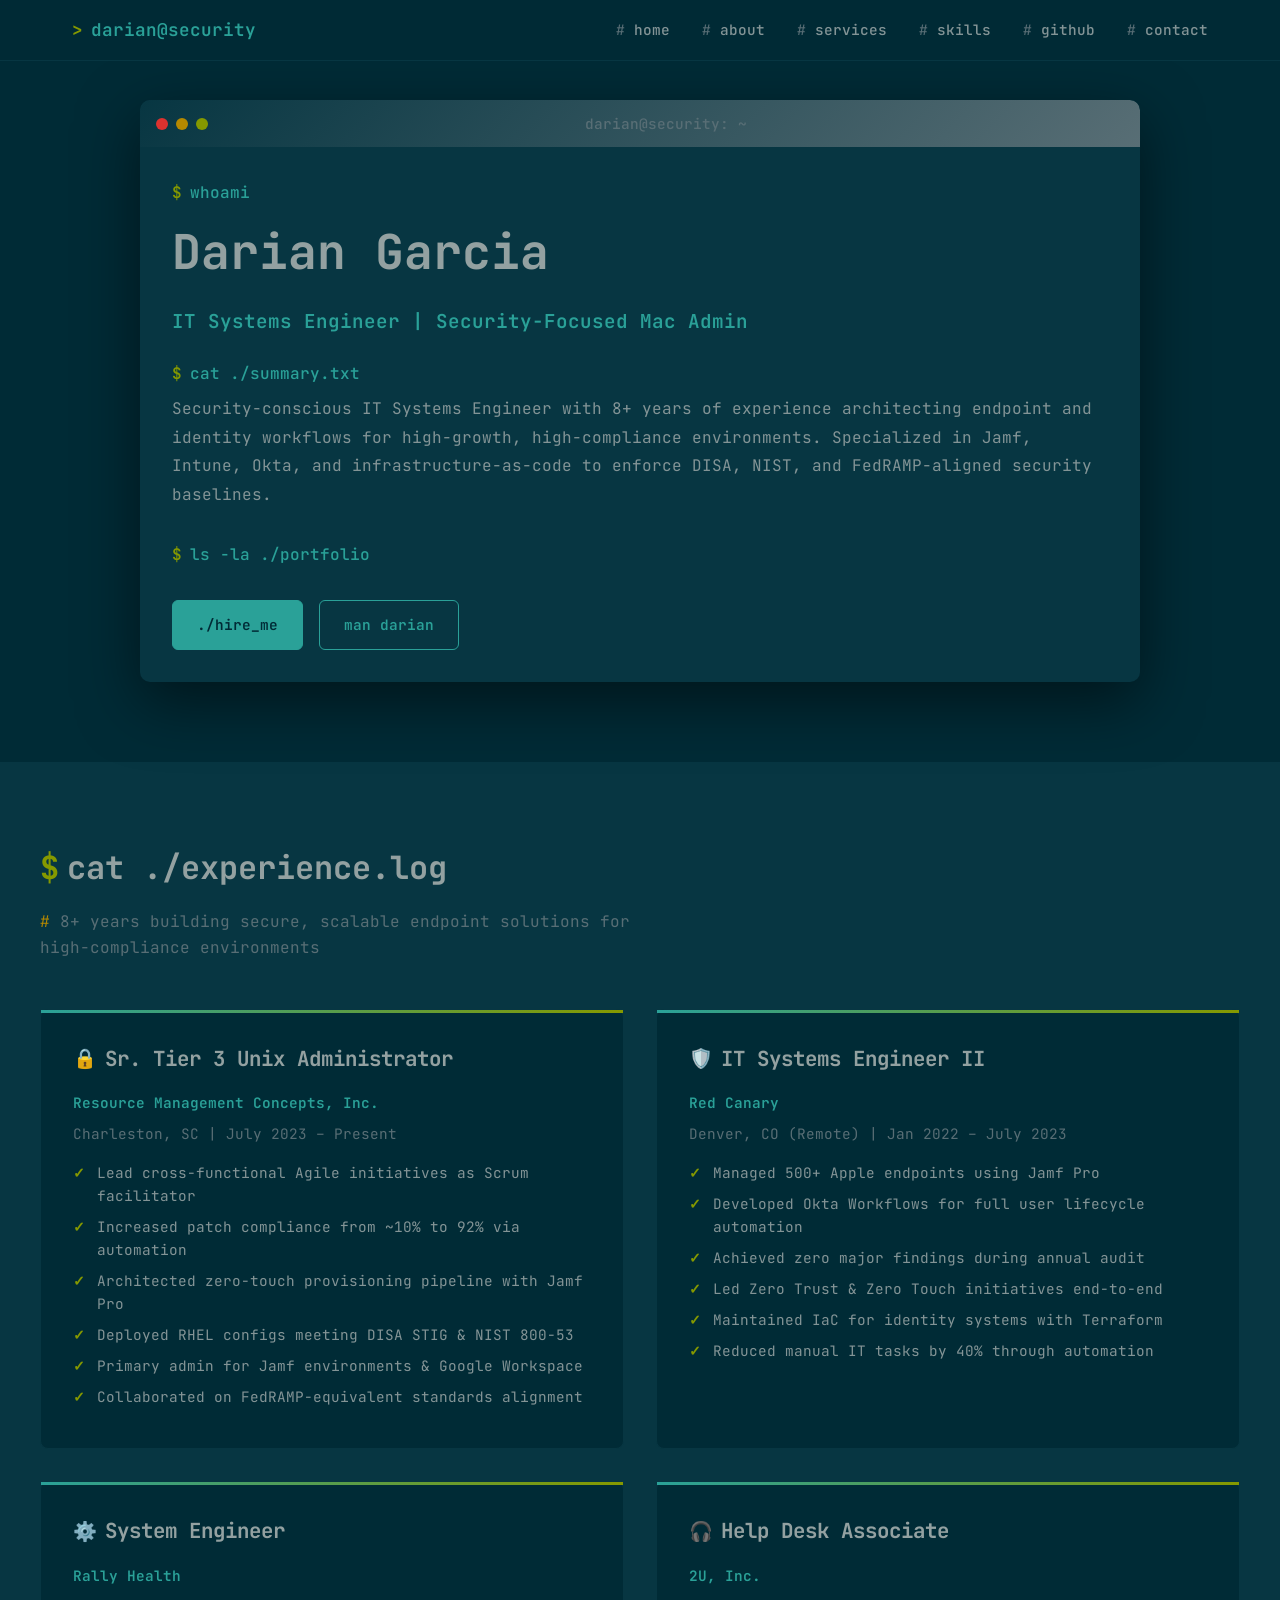
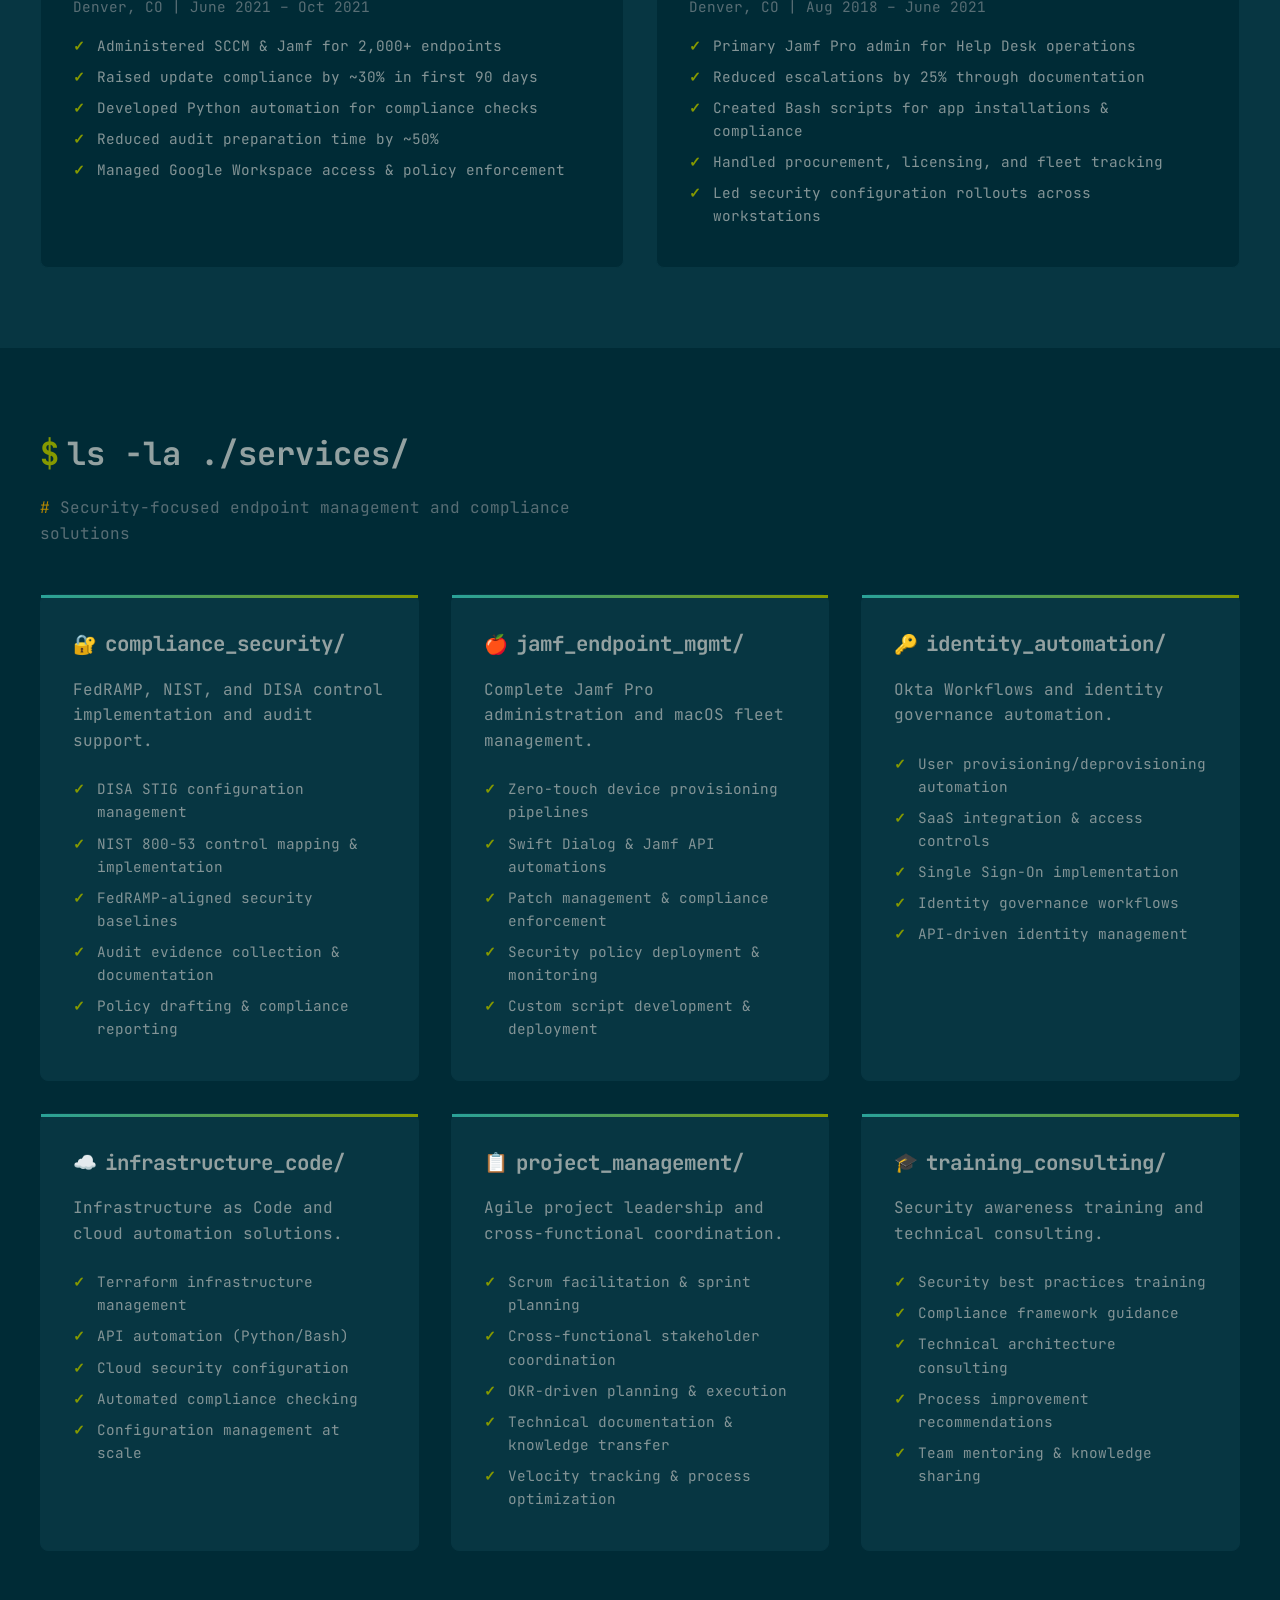
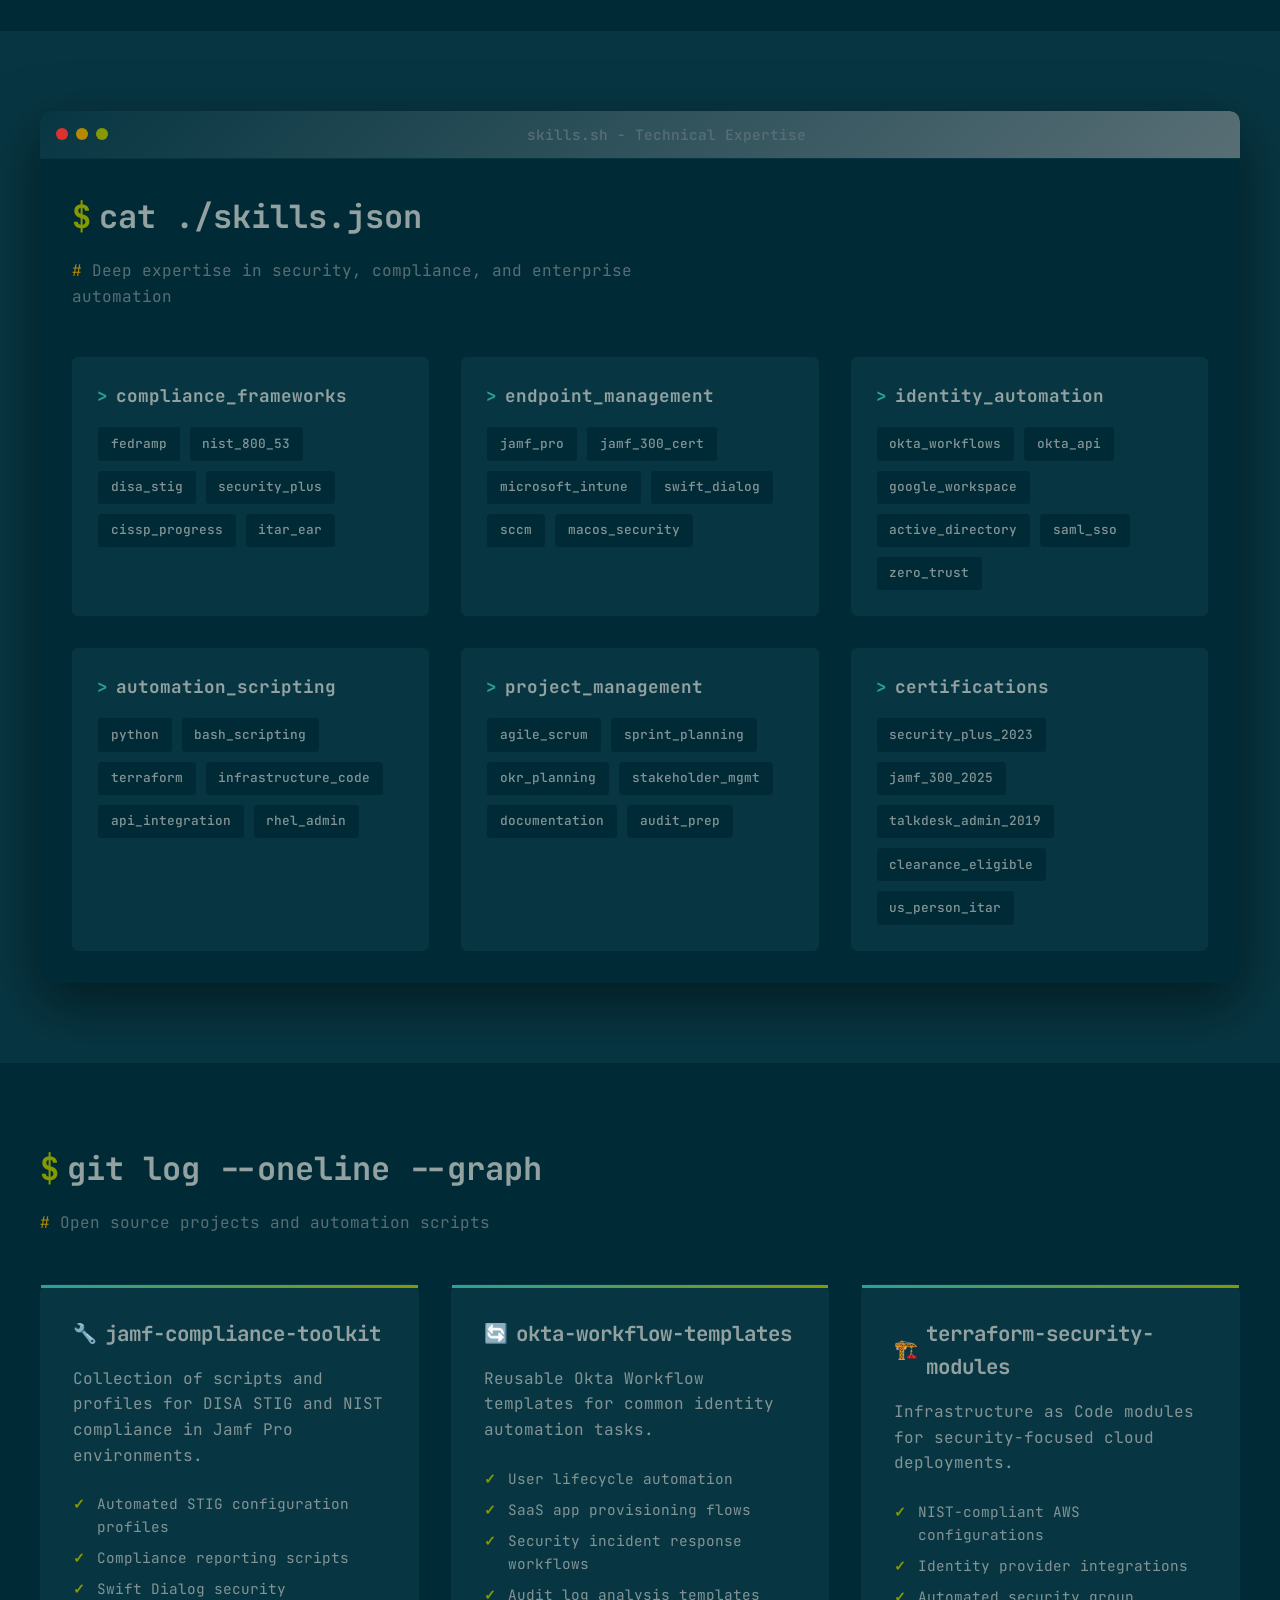
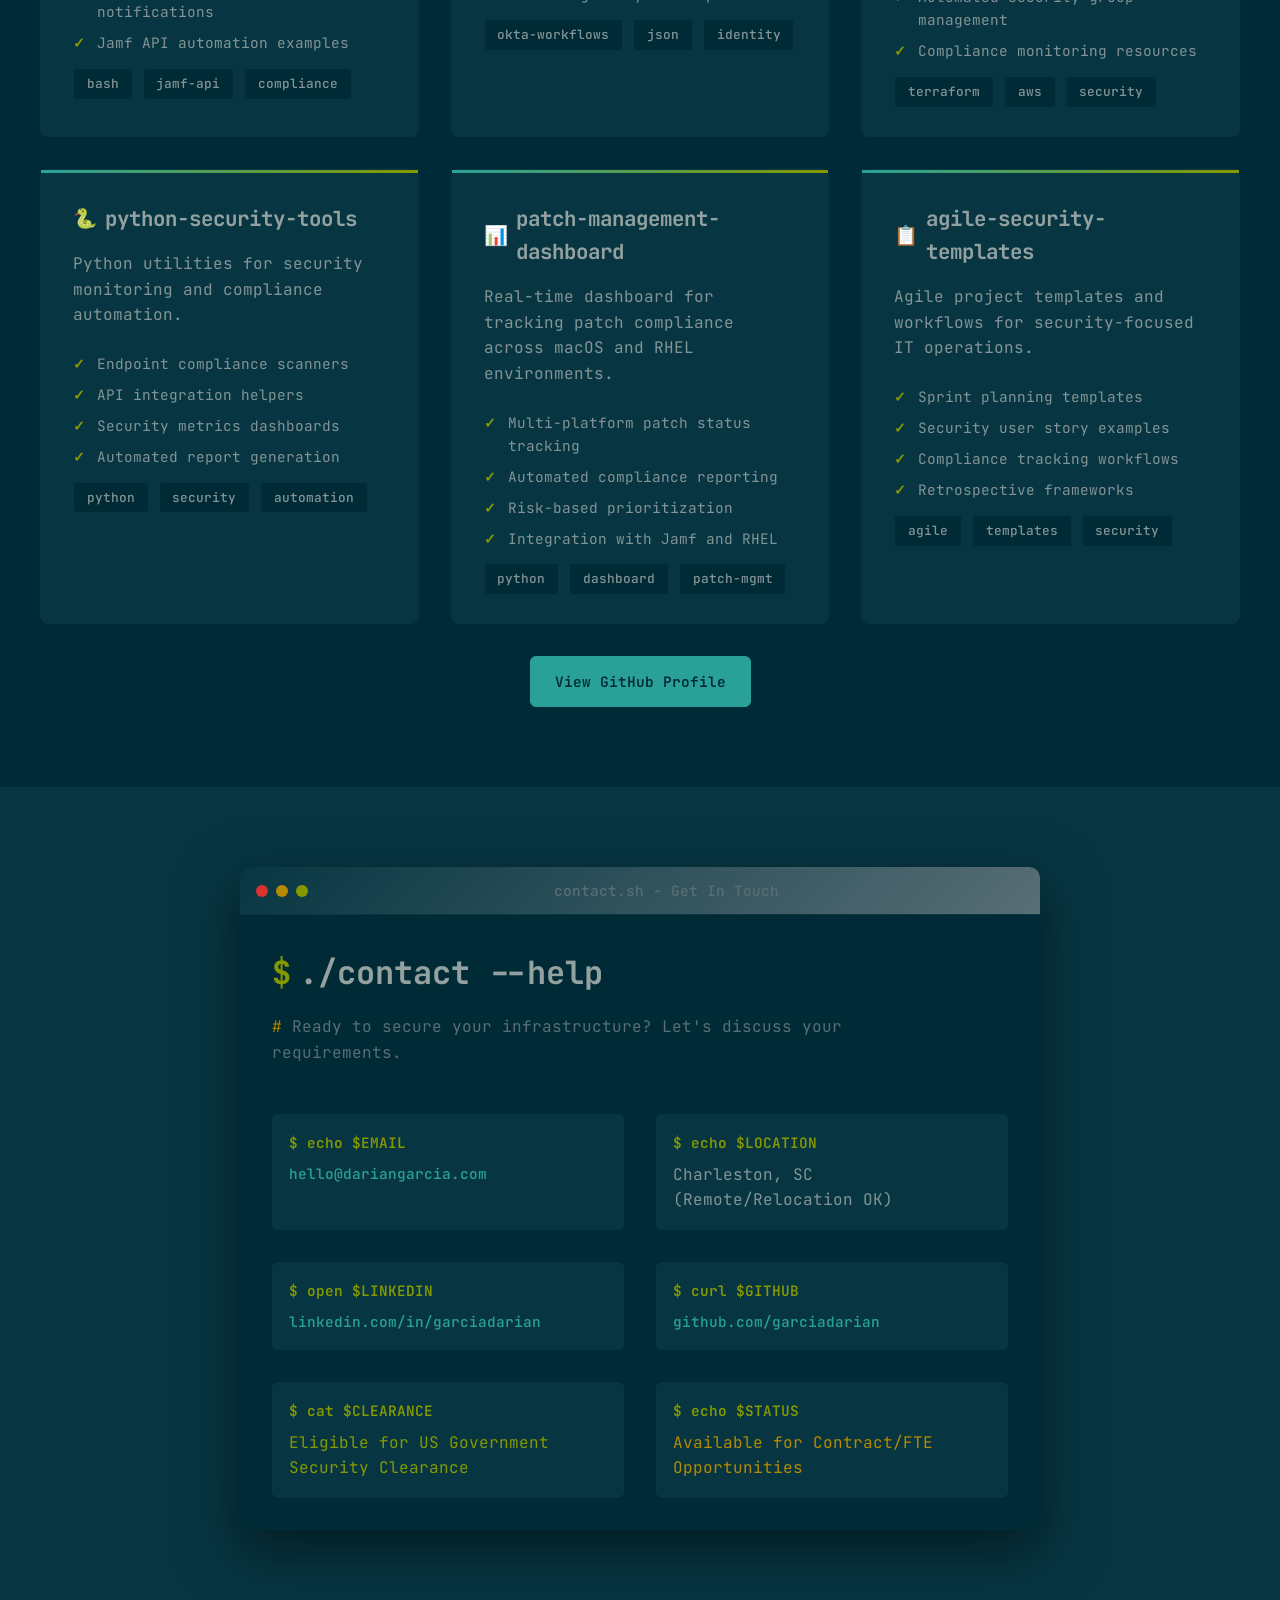
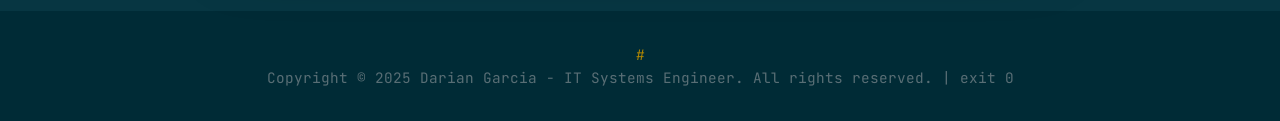
==== index.html @ f6fa69ea "Rename html.index to index.html" ====
<!DOCTYPE html>
<html lang="en">
<head>
    <meta charset="UTF-8">
    <meta name="viewport" content="width=device-width, initial-scale=1.0">
    <title>darian@security ~ % portfolio</title>
    <style>
        @import url('https://fonts.googleapis.com/css2?family=JetBrains+Mono:wght@300;400;500;600;700&display=swap');

        :root {
            /* Solarized Dark Terminal Theme */
            --base03: #002b36;    /* background */
            --base02: #073642;    /* background highlights */
            --base01: #586e75;    /* comments / secondary content */
            --base00: #657b83;    /* body text / default code / primary content */
            --base0: #839496;     /* primary content */
            --base1: #93a1a1;     /* emphasized content */
            --base2: #eee8d5;     /* background */
            --base3: #fdf6e3;     /* background highlights */
            --yellow: #b58900;
            --orange: #cb4b16;
            --red: #dc322f;
            --magenta: #d33682;
            --violet: #6c71c4;
            --blue: #268bd2;
            --cyan: #2aa198;
            --green: #859900;

            /* Terminal specific colors */
            --terminal-bg: var(--base03);
            --terminal-fg: var(--base0);
            --terminal-bright: var(--base1);
            --terminal-dim: var(--base01);
            --terminal-accent: var(--cyan);
            --terminal-success: var(--green);
            --terminal-warning: var(--yellow);
            --terminal-error: var(--red);
            --terminal-border: var(--base02);
            --terminal-shadow: rgba(0, 0, 0, 0.5);
        }

        * {
            margin: 0;
            padding: 0;
            box-sizing: border-box;
        }

        body {
            font-family: 'JetBrains Mono', 'Monaco', 'Menlo', 'Ubuntu Mono', monospace;
            line-height: 1.6;
            color: var(--terminal-fg);
            background: var(--terminal-bg);
            overflow-x: hidden;
        }

        /* Terminal Window Chrome */
        .terminal-window {
            background: var(--base02);
            border-radius: 10px 10px 0 0;
            margin-bottom: 0;
            box-shadow: 0 8px 40px var(--terminal-shadow);
        }

        .terminal-header {
            display: flex;
            align-items: center;
            padding: 12px 16px;
            background: linear-gradient(135deg, var(--base02) 0%, var(--base01) 100%);
            border-radius: 10px 10px 0 0;
            border-bottom: 1px solid var(--terminal-border);
        }

        .terminal-controls {
            display: flex;
            gap: 8px;
        }

        .terminal-button {
            width: 12px;
            height: 12px;
            border-radius: 50%;
        }

        .terminal-button.close { background: var(--red); }
        .terminal-button.minimize { background: var(--yellow); }
        .terminal-button.maximize { background: var(--green); }

        .terminal-title {
            flex: 1;
            text-align: center;
            font-size: 0.9rem;
            color: var(--terminal-dim);
            font-weight: 500;
        }

        /* Header Navigation */
        .header {
            position: fixed;
            top: 0;
            width: 100%;
            background: rgba(0, 43, 54, 0.95);
            backdrop-filter: blur(20px);
            border-bottom: 1px solid var(--terminal-border);
            z-index: 1000;
            font-family: 'JetBrains Mono', monospace;
        }

        .nav {
            max-width: 1200px;
            margin: 0 auto;
            padding: 0 2rem;
            display: flex;
            justify-content: space-between;
            align-items: center;
            height: 60px;
        }

        .logo {
            font-size: 1.1rem;
            font-weight: 600;
            color: var(--terminal-accent);
            text-decoration: none;
            display: flex;
            align-items: center;
            gap: 0.5rem;
        }

        .logo::before {
            content: '>';
            color: var(--terminal-success);
            font-weight: 700;
        }

        .nav-links {
            display: flex;
            list-style: none;
            gap: 2rem;
        }

        .nav-links a {
            text-decoration: none;
            color: var(--terminal-fg);
            font-weight: 500;
            transition: color 0.3s ease;
            position: relative;
            font-size: 0.9rem;
        }

        .nav-links a:hover {
            color: var(--terminal-accent);
        }

        .nav-links a::before {
            content: '# ';
            color: var(--terminal-dim);
        }

        .nav-links a:hover::before {
            color: var(--terminal-accent);
        }

        /* Hero Section */
        .hero {
            padding: 100px 2rem 80px;
            background: var(--terminal-bg);
            position: relative;
        }

        .hero-terminal {
            max-width: 1000px;
            margin: 0 auto;
            background: var(--base02);
            border-radius: 10px;
            box-shadow: 0 20px 60px var(--terminal-shadow);
            overflow: hidden;
        }

        .hero-content {
            padding: 2rem;
            position: relative;
        }

        .terminal-prompt {
            color: var(--terminal-success);
            font-weight: 600;
            margin-bottom: 0.5rem;
        }

        .terminal-output {
            margin-bottom: 1.5rem;
        }

        .hero h1 {
            font-size: clamp(1.8rem, 4vw, 3rem);
            font-weight: 700;
            margin-bottom: 1rem;
            color: var(--terminal-bright);
        }

        .hero .subtitle {
            font-size: 1.2rem;
            color: var(--terminal-accent);
            margin-bottom: 1rem;
            font-weight: 600;
        }

        .hero .description {
            font-size: 1rem;
            color: var(--terminal-fg);
            margin-bottom: 2rem;
            line-height: 1.8;
        }

        .command-line {
            display: flex;
            align-items: center;
            margin-bottom: 0.5rem;
            font-family: 'JetBrains Mono', monospace;
        }

        .prompt {
            color: var(--terminal-success);
            margin-right: 0.5rem;
            font-weight: 600;
        }

        .command {
            color: var(--terminal-accent);
            font-weight: 500;
        }

        .cursor {
            background: var(--terminal-accent);
            color: var(--terminal-bg);
            padding: 0 2px;
            animation: blink 1s infinite;
        }

        @keyframes blink {
            0%, 50% { opacity: 1; }
            51%, 100% { opacity: 0; }
        }

        .cta-buttons {
            display: flex;
            gap: 1rem;
            flex-wrap: wrap;
            margin-top: 2rem;
        }

        .btn {
            display: inline-flex;
            align-items: center;
            gap: 0.5rem;
            padding: 0.8rem 1.5rem;
            border-radius: 6px;
            text-decoration: none;
            font-weight: 600;
            transition: all 0.3s ease;
            border: 1px solid;
            cursor: pointer;
            font-size: 0.9rem;
            font-family: 'JetBrains Mono', monospace;
            position: relative;
        }

        .btn-primary {
            background: var(--terminal-accent);
            color: var(--terminal-bg);
            border-color: var(--terminal-accent);
        }

        .btn-primary:hover {
            background: var(--cyan);
            border-color: var(--cyan);
            transform: translateY(-2px);
            box-shadow: 0 4px 20px rgba(42, 161, 152, 0.3);
        }

        .btn-secondary {
            background: transparent;
            color: var(--terminal-accent);
            border-color: var(--terminal-accent);
        }

        .btn-secondary:hover {
            background: var(--terminal-accent);
            color: var(--terminal-bg);
            transform: translateY(-2px);
        }

        /* About/Experience Section */
        .about {
            padding: 80px 2rem;
            background: var(--base02);
        }

        .container {
            max-width: 1200px;
            margin: 0 auto;
        }

        .section-title {
            font-size: 2rem;
            font-weight: 700;
            margin-bottom: 1rem;
            color: var(--terminal-bright);
            display: flex;
            align-items: center;
            gap: 0.5rem;
        }

        .section-title::before {
            content: '$ ';
            color: var(--terminal-success);
        }

        .section-subtitle {
            font-size: 1rem;
            color: var(--terminal-dim);
            margin-bottom: 3rem;
            max-width: 600px;
        }

        .section-subtitle::before {
            content: '# ';
            color: var(--terminal-warning);
        }

        .experience-grid {
            display: grid;
            grid-template-columns: repeat(auto-fit, minmax(400px, 1fr));
            gap: 2rem;
        }

        .experience-card {
            background: var(--terminal-bg);
            padding: 2rem;
            border-radius: 8px;
            border: 1px solid var(--terminal-border);
            transition: all 0.3s ease;
            position: relative;
        }

        .experience-card::before {
            content: '';
            position: absolute;
            top: 0;
            left: 0;
            right: 0;
            height: 3px;
            background: linear-gradient(90deg, var(--terminal-accent), var(--green));
        }

        .experience-card:hover {
            transform: translateY(-3px);
            border-color: var(--terminal-accent);
            box-shadow: 0 10px 30px rgba(42, 161, 152, 0.2);
        }

        .experience-header {
            display: flex;
            align-items: center;
            gap: 0.5rem;
            margin-bottom: 1rem;
        }

        .experience-icon {
            color: var(--terminal-success);
            font-size: 1.2rem;
            font-weight: 700;
        }

        .experience-card h3 {
            font-size: 1.3rem;
            font-weight: 700;
            color: var(--terminal-bright);
        }

        .experience-meta {
            color: var(--terminal-accent);
            font-weight: 600;
            margin-bottom: 0.5rem;
            font-size: 0.9rem;
        }

        .experience-period {
            color: var(--terminal-dim);
            font-size: 0.9rem;
            margin-bottom: 1rem;
        }

        .experience-card p {
            color: var(--terminal-fg);
            margin-bottom: 1.5rem;
            line-height: 1.6;
        }

        .experience-features {
            list-style: none;
        }

        .experience-features li {
            color: var(--terminal-fg);
            margin-bottom: 0.5rem;
            padding-left: 1.5rem;
            position: relative;
            font-size: 0.9rem;
        }

        .experience-features li::before {
            content: '✓';
            position: absolute;
            left: 0;
            color: var(--terminal-success);
            font-weight: bold;
        }

        /* Services Section */
        .services {
            padding: 80px 2rem;
            background: var(--terminal-bg);
        }

        .services-grid {
            display: grid;
            grid-template-columns: repeat(auto-fit, minmax(350px, 1fr));
            gap: 2rem;
        }

        .service-card {
            background: var(--base02);
            padding: 2rem;
            border-radius: 8px;
            border: 1px solid var(--terminal-border);
            transition: all 0.3s ease;
            position: relative;
        }

        .service-card::before {
            content: '';
            position: absolute;
            top: 0;
            left: 0;
            right: 0;
            height: 3px;
            background: linear-gradient(90deg, var(--terminal-accent), var(--green));
        }

        .service-card:hover {
            transform: translateY(-3px);
            border-color: var(--terminal-accent);
            box-shadow: 0 10px 30px rgba(42, 161, 152, 0.2);
        }

        .service-header {
            display: flex;
            align-items: center;
            gap: 0.5rem;
            margin-bottom: 1rem;
        }

        .service-icon {
            color: var(--terminal-success);
            font-size: 1.2rem;
            font-weight: 700;
        }

        .service-card h3 {
            font-size: 1.3rem;
            font-weight: 700;
            color: var(--terminal-bright);
        }

        .service-card p {
            color: var(--terminal-fg);
            margin-bottom: 1.5rem;
            line-height: 1.6;
        }

        .service-features {
            list-style: none;
        }

        .service-features li {
            color: var(--terminal-fg);
            margin-bottom: 0.5rem;
            padding-left: 1.5rem;
            position: relative;
            font-size: 0.9rem;
        }

        .service-features li::before {
            content: '✓';
            position: absolute;
            left: 0;
            color: var(--terminal-success);
            font-weight: bold;
        }

        /* Skills Section */
        .skills {
            padding: 80px 2rem;
            background: var(--base02);
        }

        .skills-terminal {
            max-width: 1200px;
            margin: 0 auto;
            background: var(--terminal-bg);
            border-radius: 10px;
            overflow: hidden;
            box-shadow: 0 20px 60px var(--terminal-shadow);
        }

        .skills-content {
            padding: 2rem;
        }

        .skills-grid {
            display: grid;
            grid-template-columns: repeat(auto-fit, minmax(280px, 1fr));
            gap: 2rem;
            margin-top: 2rem;
        }

        .skill-category {
            background: var(--base02);
            padding: 1.5rem;
            border-radius: 6px;
            border: 1px solid var(--terminal-border);
            transition: all 0.3s ease;
        }

        .skill-category:hover {
            border-color: var(--terminal-accent);
            transform: translateY(-2px);
        }

        .skill-category h4 {
            font-size: 1.1rem;
            font-weight: 700;
            margin-bottom: 1rem;
            color: var(--terminal-bright);
            display: flex;
            align-items: center;
            gap: 0.5rem;
        }

        .skill-category h4::before {
            content: '>';
            color: var(--terminal-accent);
            font-weight: 700;
        }

        .skill-tags {
            display: flex;
            flex-wrap: wrap;
            gap: 0.5rem;
        }

        .skill-tag {
            background: var(--terminal-bg);
            color: var(--terminal-fg);
            padding: 0.4rem 0.8rem;
            border-radius: 4px;
            font-size: 0.8rem;
            font-weight: 500;
            border: 1px solid var(--terminal-border);
            transition: all 0.3s ease;
        }

        .skill-tag:hover {
            background: var(--terminal-accent);
            color: var(--terminal-bg);
            border-color: var(--terminal-accent);
        }

        /* GitHub Section */
        .github {
            padding: 80px 2rem;
            background: var(--terminal-bg);
        }

        /* Contact Section */
        .contact {
            padding: 80px 2rem;
            background: var(--base02);
        }

        .contact-terminal {
            max-width: 800px;
            margin: 0 auto;
            background: var(--terminal-bg);
            border-radius: 10px;
            overflow: hidden;
            box-shadow: 0 20px 60px var(--terminal-shadow);
        }

        .contact-content {
            padding: 2rem;
        }

        .contact-info {
            display: grid;
            grid-template-columns: repeat(auto-fit, minmax(250px, 1fr));
            gap: 2rem;
            margin-top: 2rem;
        }

        .contact-item {
            display: flex;
            flex-direction: column;
            gap: 0.5rem;
            padding: 1rem;
            background: var(--base02);
            border-radius: 6px;
            border: 1px solid var(--terminal-border);
            transition: all 0.3s ease;
        }

        .contact-item:hover {
            border-color: var(--terminal-accent);
            transform: translateY(-2px);
        }

        .contact-item .command-prompt {
            color: var(--terminal-success);
            font-weight: 600;
            font-size: 0.9rem;
        }

        .contact-item a {
            color: var(--terminal-accent);
            text-decoration: none;
            font-weight: 500;
            transition: color 0.3s ease;
            font-size: 0.9rem;
        }

        .contact-item a:hover {
            color: var(--cyan);
        }

        /* Footer */
        .footer {
            background: var(--terminal-bg);
            color: var(--terminal-dim);
            text-align: center;
            padding: 2rem;
            border-top: 1px solid var(--terminal-border);
            font-size: 0.9rem;
        }

        .footer::before {
            content: '# ';
            color: var(--terminal-warning);
        }

        /* Mobile Menu */
        .mobile-menu-toggle {
            display: none;
            background: none;
            border: 1px solid var(--terminal-border);
            font-size: 1.2rem;
            cursor: pointer;
            color: var(--terminal-fg);
            padding: 0.5rem;
            border-radius: 4px;
            transition: all 0.3s ease;
        }

        .mobile-menu-toggle:hover {
            border-color: var(--terminal-accent);
            color: var(--terminal-accent);
        }

        @media (max-width: 768px) {
            .mobile-menu-toggle {
                display: block;
            }

            .nav-links {
                display: none;
                position: absolute;
                top: 100%;
                left: 0;
                right: 0;
                background: var(--base02);
                flex-direction: column;
                padding: 2rem;
                border-bottom: 1px solid var(--terminal-border);
                border-top: 1px solid var(--terminal-border);
            }

            .nav-links.active {
                display: flex;
            }

            .hero {
                padding: 80px 1rem 60px;
            }

            .about,
            .services,
            .skills,
            .github,
            .contact {
                padding: 60px 1rem;
            }

            .experience-grid,
            .services-grid {
                grid-template-columns: 1fr;
            }

            .skills-grid {
                grid-template-columns: 1fr;
            }

            .contact-info {
                grid-template-columns: 1fr;
            }
        }

        /* Animations */
        @keyframes fadeInUp {
            from {
                opacity: 0;
                transform: translateY(20px);
            }
            to {
                opacity: 1;
                transform: translateY(0);
            }
        }

        .animate-on-scroll {
            opacity: 0;
            animation: fadeInUp 0.6s ease forwards;
        }

        .animate-on-scroll.visible {
            opacity: 1;
        }

        /* Terminal-specific animations */
        @keyframes typewriter {
            from { width: 0; }
            to { width: 100%; }
        }

        .typewriter {
            overflow: hidden;
            white-space: nowrap;
            animation: typewriter 2s steps(40) 1s both;
        }

        /* Scrollbar styling */
        ::-webkit-scrollbar {
            width: 8px;
        }

        ::-webkit-scrollbar-track {
            background: var(--terminal-bg);
        }

        ::-webkit-scrollbar-thumb {
            background: var(--terminal-border);
            border-radius: 4px;
        }

        ::-webkit-scrollbar-thumb:hover {
            background: var(--terminal-dim);
        }
    </style>
</head>
<body>
    <!-- Header -->
    <header class="header">
        <nav class="nav">
            <a href="#" class="logo">darian@security</a>
            <button class="mobile-menu-toggle" onclick="toggleMobileMenu()">☰</button>
            <ul class="nav-links">
                <li><a href="#home">home</a></li>
                <li><a href="#about">about</a></li>
                <li><a href="#services">services</a></li>
                <li><a href="#skills">skills</a></li>
                <li><a href="#github">github</a></li>
                <li><a href="#contact">contact</a></li>
            </ul>
        </nav>
    </header>

    <!-- Hero Section -->
    <section id="home" class="hero">
        <div class="hero-terminal terminal-window animate-on-scroll">
            <div class="terminal-header">
                <div class="terminal-controls">
                    <div class="terminal-button close"></div>
                    <div class="terminal-button minimize"></div>
                    <div class="terminal-button maximize"></div>
                </div>
                <div class="terminal-title">darian@security: ~</div>
            </div>
            <div class="hero-content">
                <div class="command-line">
                    <span class="prompt">$</span>
                    <span class="command">whoami</span>
                </div>
                <div class="terminal-output">
                    <h1 class="typewriter">Darian Garcia</h1>
                    <p class="subtitle">IT Systems Engineer | Security-Focused Mac Admin</p>
                </div>
                
                <div class="command-line">
                    <span class="prompt">$</span>
                    <span class="command">cat ./summary.txt</span>
                </div>
                <div class="terminal-output">
                    <p class="description">
                        Security-conscious IT Systems Engineer with 8+ years of experience architecting endpoint and identity workflows 
                        for high-growth, high-compliance environments. Specialized in Jamf, Intune, Okta, and infrastructure-as-code 
                        to enforce DISA, NIST, and FedRAMP-aligned security baselines.
                    </p>
                </div>

                <div class="command-line">
                    <span class="prompt">$</span>
                    <span class="command">ls -la ./portfolio</span>
                    <span class="cursor">█</span>
                </div>
                
                <div class="cta-buttons">
                    <a href="#contact" class="btn btn-primary">./hire_me</a>
                    <a href="#about" class="btn btn-secondary">man darian</a>
                </div>
            </div>
        </div>
    </section>

    <!-- About/Experience Section -->
    <section id="about" class="about">
        <div class="container">
            <h2 class="section-title animate-on-scroll">cat ./experience.log</h2>
            <p class="section-subtitle animate-on-scroll">
                8+ years building secure, scalable endpoint solutions for high-compliance environments
            </p>
            
            <div class="experience-grid">
                <div class="experience-card animate-on-scroll">
                    <div class="experience-header">
                        <span class="experience-icon">🔒</span>
                        <h3>Sr. Tier 3 Unix Administrator</h3>
                    </div>
                    <div class="experience-meta">Resource Management Concepts, Inc.</div>
                    <div class="experience-period">Charleston, SC | July 2023 – Present</div>
                    <ul class="experience-features">
                        <li>Lead cross-functional Agile initiatives as Scrum facilitator</li>
                        <li>Increased patch compliance from ~10% to 92% via automation</li>
                        <li>Architected zero-touch provisioning pipeline with Jamf Pro</li>
                        <li>Deployed RHEL configs meeting DISA STIG & NIST 800-53</li>
                        <li>Primary admin for Jamf environments & Google Workspace</li>
                        <li>Collaborated on FedRAMP-equivalent standards alignment</li>
                    </ul>
                </div>

                <div class="experience-card animate-on-scroll">
                    <div class="experience-header">
                        <span class="experience-icon">🛡️</span>
                        <h3>IT Systems Engineer II</h3>
                    </div>
                    <div class="experience-meta">Red Canary</div>
                    <div class="experience-period">Denver, CO (Remote) | Jan 2022 – July 2023</div>
                    <ul class="experience-features">
                        <li>Managed 500+ Apple endpoints using Jamf Pro</li>
                        <li>Developed Okta Workflows for full user lifecycle automation</li>
                        <li>Achieved zero major findings during annual audit</li>
                        <li>Led Zero Trust & Zero Touch initiatives end-to-end</li>
                        <li>Maintained IaC for identity systems with Terraform</li>
                        <li>Reduced manual IT tasks by 40% through automation</li>
                    </ul>
                </div>

                <div class="experience-card animate-on-scroll">
                    <div class="experience-header">
                        <span class="experience-icon">⚙️</span>
                        <h3>System Engineer</h3>
                    </div>
                    <div class="experience-meta">Rally Health</div>
                    <div class="experience-period">Denver, CO | June 2021 – Oct 2021</div>
                    <ul class="experience-features">
                        <li>Administered SCCM & Jamf for 2,000+ endpoints</li>
                        <li>Raised update compliance by ~30% in first 90 days</li>
                        <li>Developed Python automation for compliance checks</li>
                        <li>Reduced audit preparation time by ~50%</li>
                        <li>Managed Google Workspace access & policy enforcement</li>
                    </ul>
                </div>

                <div class="experience-card animate-on-scroll">
                    <div class="experience-header">
                        <span class="experience-icon">🎧</span>
                        <h3>Help Desk Associate</h3>
                    </div>
                    <div class="experience-meta">2U, Inc.</div>
                    <div class="experience-period">Denver, CO | Aug 2018 – June 2021</div>
                    <ul class="experience-features">
                        <li>Primary Jamf Pro admin for Help Desk operations</li>
                        <li>Reduced escalations by 25% through documentation</li>
                        <li>Created Bash scripts for app installations & compliance</li>
                        <li>Handled procurement, licensing, and fleet tracking</li>
                        <li>Led security configuration rollouts across workstations</li>
                    </ul>
                </div>
            </div>
        </div>
    </section>

    <!-- Services Section -->
    <section id="services" class="services">
        <div class="container">
            <h2 class="section-title animate-on-scroll">ls -la ./services/</h2>
            <p class="section-subtitle animate-on-scroll">
                Security-focused endpoint management and compliance solutions
            </p>
            
            <div class="services-grid">
                <div class="service-card animate-on-scroll">
                    <div class="service-header">
                        <span class="service-icon">🔐</span>
                        <h3>compliance_security/</h3>
                    </div>
                    <p>FedRAMP, NIST, and DISA control implementation and audit support.</p>
                    <ul class="service-features">
                        <li>DISA STIG configuration management</li>
                        <li>NIST 800-53 control mapping & implementation</li>
                        <li>FedRAMP-aligned security baselines</li>
                        <li>Audit evidence collection & documentation</li>
                        <li>Policy drafting & compliance reporting</li>
                    </ul>
                </div>

                <div class="service-card animate-on-scroll">
                    <div class="service-header">
                        <span class="service-icon">🍎</span>
                        <h3>jamf_endpoint_mgmt/</h3>
                    </div>
                    <p>Complete Jamf Pro administration and macOS fleet management.</p>
                    <ul class="service-features">
                        <li>Zero-touch device provisioning pipelines</li>
                        <li>Swift Dialog & Jamf API automations</li>
                        <li>Patch management & compliance enforcement</li>
                        <li>Security policy deployment & monitoring</li>
                        <li>Custom script development & deployment</li>
                    </ul>
                </div>

                <div class="service-card animate-on-scroll">
                    <div class="service-header">
                        <span class="service-icon">🔑</span>
                        <h3>identity_automation/</h3>
                    </div>
                    <p>Okta Workflows and identity governance automation.</p>
                    <ul class="service-features">
                        <li>User provisioning/deprovisioning automation</li>
                        <li>SaaS integration & access controls</li>
                        <li>Single Sign-On implementation</li>
                        <li>Identity governance workflows</li>
                        <li>API-driven identity management</li>
                    </ul>
                </div>

                <div class="service-card animate-on-scroll">
                    <div class="service-header">
                        <span class="service-icon">☁️</span>
                        <h3>infrastructure_code/</h3>
                    </div>
                    <p>Infrastructure as Code and cloud automation solutions.</p>
                    <ul class="service-features">
                        <li>Terraform infrastructure management</li>
                        <li>API automation (Python/Bash)</li>
                        <li>Cloud security configuration</li>
                        <li>Automated compliance checking</li>
                        <li>Configuration management at scale</li>
                    </ul>
                </div>

                <div class="service-card animate-on-scroll">
                    <div class="service-header">
                        <span class="service-icon">📋</span>
                        <h3>project_management/</h3>
                    </div>
                    <p>Agile project leadership and cross-functional coordination.</p>
                    <ul class="service-features">
                        <li>Scrum facilitation & sprint planning</li>
                        <li>Cross-functional stakeholder coordination</li>
                        <li>OKR-driven planning & execution</li>
                        <li>Technical documentation & knowledge transfer</li>
                        <li>Velocity tracking & process optimization</li>
                    </ul>
                </div>

                <div class="service-card animate-on-scroll">
                    <div class="service-header">
                        <span class="service-icon">🎓</span>
                        <h3>training_consulting/</h3>
                    </div>
                    <p>Security awareness training and technical consulting.</p>
                    <ul class="service-features">
                        <li>Security best practices training</li>
                        <li>Compliance framework guidance</li>
                        <li>Technical architecture consulting</li>
                        <li>Process improvement recommendations</li>
                        <li>Team mentoring & knowledge sharing</li>
                    </ul>
                </div>
            </div>
        </div>
    </section>

    <!-- Skills Section -->
    <section id="skills" class="skills">
        <div class="container">
            <div class="skills-terminal terminal-window animate-on-scroll">
                <div class="terminal-header">
                    <div class="terminal-controls">
                        <div class="terminal-button close"></div>
                        <div class="terminal-button minimize"></div>
                        <div class="terminal-button maximize"></div>
                    </div>
                    <div class="terminal-title">skills.sh - Technical Expertise</div>
                </div>
                <div class="skills-content">
                    <h2 class="section-title">cat ./skills.json</h2>
                    <p class="section-subtitle">Deep expertise in security, compliance, and enterprise automation</p>
                    
                    <div class="skills-grid">
                        <div class="skill-category animate-on-scroll">
                            <h4>compliance_frameworks</h4>
                            <div class="skill-tags">
                                <span class="skill-tag">fedramp</span>
                                <span class="skill-tag">nist_800_53</span>
                                <span class="skill-tag">disa_stig</span>
                                <span class="skill-tag">security_plus</span>
                                <span class="skill-tag">cissp_progress</span>
                                <span class="skill-tag">itar_ear</span>
                            </div>
                        </div>

                        <div class="skill-category animate-on-scroll">
                            <h4>endpoint_management</h4>
                            <div class="skill-tags">
                                <span class="skill-tag">jamf_pro</span>
                                <span class="skill-tag">jamf_300_cert</span>
                                <span class="skill-tag">microsoft_intune</span>
                                <span class="skill-tag">swift_dialog</span>
                                <span class="skill-tag">sccm</span>
                                <span class="skill-tag">macos_security</span>
                            </div>
                        </div>

                        <div class="skill-category animate-on-scroll">
                            <h4>identity_automation</h4>
                            <div class="skill-tags">
                                <span class="skill-tag">okta_workflows</span>
                                <span class="skill-tag">okta_api</span>
                                <span class="skill-tag">google_workspace</span>
                                <span class="skill-tag">active_directory</span>
                                <span class="skill-tag">saml_sso</span>
                                <span class="skill-tag">zero_trust</span>
                            </div>
                        </div>

                        <div class="skill-category animate-on-scroll">
                            <h4>automation_scripting</h4>
                            <div class="skill-tags">
                                <span class="skill-tag">python</span>
                                <span class="skill-tag">bash_scripting</span>
                                <span class="skill-tag">terraform</span>
                                <span class="skill-tag">infrastructure_code</span>
                                <span class="skill-tag">api_integration</span>
                                <span class="skill-tag">rhel_admin</span>
                            </div>
                        </div>

                        <div class="skill-category animate-on-scroll">
                            <h4>project_management</h4>
                            <div class="skill-tags">
                                <span class="skill-tag">agile_scrum</span>
                                <span class="skill-tag">sprint_planning</span>
                                <span class="skill-tag">okr_planning</span>
                                <span class="skill-tag">stakeholder_mgmt</span>
                                <span class="skill-tag">documentation</span>
                                <span class="skill-tag">audit_prep</span>
                            </div>
                        </div>

                        <div class="skill-category animate-on-scroll">
                            <h4>certifications</h4>
                            <div class="skill-tags">
                                <span class="skill-tag">security_plus_2023</span>
                                <span class="skill-tag">jamf_300_2025</span>
                                <span class="skill-tag">talkdesk_admin_2019</span>
                                <span class="skill-tag">clearance_eligible</span>
                                <span class="skill-tag">us_person_itar</span>
                            </div>
                        </div>
                    </div>
                </div>
            </div>
        </div>
    </section>

    <!-- GitHub Section -->
    <section id="github" class="github">
        <div class="container">
            <h2 class="section-title animate-on-scroll">git log --oneline --graph</h2>
            <p class="section-subtitle animate-on-scroll">
                Open source projects and automation scripts
            </p>
            
            <div class="services-grid">
                <div class="service-card animate-on-scroll">
                    <div class="service-header">
                        <span class="service-icon">🔧</span>
                        <h3>jamf-compliance-toolkit</h3>
                    </div>
                    <p>Collection of scripts and profiles for DISA STIG and NIST compliance in Jamf Pro environments.</p>
                    <ul class="service-features">
                        <li>Automated STIG configuration profiles</li>
                        <li>Compliance reporting scripts</li>
                        <li>Swift Dialog security notifications</li>
                        <li>Jamf API automation examples</li>
                    </ul>
                    <div style="margin-top: 1rem;">
                        <span class="skill-tag">bash</span>
                        <span class="skill-tag">jamf-api</span>
                        <span class="skill-tag">compliance</span>
                    </div>
                </div>

                <div class="service-card animate-on-scroll">
                    <div class="service-header">
                        <span class="service-icon">🔄</span>
                        <h3>okta-workflow-templates</h3>
                    </div>
                    <p>Reusable Okta Workflow templates for common identity automation tasks.</p>
                    <ul class="service-features">
                        <li>User lifecycle automation</li>
                        <li>SaaS app provisioning flows</li>
                        <li>Security incident response workflows</li>
                        <li>Audit log analysis templates</li>
                    </ul>
                    <div style="margin-top: 1rem;">
                        <span class="skill-tag">okta-workflows</span>
                        <span class="skill-tag">json</span>
                        <span class="skill-tag">identity</span>
                    </div>
                </div>

                <div class="service-card animate-on-scroll">
                    <div class="service-header">
                        <span class="service-icon">🏗️</span>
                        <h3>terraform-security-modules</h3>
                    </div>
                    <p>Infrastructure as Code modules for security-focused cloud deployments.</p>
                    <ul class="service-features">
                        <li>NIST-compliant AWS configurations</li>
                        <li>Identity provider integrations</li>
                        <li>Automated security group management</li>
                        <li>Compliance monitoring resources</li>
                    </ul>
                    <div style="margin-top: 1rem;">
                        <span class="skill-tag">terraform</span>
                        <span class="skill-tag">aws</span>
                        <span class="skill-tag">security</span>
                    </div>
                </div>

                <div class="service-card animate-on-scroll">
                    <div class="service-header">
                        <span class="service-icon">🐍</span>
                        <h3>python-security-tools</h3>
                    </div>
                    <p>Python utilities for security monitoring and compliance automation.</p>
                    <ul class="service-features">
                        <li>Endpoint compliance scanners</li>
                        <li>API integration helpers</li>
                        <li>Security metrics dashboards</li>
                        <li>Automated report generation</li>
                    </ul>
                    <div style="margin-top: 1rem;">
                        <span class="skill-tag">python</span>
                        <span class="skill-tag">security</span>
                        <span class="skill-tag">automation</span>
                    </div>
                </div>

                <div class="service-card animate-on-scroll">
                    <div class="service-header">
                        <span class="service-icon">📊</span>
                        <h3>patch-management-dashboard</h3>
                    </div>
                    <p>Real-time dashboard for tracking patch compliance across macOS and RHEL environments.</p>
                    <ul class="service-features">
                        <li>Multi-platform patch status tracking</li>
                        <li>Automated compliance reporting</li>
                        <li>Risk-based prioritization</li>
                        <li>Integration with Jamf and RHEL</li>
                    </ul>
                    <div style="margin-top: 1rem;">
                        <span class="skill-tag">python</span>
                        <span class="skill-tag">dashboard</span>
                        <span class="skill-tag">patch-mgmt</span>
                    </div>
                </div>

                <div class="service-card animate-on-scroll">
                    <div class="service-header">
                        <span class="service-icon">📋</span>
                        <h3>agile-security-templates</h3>
                    </div>
                    <p>Agile project templates and workflows for security-focused IT operations.</p>
                    <ul class="service-features">
                        <li>Sprint planning templates</li>
                        <li>Security user story examples</li>
                        <li>Compliance tracking workflows</li>
                        <li>Retrospective frameworks</li>
                    </ul>
                    <div style="margin-top: 1rem;">
                        <span class="skill-tag">agile</span>
                        <span class="skill-tag">templates</span>
                        <span class="skill-tag">security</span>
                    </div>
                </div>
            </div>

            <div style="text-align: center; margin-top: 2rem;">
                <a href="https://github.com/darixn" class="btn btn-primary" target="_blank">View GitHub Profile</a>
            </div>
        </div>
    </section>

    <!-- Contact Section -->
    <section id="contact" class="contact">
        <div class="container">
            <div class="contact-terminal terminal-window animate-on-scroll">
                <div class="terminal-header">
                    <div class="terminal-controls">
                        <div class="terminal-button close"></div>
                        <div class="terminal-button minimize"></div>
                        <div class="terminal-button maximize"></div>
                    </div>
                    <div class="terminal-title">contact.sh - Get In Touch</div>
                </div>
                <div class="contact-content">
                    <h2 class="section-title">./contact --help</h2>
                    <p class="section-subtitle">Ready to secure your infrastructure? Let's discuss your requirements.</p>
                    
                    <div class="contact-info">
                        <div class="contact-item animate-on-scroll">
                            <div class="command-prompt">$ echo $EMAIL</div>
                            <a href="mailto:hello@dariangarcia.com">hello@dariangarcia.com</a>
                        </div>
                        
                        <div class="contact-item animate-on-scroll">
                            <div class="command-prompt">$ echo $LOCATION</div>
                            <span style="color: var(--terminal-fg);">Charleston, SC (Remote/Relocation OK)</span>
                        </div>
                        
                        <div class="contact-item animate-on-scroll">
                            <div class="command-prompt">$ open $LINKEDIN</div>
                            <a href="https://www.linkedin.com/in/garciadarian/" target="_blank">linkedin.com/in/garciadarian</a>
                        </div>
                        
                        <div class="contact-item animate-on-scroll">
                            <div class="command-prompt">$ curl $GITHUB</div>
                            <a href="https://github.com/darixn" target="_blank">github.com/garciadarian</a>
                        </div>

                        <div class="contact-item animate-on-scroll">
                            <div class="command-prompt">$ cat $CLEARANCE</div>
                            <span style="color: var(--terminal-success);">Eligible for US Government Security Clearance</span>
                        </div>
                        
                        <div class="contact-item animate-on-scroll">
                            <div class="command-prompt">$ echo $STATUS</div>
                            <span style="color: var(--terminal-warning);">Available for Contract/FTE Opportunities</span>
                        </div>
                    </div>
                </div>
            </div>
        </div>
    </section>

    <!-- Footer -->
    <footer class="footer">
        <div class="container">
            <p>Copyright © 2025 Darian Garcia - IT Systems Engineer. All rights reserved. | exit 0</p>
        </div>
    </footer>

    <script>
        // Mobile menu toggle
        function toggleMobileMenu() {
            const navLinks = document.querySelector('.nav-links');
            navLinks.classList.toggle('active');
        }

        // Smooth scrolling for navigation links
        document.querySelectorAll('a[href^="#"]').forEach(anchor => {
            anchor.addEventListener('click', function (e) {
                e.preventDefault();
                const target = document.querySelector(this.getAttribute('href'));
                if (target) {
                    target.scrollIntoView({
                        behavior: 'smooth',
                        block: 'start'
                    });
                }
                // Close mobile menu if open
                document.querySelector('.nav-links').classList.remove('active');
            });
        });

        // Scroll animations
        const observerOptions = {
            threshold: 0.1,
            rootMargin: '0px 0px -50px 0px'
        };

        const observer = new IntersectionObserver((entries) => {
            entries.forEach(entry => {
                if (entry.isIntersecting) {
                    entry.target.classList.add('visible');
                }
            });
        }, observerOptions);

        // Observe all elements with animate-on-scroll class
        document.querySelectorAll('.animate-on-scroll').forEach(el => {
            observer.observe(el);
        });

        // Header background on scroll
        window.addEventListener('scroll', () => {
            const header = document.querySelector('.header');
            if (window.scrollY > 50) {
                header.style.background = 'rgba(0, 43, 54, 0.98)';
            } else {
                header.style.background = 'rgba(0, 43, 54, 0.95)';
            }
        });

        // Add staggered animation delays
        document.querySelectorAll('.experience-card').forEach((card, index) => {
            card.style.animationDelay = `${index * 0.1}s`;
        });

        document.querySelectorAll('.service-card').forEach((card, index) => {
            card.style.animationDelay = `${index * 0.1}s`;
        });

        document.querySelectorAll('.skill-category').forEach((category, index) => {
            category.style.animationDelay = `${index * 0.1}s`;
        });

        document.querySelectorAll('.contact-item').forEach((item, index) => {
            item.style.animationDelay = `${index * 0.1}s`;
        });

        // Terminal typing effect for hero section
        function typeWriter(element, text, speed = 50) {
            let i = 0;
            element.innerHTML = '';
            function type() {
                if (i < text.length) {
                    element.innerHTML += text.charAt(i);
                    i++;
                    setTimeout(type, speed);
                }
            }
            type();
        }

        // Initialize typing effect when page loads
        window.addEventListener('load', () => {
            setTimeout(() => {
                const heroTitle = document.querySelector('.hero h1');
                if (heroTitle) {
                    typeWriter(heroTitle, 'Darian Garcia', 100);
                }
            }, 1000);
        });

        // Add random terminal-like effects
        function addTerminalGlitch() {
            const elements = document.querySelectorAll('.command, .terminal-bright');
            elements.forEach(el => {
                if (Math.random() < 0.01) { // 1% chance
                    el.style.textShadow = '2px 0 #ff00ff, -2px 0 #00ffff';
                    setTimeout(() => {
                        el.style.textShadow = 'none';
                    }, 100);
                }
            });
        }

        // Run glitch effect occasionally
        setInterval(addTerminalGlitch, 5000);

        // Terminal cursor blink control
        document.addEventListener('DOMContentLoaded', function() {
            const cursor = document.querySelector('.cursor');
            if (cursor) {
                setInterval(() => {
                    cursor.style.opacity = cursor.style.opacity === '0' ? '1' : '0';
                }, 500);
            }
        });
    </script>
</body>
</html>
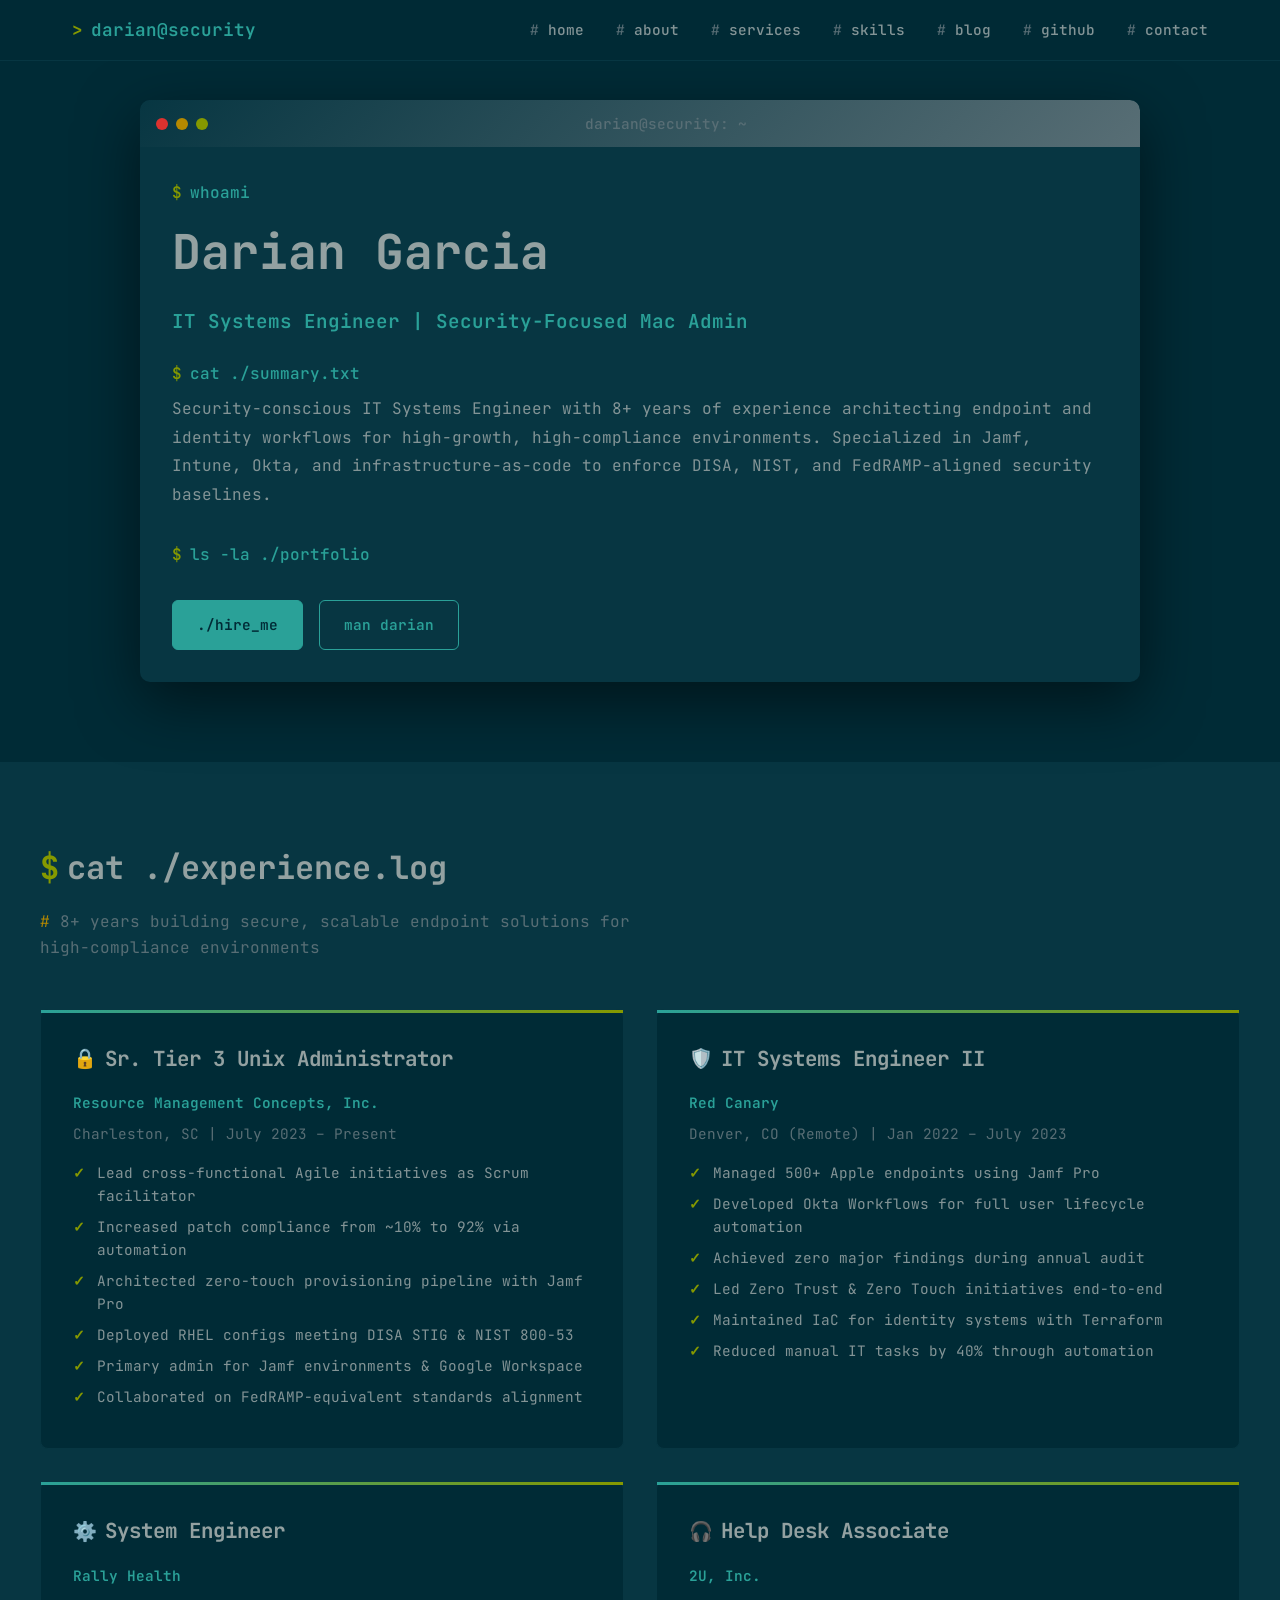
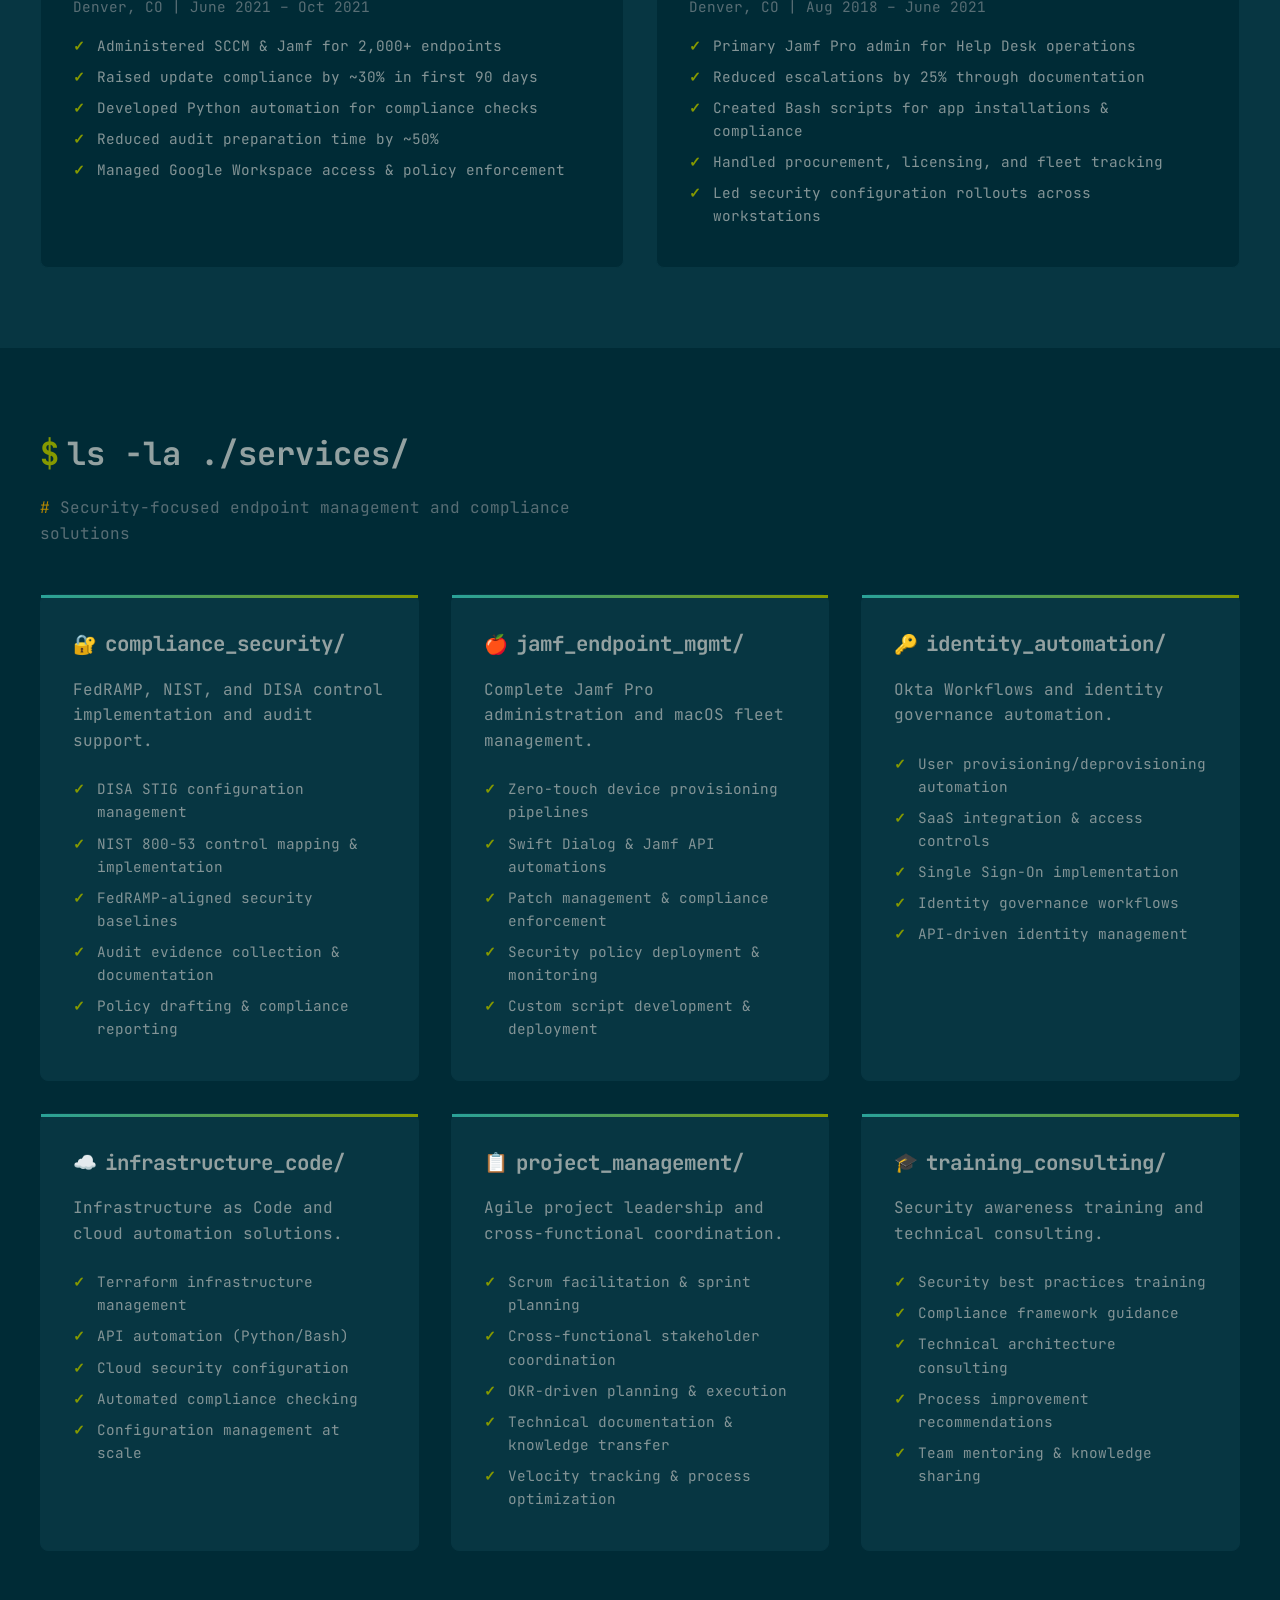
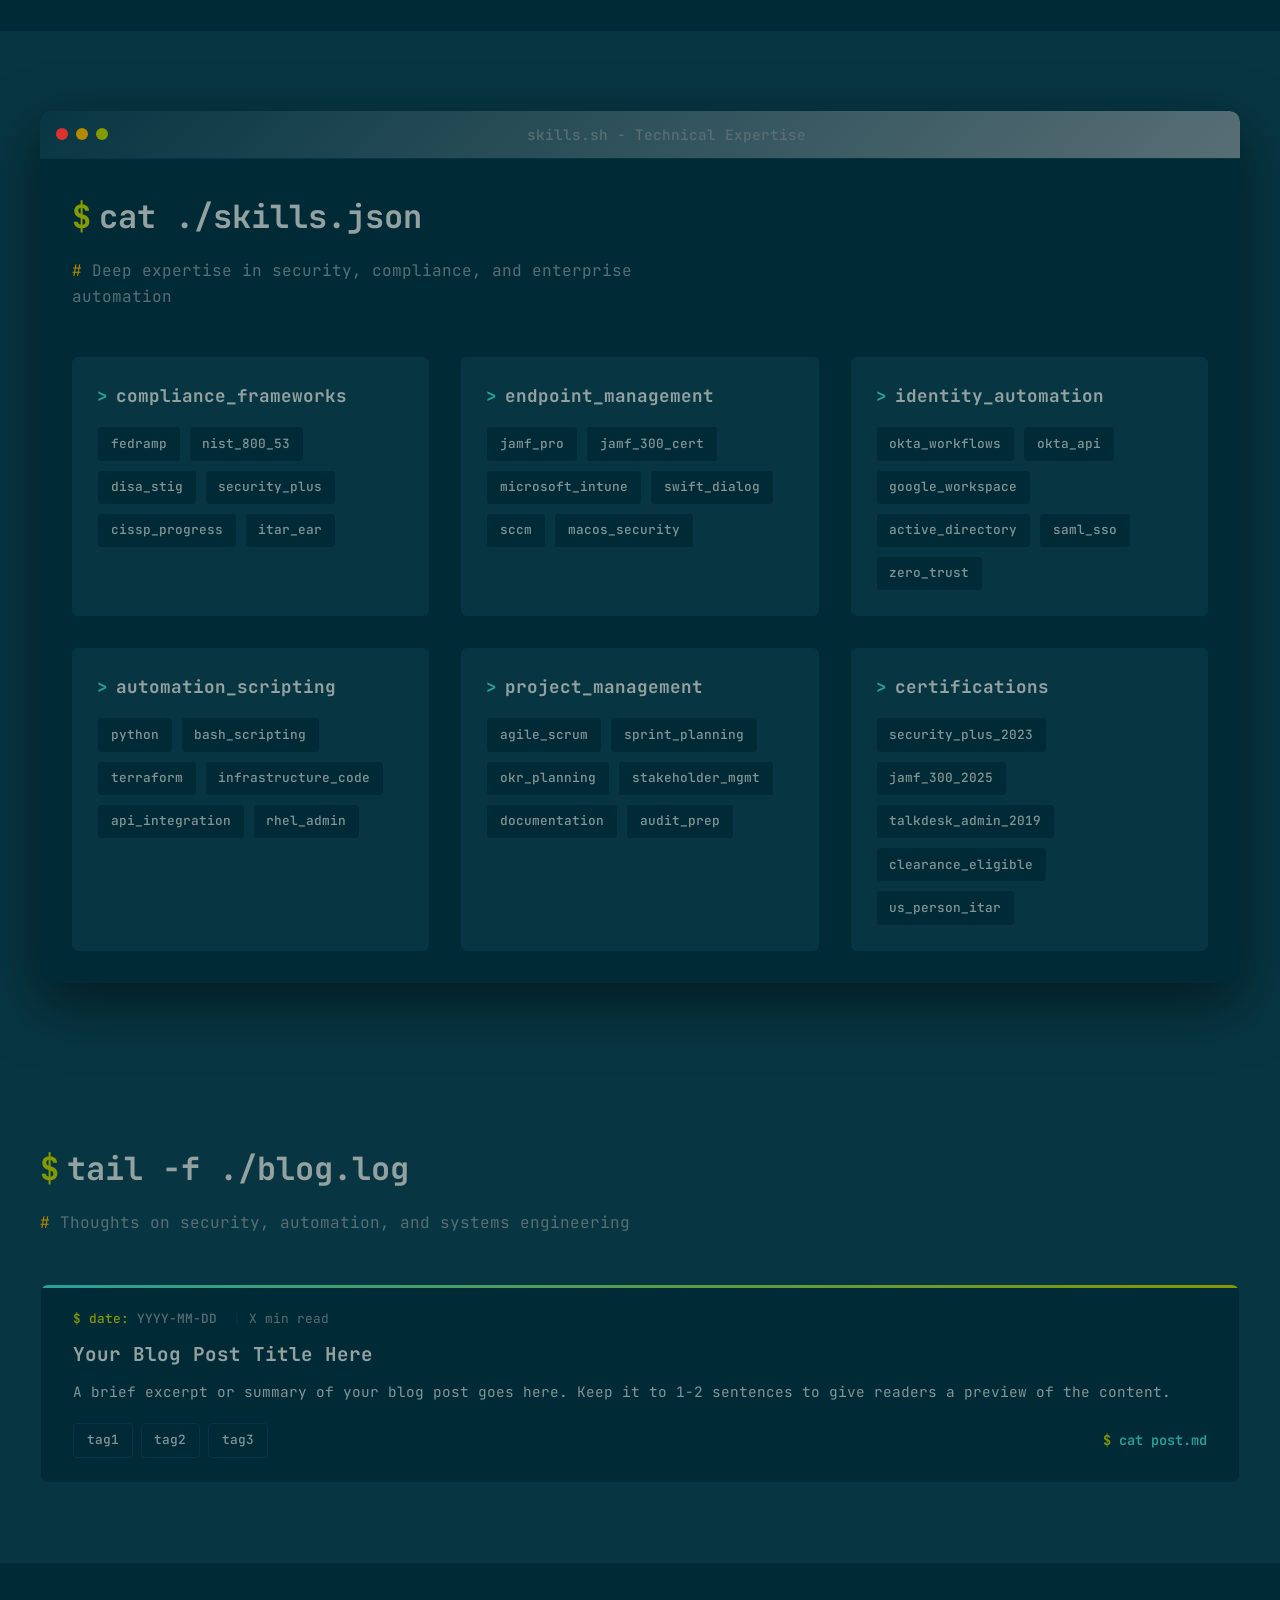
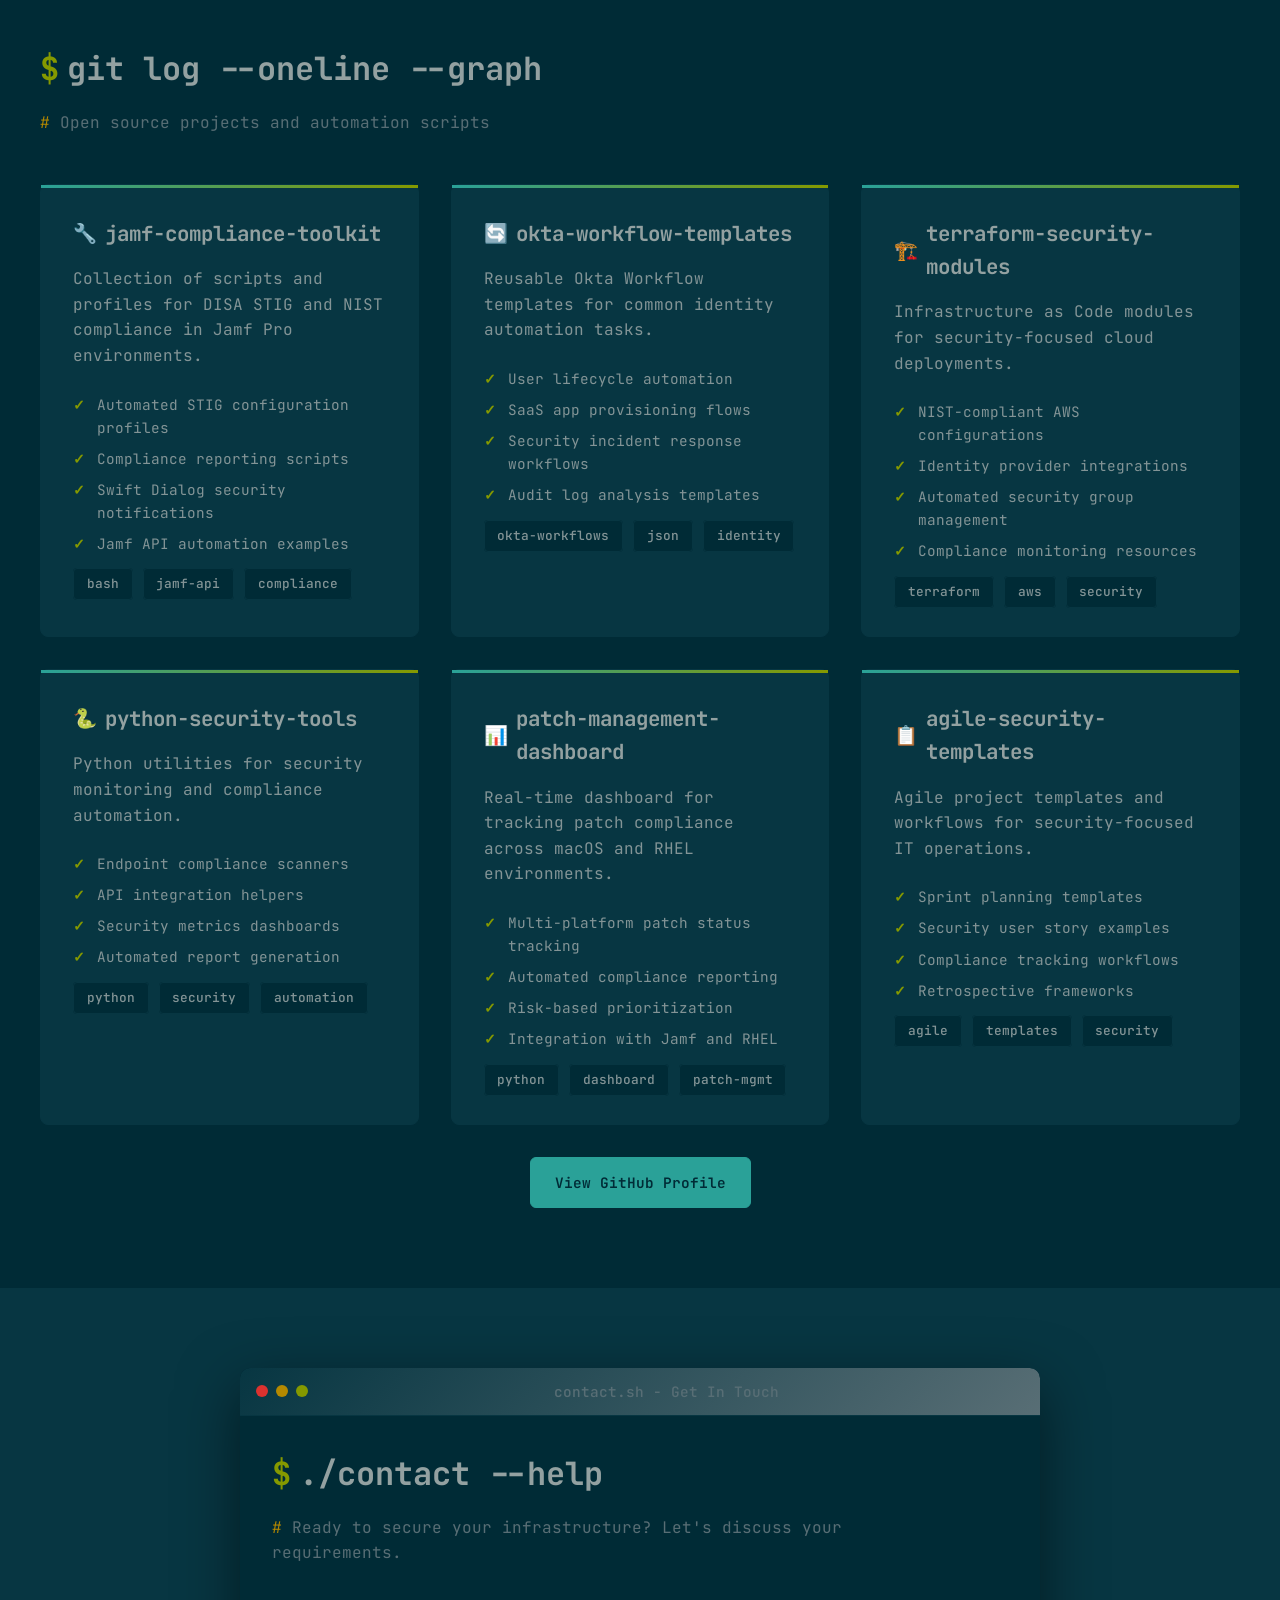
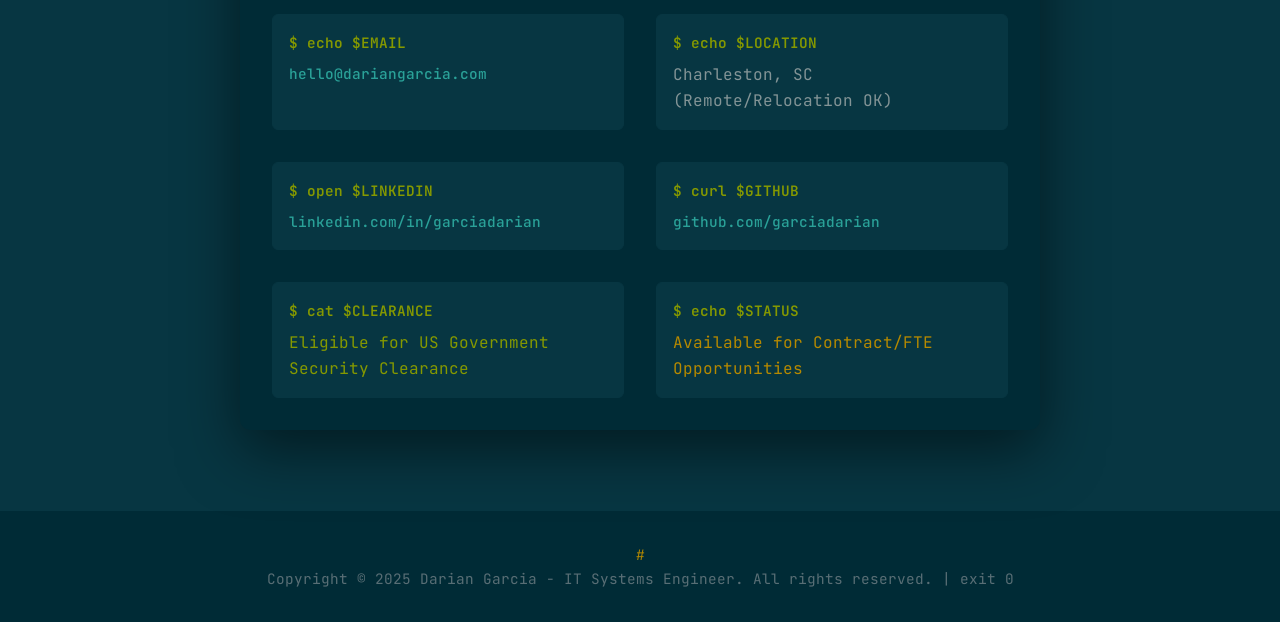
==== commit 4261b1b5: "Add blog section with post template matching terminal theme - Add blog nav link, blog section on mai" ====
--- a/index.html
+++ b/index.html
@@ -576,6 +576,135 @@
             border-color: var(--terminal-accent);
         }
 
+        /* Blog Section */
+        .blog {
+            padding: 80px 2rem;
+            background: var(--base02);
+        }
+
+        .blog-grid {
+            display: grid;
+            grid-template-columns: repeat(auto-fit, minmax(350px, 1fr));
+            gap: 2rem;
+        }
+
+        .blog-card {
+            background: var(--terminal-bg);
+            border-radius: 8px;
+            border: 1px solid var(--terminal-border);
+            transition: all 0.3s ease;
+            position: relative;
+            overflow: hidden;
+        }
+
+        .blog-card::before {
+            content: '';
+            position: absolute;
+            top: 0;
+            left: 0;
+            right: 0;
+            height: 3px;
+            background: linear-gradient(90deg, var(--terminal-accent), var(--green));
+        }
+
+        .blog-card:hover {
+            transform: translateY(-3px);
+            border-color: var(--terminal-accent);
+            box-shadow: 0 10px 30px rgba(42, 161, 152, 0.2);
+        }
+
+        .blog-card-header {
+            padding: 1.5rem 2rem 0;
+        }
+
+        .blog-card-meta {
+            display: flex;
+            align-items: center;
+            gap: 1rem;
+            margin-bottom: 0.75rem;
+            font-size: 0.8rem;
+        }
+
+        .blog-card-date {
+            color: var(--terminal-dim);
+            font-weight: 500;
+        }
+
+        .blog-card-date::before {
+            content: '$ date: ';
+            color: var(--terminal-success);
+        }
+
+        .blog-card-reading-time {
+            color: var(--terminal-dim);
+        }
+
+        .blog-card-reading-time::before {
+            content: '| ';
+            color: var(--terminal-border);
+        }
+
+        .blog-card h3 {
+            font-size: 1.2rem;
+            font-weight: 700;
+            color: var(--terminal-bright);
+            margin-bottom: 0.75rem;
+            line-height: 1.4;
+        }
+
+        .blog-card h3 a {
+            color: inherit;
+            text-decoration: none;
+            transition: color 0.3s ease;
+        }
+
+        .blog-card h3 a:hover {
+            color: var(--terminal-accent);
+        }
+
+        .blog-card-body {
+            padding: 0 2rem;
+        }
+
+        .blog-card-excerpt {
+            color: var(--terminal-fg);
+            font-size: 0.9rem;
+            line-height: 1.6;
+            margin-bottom: 1.25rem;
+        }
+
+        .blog-card-footer {
+            padding: 0 2rem 1.5rem;
+            display: flex;
+            justify-content: space-between;
+            align-items: center;
+            flex-wrap: wrap;
+            gap: 0.75rem;
+        }
+
+        .blog-card-tags {
+            display: flex;
+            gap: 0.5rem;
+            flex-wrap: wrap;
+        }
+
+        .blog-card-link {
+            color: var(--terminal-accent);
+            text-decoration: none;
+            font-weight: 600;
+            font-size: 0.85rem;
+            transition: color 0.3s ease;
+        }
+
+        .blog-card-link::before {
+            content: '$ ';
+            color: var(--terminal-success);
+        }
+
+        .blog-card-link:hover {
+            color: var(--cyan);
+        }
+
         /* GitHub Section */
         .github {
             padding: 80px 2rem;
@@ -704,13 +833,15 @@
             .about,
             .services,
             .skills,
+            .blog,
             .github,
             .contact {
                 padding: 60px 1rem;
             }
 
             .experience-grid,
-            .services-grid {
+            .services-grid,
+            .blog-grid {
                 grid-template-columns: 1fr;
             }
 
@@ -786,6 +917,7 @@
                 <li><a href="#about">about</a></li>
                 <li><a href="#services">services</a></li>
                 <li><a href="#skills">skills</a></li>
+                <li><a href="#blog">blog</a></li>
                 <li><a href="#github">github</a></li>
                 <li><a href="#contact">contact</a></li>
             </ul>
@@ -1106,6 +1238,42 @@
                                 <span class="skill-tag">us_person_itar</span>
                             </div>
                         </div>
+                    </div>
+                </div>
+            </div>
+        </div>
+    </section>
+
+    <!-- Blog Section -->
+    <section id="blog" class="blog">
+        <div class="container">
+            <h2 class="section-title animate-on-scroll">tail -f ./blog.log</h2>
+            <p class="section-subtitle animate-on-scroll">
+                Thoughts on security, automation, and systems engineering
+            </p>
+
+            <div class="blog-grid">
+                <!-- Blog Post Card Template:
+                     Copy this card block for each new post.
+                     Update: date, reading time, title, href, excerpt, tags. -->
+                <div class="blog-card animate-on-scroll">
+                    <div class="blog-card-header">
+                        <div class="blog-card-meta">
+                            <span class="blog-card-date">YYYY-MM-DD</span>
+                            <span class="blog-card-reading-time">X min read</span>
+                        </div>
+                        <h3><a href="blog/your-post-slug.html">Your Blog Post Title Here</a></h3>
+                    </div>
+                    <div class="blog-card-body">
+                        <p class="blog-card-excerpt">A brief excerpt or summary of your blog post goes here. Keep it to 1-2 sentences to give readers a preview of the content.</p>
+                    </div>
+                    <div class="blog-card-footer">
+                        <div class="blog-card-tags">
+                            <span class="skill-tag">tag1</span>
+                            <span class="skill-tag">tag2</span>
+                            <span class="skill-tag">tag3</span>
+                        </div>
+                        <a href="blog/your-post-slug.html" class="blog-card-link">cat post.md</a>
                     </div>
                 </div>
             </div>
@@ -1366,6 +1534,10 @@
             category.style.animationDelay = `${index * 0.1}s`;
         });
 
+        document.querySelectorAll('.blog-card').forEach((card, index) => {
+            card.style.animationDelay = `${index * 0.1}s`;
+        });
+
         document.querySelectorAll('.contact-item').forEach((item, index) => {
             item.style.animationDelay = `${index * 0.1}s`;
         });
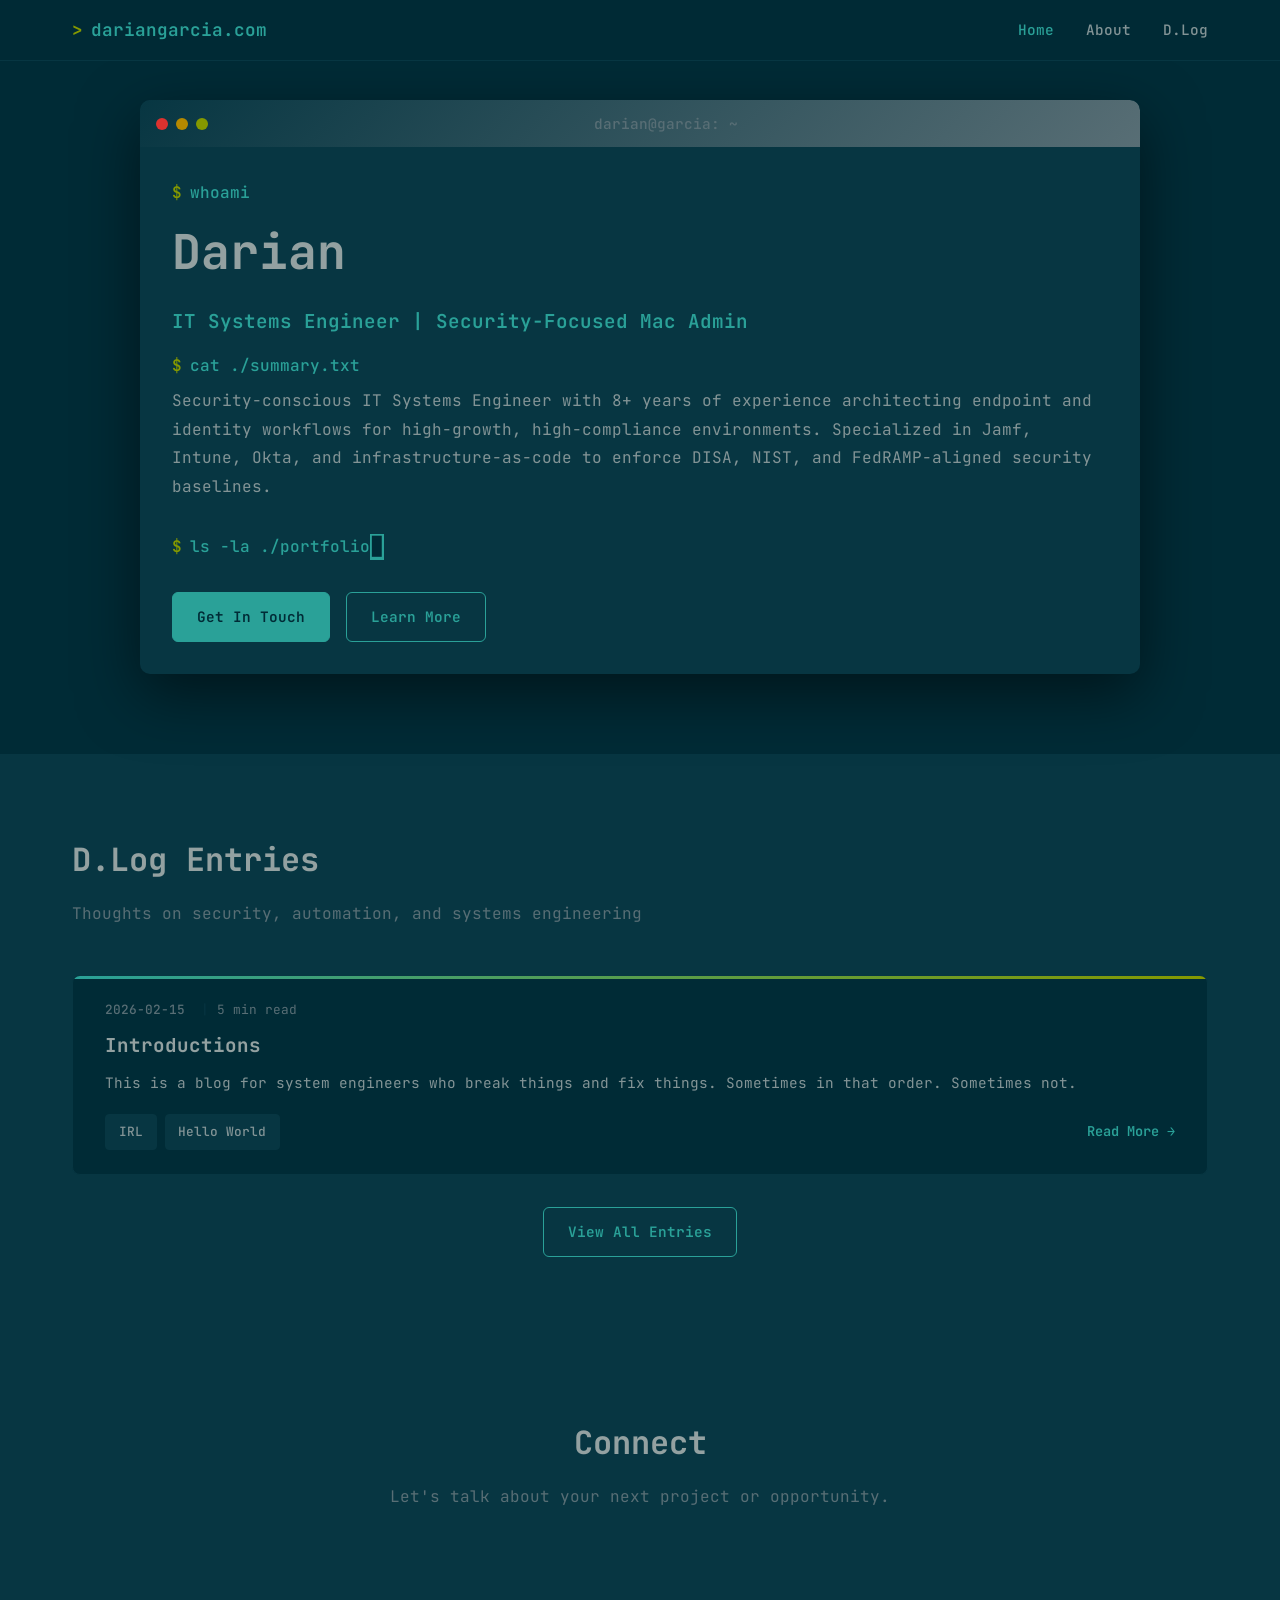
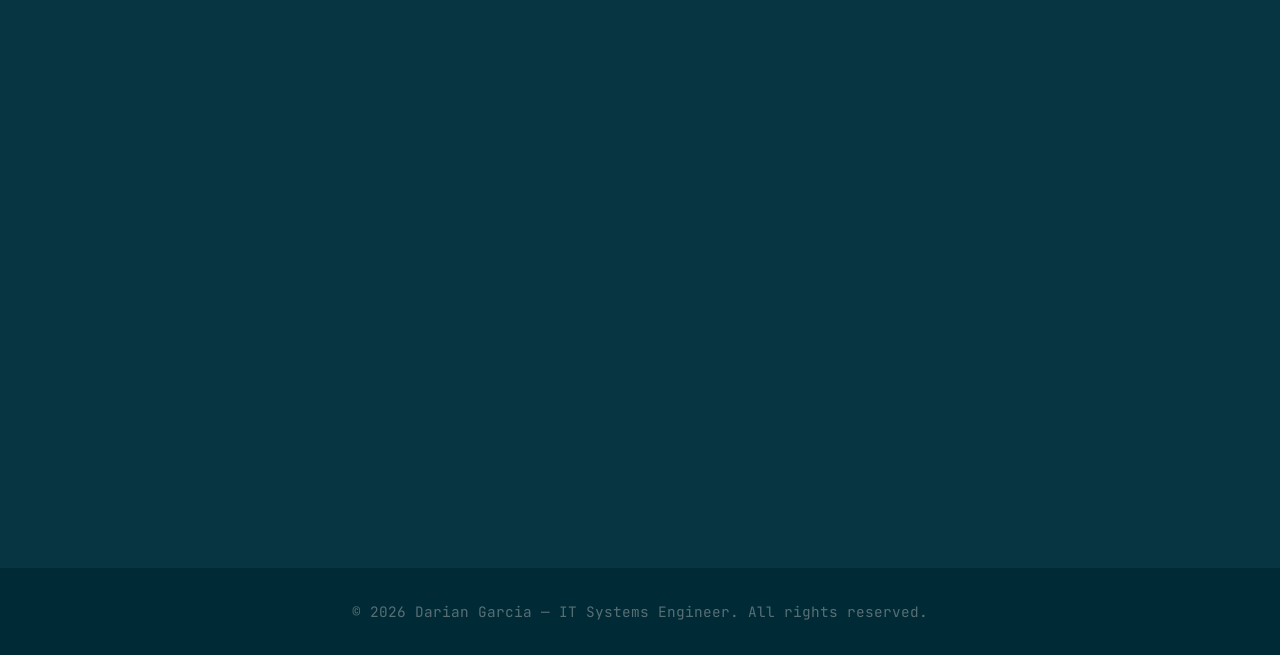
==== commit f552db02: "Changed layout + D.log enteries! First blog post included!" ====
--- a/index.html
+++ b/index.html
@@ -3,929 +3,26 @@
 <head>
     <meta charset="UTF-8">
     <meta name="viewport" content="width=device-width, initial-scale=1.0">
-    <title>darian@security ~ % portfolio</title>
-    <style>
-        @import url('https://fonts.googleapis.com/css2?family=JetBrains+Mono:wght@300;400;500;600;700&display=swap');
-
-        :root {
-            /* Solarized Dark Terminal Theme */
-            --base03: #002b36;    /* background */
-            --base02: #073642;    /* background highlights */
-            --base01: #586e75;    /* comments / secondary content */
-            --base00: #657b83;    /* body text / default code / primary content */
-            --base0: #839496;     /* primary content */
-            --base1: #93a1a1;     /* emphasized content */
-            --base2: #eee8d5;     /* background */
-            --base3: #fdf6e3;     /* background highlights */
-            --yellow: #b58900;
-            --orange: #cb4b16;
-            --red: #dc322f;
-            --magenta: #d33682;
-            --violet: #6c71c4;
-            --blue: #268bd2;
-            --cyan: #2aa198;
-            --green: #859900;
-
-            /* Terminal specific colors */
-            --terminal-bg: var(--base03);
-            --terminal-fg: var(--base0);
-            --terminal-bright: var(--base1);
-            --terminal-dim: var(--base01);
-            --terminal-accent: var(--cyan);
-            --terminal-success: var(--green);
-            --terminal-warning: var(--yellow);
-            --terminal-error: var(--red);
-            --terminal-border: var(--base02);
-            --terminal-shadow: rgba(0, 0, 0, 0.5);
-        }
-
-        * {
-            margin: 0;
-            padding: 0;
-            box-sizing: border-box;
-        }
-
-        body {
-            font-family: 'JetBrains Mono', 'Monaco', 'Menlo', 'Ubuntu Mono', monospace;
-            line-height: 1.6;
-            color: var(--terminal-fg);
-            background: var(--terminal-bg);
-            overflow-x: hidden;
-        }
-
-        /* Terminal Window Chrome */
-        .terminal-window {
-            background: var(--base02);
-            border-radius: 10px 10px 0 0;
-            margin-bottom: 0;
-            box-shadow: 0 8px 40px var(--terminal-shadow);
-        }
-
-        .terminal-header {
-            display: flex;
-            align-items: center;
-            padding: 12px 16px;
-            background: linear-gradient(135deg, var(--base02) 0%, var(--base01) 100%);
-            border-radius: 10px 10px 0 0;
-            border-bottom: 1px solid var(--terminal-border);
-        }
-
-        .terminal-controls {
-            display: flex;
-            gap: 8px;
-        }
-
-        .terminal-button {
-            width: 12px;
-            height: 12px;
-            border-radius: 50%;
-        }
-
-        .terminal-button.close { background: var(--red); }
-        .terminal-button.minimize { background: var(--yellow); }
-        .terminal-button.maximize { background: var(--green); }
-
-        .terminal-title {
-            flex: 1;
-            text-align: center;
-            font-size: 0.9rem;
-            color: var(--terminal-dim);
-            font-weight: 500;
-        }
-
-        /* Header Navigation */
-        .header {
-            position: fixed;
-            top: 0;
-            width: 100%;
-            background: rgba(0, 43, 54, 0.95);
-            backdrop-filter: blur(20px);
-            border-bottom: 1px solid var(--terminal-border);
-            z-index: 1000;
-            font-family: 'JetBrains Mono', monospace;
-        }
-
-        .nav {
-            max-width: 1200px;
-            margin: 0 auto;
-            padding: 0 2rem;
-            display: flex;
-            justify-content: space-between;
-            align-items: center;
-            height: 60px;
-        }
-
-        .logo {
-            font-size: 1.1rem;
-            font-weight: 600;
-            color: var(--terminal-accent);
-            text-decoration: none;
-            display: flex;
-            align-items: center;
-            gap: 0.5rem;
-        }
-
-        .logo::before {
-            content: '>';
-            color: var(--terminal-success);
-            font-weight: 700;
-        }
-
-        .nav-links {
-            display: flex;
-            list-style: none;
-            gap: 2rem;
-        }
-
-        .nav-links a {
-            text-decoration: none;
-            color: var(--terminal-fg);
-            font-weight: 500;
-            transition: color 0.3s ease;
-            position: relative;
-            font-size: 0.9rem;
-        }
-
-        .nav-links a:hover {
-            color: var(--terminal-accent);
-        }
-
-        .nav-links a::before {
-            content: '# ';
-            color: var(--terminal-dim);
-        }
-
-        .nav-links a:hover::before {
-            color: var(--terminal-accent);
-        }
-
-        /* Hero Section */
-        .hero {
-            padding: 100px 2rem 80px;
-            background: var(--terminal-bg);
-            position: relative;
-        }
-
-        .hero-terminal {
-            max-width: 1000px;
-            margin: 0 auto;
-            background: var(--base02);
-            border-radius: 10px;
-            box-shadow: 0 20px 60px var(--terminal-shadow);
-            overflow: hidden;
-        }
-
-        .hero-content {
-            padding: 2rem;
-            position: relative;
-        }
-
-        .terminal-prompt {
-            color: var(--terminal-success);
-            font-weight: 600;
-            margin-bottom: 0.5rem;
-        }
-
-        .terminal-output {
-            margin-bottom: 1.5rem;
-        }
-
-        .hero h1 {
-            font-size: clamp(1.8rem, 4vw, 3rem);
-            font-weight: 700;
-            margin-bottom: 1rem;
-            color: var(--terminal-bright);
-        }
-
-        .hero .subtitle {
-            font-size: 1.2rem;
-            color: var(--terminal-accent);
-            margin-bottom: 1rem;
-            font-weight: 600;
-        }
-
-        .hero .description {
-            font-size: 1rem;
-            color: var(--terminal-fg);
-            margin-bottom: 2rem;
-            line-height: 1.8;
-        }
-
-        .command-line {
-            display: flex;
-            align-items: center;
-            margin-bottom: 0.5rem;
-            font-family: 'JetBrains Mono', monospace;
-        }
-
-        .prompt {
-            color: var(--terminal-success);
-            margin-right: 0.5rem;
-            font-weight: 600;
-        }
-
-        .command {
-            color: var(--terminal-accent);
-            font-weight: 500;
-        }
-
-        .cursor {
-            background: var(--terminal-accent);
-            color: var(--terminal-bg);
-            padding: 0 2px;
-            animation: blink 1s infinite;
-        }
-
-        @keyframes blink {
-            0%, 50% { opacity: 1; }
-            51%, 100% { opacity: 0; }
-        }
-
-        .cta-buttons {
-            display: flex;
-            gap: 1rem;
-            flex-wrap: wrap;
-            margin-top: 2rem;
-        }
-
-        .btn {
-            display: inline-flex;
-            align-items: center;
-            gap: 0.5rem;
-            padding: 0.8rem 1.5rem;
-            border-radius: 6px;
-            text-decoration: none;
-            font-weight: 600;
-            transition: all 0.3s ease;
-            border: 1px solid;
-            cursor: pointer;
-            font-size: 0.9rem;
-            font-family: 'JetBrains Mono', monospace;
-            position: relative;
-        }
-
-        .btn-primary {
-            background: var(--terminal-accent);
-            color: var(--terminal-bg);
-            border-color: var(--terminal-accent);
-        }
-
-        .btn-primary:hover {
-            background: var(--cyan);
-            border-color: var(--cyan);
-            transform: translateY(-2px);
-            box-shadow: 0 4px 20px rgba(42, 161, 152, 0.3);
-        }
-
-        .btn-secondary {
-            background: transparent;
-            color: var(--terminal-accent);
-            border-color: var(--terminal-accent);
-        }
-
-        .btn-secondary:hover {
-            background: var(--terminal-accent);
-            color: var(--terminal-bg);
-            transform: translateY(-2px);
-        }
-
-        /* About/Experience Section */
-        .about {
-            padding: 80px 2rem;
-            background: var(--base02);
-        }
-
-        .container {
-            max-width: 1200px;
-            margin: 0 auto;
-        }
-
-        .section-title {
-            font-size: 2rem;
-            font-weight: 700;
-            margin-bottom: 1rem;
-            color: var(--terminal-bright);
-            display: flex;
-            align-items: center;
-            gap: 0.5rem;
-        }
-
-        .section-title::before {
-            content: '$ ';
-            color: var(--terminal-success);
-        }
-
-        .section-subtitle {
-            font-size: 1rem;
-            color: var(--terminal-dim);
-            margin-bottom: 3rem;
-            max-width: 600px;
-        }
-
-        .section-subtitle::before {
-            content: '# ';
-            color: var(--terminal-warning);
-        }
-
-        .experience-grid {
-            display: grid;
-            grid-template-columns: repeat(auto-fit, minmax(400px, 1fr));
-            gap: 2rem;
-        }
-
-        .experience-card {
-            background: var(--terminal-bg);
-            padding: 2rem;
-            border-radius: 8px;
-            border: 1px solid var(--terminal-border);
-            transition: all 0.3s ease;
-            position: relative;
-        }
-
-        .experience-card::before {
-            content: '';
-            position: absolute;
-            top: 0;
-            left: 0;
-            right: 0;
-            height: 3px;
-            background: linear-gradient(90deg, var(--terminal-accent), var(--green));
-        }
-
-        .experience-card:hover {
-            transform: translateY(-3px);
-            border-color: var(--terminal-accent);
-            box-shadow: 0 10px 30px rgba(42, 161, 152, 0.2);
-        }
-
-        .experience-header {
-            display: flex;
-            align-items: center;
-            gap: 0.5rem;
-            margin-bottom: 1rem;
-        }
-
-        .experience-icon {
-            color: var(--terminal-success);
-            font-size: 1.2rem;
-            font-weight: 700;
-        }
-
-        .experience-card h3 {
-            font-size: 1.3rem;
-            font-weight: 700;
-            color: var(--terminal-bright);
-        }
-
-        .experience-meta {
-            color: var(--terminal-accent);
-            font-weight: 600;
-            margin-bottom: 0.5rem;
-            font-size: 0.9rem;
-        }
-
-        .experience-period {
-            color: var(--terminal-dim);
-            font-size: 0.9rem;
-            margin-bottom: 1rem;
-        }
-
-        .experience-card p {
-            color: var(--terminal-fg);
-            margin-bottom: 1.5rem;
-            line-height: 1.6;
-        }
-
-        .experience-features {
-            list-style: none;
-        }
-
-        .experience-features li {
-            color: var(--terminal-fg);
-            margin-bottom: 0.5rem;
-            padding-left: 1.5rem;
-            position: relative;
-            font-size: 0.9rem;
-        }
-
-        .experience-features li::before {
-            content: '✓';
-            position: absolute;
-            left: 0;
-            color: var(--terminal-success);
-            font-weight: bold;
-        }
-
-        /* Services Section */
-        .services {
-            padding: 80px 2rem;
-            background: var(--terminal-bg);
-        }
-
-        .services-grid {
-            display: grid;
-            grid-template-columns: repeat(auto-fit, minmax(350px, 1fr));
-            gap: 2rem;
-        }
-
-        .service-card {
-            background: var(--base02);
-            padding: 2rem;
-            border-radius: 8px;
-            border: 1px solid var(--terminal-border);
-            transition: all 0.3s ease;
-            position: relative;
-        }
-
-        .service-card::before {
-            content: '';
-            position: absolute;
-            top: 0;
-            left: 0;
-            right: 0;
-            height: 3px;
-            background: linear-gradient(90deg, var(--terminal-accent), var(--green));
-        }
-
-        .service-card:hover {
-            transform: translateY(-3px);
-            border-color: var(--terminal-accent);
-            box-shadow: 0 10px 30px rgba(42, 161, 152, 0.2);
-        }
-
-        .service-header {
-            display: flex;
-            align-items: center;
-            gap: 0.5rem;
-            margin-bottom: 1rem;
-        }
-
-        .service-icon {
-            color: var(--terminal-success);
-            font-size: 1.2rem;
-            font-weight: 700;
-        }
-
-        .service-card h3 {
-            font-size: 1.3rem;
-            font-weight: 700;
-            color: var(--terminal-bright);
-        }
-
-        .service-card p {
-            color: var(--terminal-fg);
-            margin-bottom: 1.5rem;
-            line-height: 1.6;
-        }
-
-        .service-features {
-            list-style: none;
-        }
-
-        .service-features li {
-            color: var(--terminal-fg);
-            margin-bottom: 0.5rem;
-            padding-left: 1.5rem;
-            position: relative;
-            font-size: 0.9rem;
-        }
-
-        .service-features li::before {
-            content: '✓';
-            position: absolute;
-            left: 0;
-            color: var(--terminal-success);
-            font-weight: bold;
-        }
-
-        /* Skills Section */
-        .skills {
-            padding: 80px 2rem;
-            background: var(--base02);
-        }
-
-        .skills-terminal {
-            max-width: 1200px;
-            margin: 0 auto;
-            background: var(--terminal-bg);
-            border-radius: 10px;
-            overflow: hidden;
-            box-shadow: 0 20px 60px var(--terminal-shadow);
-        }
-
-        .skills-content {
-            padding: 2rem;
-        }
-
-        .skills-grid {
-            display: grid;
-            grid-template-columns: repeat(auto-fit, minmax(280px, 1fr));
-            gap: 2rem;
-            margin-top: 2rem;
-        }
-
-        .skill-category {
-            background: var(--base02);
-            padding: 1.5rem;
-            border-radius: 6px;
-            border: 1px solid var(--terminal-border);
-            transition: all 0.3s ease;
-        }
-
-        .skill-category:hover {
-            border-color: var(--terminal-accent);
-            transform: translateY(-2px);
-        }
-
-        .skill-category h4 {
-            font-size: 1.1rem;
-            font-weight: 700;
-            margin-bottom: 1rem;
-            color: var(--terminal-bright);
-            display: flex;
-            align-items: center;
-            gap: 0.5rem;
-        }
-
-        .skill-category h4::before {
-            content: '>';
-            color: var(--terminal-accent);
-            font-weight: 700;
-        }
-
-        .skill-tags {
-            display: flex;
-            flex-wrap: wrap;
-            gap: 0.5rem;
-        }
-
-        .skill-tag {
-            background: var(--terminal-bg);
-            color: var(--terminal-fg);
-            padding: 0.4rem 0.8rem;
-            border-radius: 4px;
-            font-size: 0.8rem;
-            font-weight: 500;
-            border: 1px solid var(--terminal-border);
-            transition: all 0.3s ease;
-        }
-
-        .skill-tag:hover {
-            background: var(--terminal-accent);
-            color: var(--terminal-bg);
-            border-color: var(--terminal-accent);
-        }
-
-        /* Blog Section */
-        .blog {
-            padding: 80px 2rem;
-            background: var(--base02);
-        }
-
-        .blog-grid {
-            display: grid;
-            grid-template-columns: repeat(auto-fit, minmax(350px, 1fr));
-            gap: 2rem;
-        }
-
-        .blog-card {
-            background: var(--terminal-bg);
-            border-radius: 8px;
-            border: 1px solid var(--terminal-border);
-            transition: all 0.3s ease;
-            position: relative;
-            overflow: hidden;
-        }
-
-        .blog-card::before {
-            content: '';
-            position: absolute;
-            top: 0;
-            left: 0;
-            right: 0;
-            height: 3px;
-            background: linear-gradient(90deg, var(--terminal-accent), var(--green));
-        }
-
-        .blog-card:hover {
-            transform: translateY(-3px);
-            border-color: var(--terminal-accent);
-            box-shadow: 0 10px 30px rgba(42, 161, 152, 0.2);
-        }
-
-        .blog-card-header {
-            padding: 1.5rem 2rem 0;
-        }
-
-        .blog-card-meta {
-            display: flex;
-            align-items: center;
-            gap: 1rem;
-            margin-bottom: 0.75rem;
-            font-size: 0.8rem;
-        }
-
-        .blog-card-date {
-            color: var(--terminal-dim);
-            font-weight: 500;
-        }
-
-        .blog-card-date::before {
-            content: '$ date: ';
-            color: var(--terminal-success);
-        }
-
-        .blog-card-reading-time {
-            color: var(--terminal-dim);
-        }
-
-        .blog-card-reading-time::before {
-            content: '| ';
-            color: var(--terminal-border);
-        }
-
-        .blog-card h3 {
-            font-size: 1.2rem;
-            font-weight: 700;
-            color: var(--terminal-bright);
-            margin-bottom: 0.75rem;
-            line-height: 1.4;
-        }
-
-        .blog-card h3 a {
-            color: inherit;
-            text-decoration: none;
-            transition: color 0.3s ease;
-        }
-
-        .blog-card h3 a:hover {
-            color: var(--terminal-accent);
-        }
-
-        .blog-card-body {
-            padding: 0 2rem;
-        }
-
-        .blog-card-excerpt {
-            color: var(--terminal-fg);
-            font-size: 0.9rem;
-            line-height: 1.6;
-            margin-bottom: 1.25rem;
-        }
-
-        .blog-card-footer {
-            padding: 0 2rem 1.5rem;
-            display: flex;
-            justify-content: space-between;
-            align-items: center;
-            flex-wrap: wrap;
-            gap: 0.75rem;
-        }
-
-        .blog-card-tags {
-            display: flex;
-            gap: 0.5rem;
-            flex-wrap: wrap;
-        }
-
-        .blog-card-link {
-            color: var(--terminal-accent);
-            text-decoration: none;
-            font-weight: 600;
-            font-size: 0.85rem;
-            transition: color 0.3s ease;
-        }
-
-        .blog-card-link::before {
-            content: '$ ';
-            color: var(--terminal-success);
-        }
-
-        .blog-card-link:hover {
-            color: var(--cyan);
-        }
-
-        /* GitHub Section */
-        .github {
-            padding: 80px 2rem;
-            background: var(--terminal-bg);
-        }
-
-        /* Contact Section */
-        .contact {
-            padding: 80px 2rem;
-            background: var(--base02);
-        }
-
-        .contact-terminal {
-            max-width: 800px;
-            margin: 0 auto;
-            background: var(--terminal-bg);
-            border-radius: 10px;
-            overflow: hidden;
-            box-shadow: 0 20px 60px var(--terminal-shadow);
-        }
-
-        .contact-content {
-            padding: 2rem;
-        }
-
-        .contact-info {
-            display: grid;
-            grid-template-columns: repeat(auto-fit, minmax(250px, 1fr));
-            gap: 2rem;
-            margin-top: 2rem;
-        }
-
-        .contact-item {
-            display: flex;
-            flex-direction: column;
-            gap: 0.5rem;
-            padding: 1rem;
-            background: var(--base02);
-            border-radius: 6px;
-            border: 1px solid var(--terminal-border);
-            transition: all 0.3s ease;
-        }
-
-        .contact-item:hover {
-            border-color: var(--terminal-accent);
-            transform: translateY(-2px);
-        }
-
-        .contact-item .command-prompt {
-            color: var(--terminal-success);
-            font-weight: 600;
-            font-size: 0.9rem;
-        }
-
-        .contact-item a {
-            color: var(--terminal-accent);
-            text-decoration: none;
-            font-weight: 500;
-            transition: color 0.3s ease;
-            font-size: 0.9rem;
-        }
-
-        .contact-item a:hover {
-            color: var(--cyan);
-        }
-
-        /* Footer */
-        .footer {
-            background: var(--terminal-bg);
-            color: var(--terminal-dim);
-            text-align: center;
-            padding: 2rem;
-            border-top: 1px solid var(--terminal-border);
-            font-size: 0.9rem;
-        }
-
-        .footer::before {
-            content: '# ';
-            color: var(--terminal-warning);
-        }
-
-        /* Mobile Menu */
-        .mobile-menu-toggle {
-            display: none;
-            background: none;
-            border: 1px solid var(--terminal-border);
-            font-size: 1.2rem;
-            cursor: pointer;
-            color: var(--terminal-fg);
-            padding: 0.5rem;
-            border-radius: 4px;
-            transition: all 0.3s ease;
-        }
-
-        .mobile-menu-toggle:hover {
-            border-color: var(--terminal-accent);
-            color: var(--terminal-accent);
-        }
-
-        @media (max-width: 768px) {
-            .mobile-menu-toggle {
-                display: block;
-            }
-
-            .nav-links {
-                display: none;
-                position: absolute;
-                top: 100%;
-                left: 0;
-                right: 0;
-                background: var(--base02);
-                flex-direction: column;
-                padding: 2rem;
-                border-bottom: 1px solid var(--terminal-border);
-                border-top: 1px solid var(--terminal-border);
-            }
-
-            .nav-links.active {
-                display: flex;
-            }
-
-            .hero {
-                padding: 80px 1rem 60px;
-            }
-
-            .about,
-            .services,
-            .skills,
-            .blog,
-            .github,
-            .contact {
-                padding: 60px 1rem;
-            }
-
-            .experience-grid,
-            .services-grid,
-            .blog-grid {
-                grid-template-columns: 1fr;
-            }
-
-            .skills-grid {
-                grid-template-columns: 1fr;
-            }
-
-            .contact-info {
-                grid-template-columns: 1fr;
-            }
-        }
-
-        /* Animations */
-        @keyframes fadeInUp {
-            from {
-                opacity: 0;
-                transform: translateY(20px);
-            }
-            to {
-                opacity: 1;
-                transform: translateY(0);
-            }
-        }
-
-        .animate-on-scroll {
-            opacity: 0;
-            animation: fadeInUp 0.6s ease forwards;
-        }
-
-        .animate-on-scroll.visible {
-            opacity: 1;
-        }
-
-        /* Terminal-specific animations */
-        @keyframes typewriter {
-            from { width: 0; }
-            to { width: 100%; }
-        }
-
-        .typewriter {
-            overflow: hidden;
-            white-space: nowrap;
-            animation: typewriter 2s steps(40) 1s both;
-        }
-
-        /* Scrollbar styling */
-        ::-webkit-scrollbar {
-            width: 8px;
-        }
-
-        ::-webkit-scrollbar-track {
-            background: var(--terminal-bg);
-        }
-
-        ::-webkit-scrollbar-thumb {
-            background: var(--terminal-border);
-            border-radius: 4px;
-        }
-
-        ::-webkit-scrollbar-thumb:hover {
-            background: var(--terminal-dim);
-        }
-    </style>
+    <title>Darian Garcia — IT Systems Engineer</title>
+    <meta name="description" content="Darian Garcia — IT Systems Engineer & Security-Focused Mac Admin. Jamf, Intune, Okta, Terraform.">
+    <link rel="stylesheet" href="assets/css/style.css">
 </head>
 <body>
     <!-- Header -->
     <header class="header">
         <nav class="nav">
-            <a href="#" class="logo">darian@security</a>
+            <a href="index.html" class="logo">dariangarcia.com</a>
             <button class="mobile-menu-toggle" onclick="toggleMobileMenu()">☰</button>
             <ul class="nav-links">
-                <li><a href="#home">home</a></li>
-                <li><a href="#about">about</a></li>
-                <li><a href="#services">services</a></li>
-                <li><a href="#skills">skills</a></li>
-                <li><a href="#blog">blog</a></li>
-                <li><a href="#github">github</a></li>
-                <li><a href="#contact">contact</a></li>
+                <li><a href="index.html">Home</a></li>
+                <li><a href="about.html">About</a></li>
+                <li><a href="blog.html">D.Log</a></li>
             </ul>
         </nav>
     </header>
 
     <!-- Hero Section -->
-    <section id="home" class="hero">
+    <section class="hero">
         <div class="hero-terminal terminal-window animate-on-scroll">
             <div class="terminal-header">
                 <div class="terminal-controls">
@@ -933,7 +30,7 @@
                     <div class="terminal-button minimize"></div>
                     <div class="terminal-button maximize"></div>
                 </div>
-                <div class="terminal-title">darian@security: ~</div>
+                <div class="terminal-title">darian@garcia: ~</div>
             </div>
             <div class="hero-content">
                 <div class="command-line">
@@ -944,15 +41,15 @@
                     <h1 class="typewriter">Darian Garcia</h1>
                     <p class="subtitle">IT Systems Engineer | Security-Focused Mac Admin</p>
                 </div>
-                
+
                 <div class="command-line">
                     <span class="prompt">$</span>
                     <span class="command">cat ./summary.txt</span>
                 </div>
                 <div class="terminal-output">
                     <p class="description">
-                        Security-conscious IT Systems Engineer with 8+ years of experience architecting endpoint and identity workflows 
-                        for high-growth, high-compliance environments. Specialized in Jamf, Intune, Okta, and infrastructure-as-code 
+                        Security-conscious IT Systems Engineer with 8+ years of experience architecting endpoint and identity workflows
+                        for high-growth, high-compliance environments. Specialized in Jamf, Intune, Okta, and infrastructure-as-code
                         to enforce DISA, NIST, and FedRAMP-aligned security baselines.
                     </p>
                 </div>
@@ -962,498 +59,104 @@
                     <span class="command">ls -la ./portfolio</span>
                     <span class="cursor">█</span>
                 </div>
-                
+
                 <div class="cta-buttons">
-                    <a href="#contact" class="btn btn-primary">./hire_me</a>
-                    <a href="#about" class="btn btn-secondary">man darian</a>
+                    <a href="#connect" class="btn btn-primary">Get In Touch</a>
+                    <a href="about.html" class="btn btn-secondary">Learn More</a>
                 </div>
             </div>
         </div>
     </section>
 
-    <!-- About/Experience Section -->
-    <section id="about" class="about">
+    <!-- Latest Blog Posts -->
+    <section class="section section--alt">
         <div class="container">
-            <h2 class="section-title animate-on-scroll">cat ./experience.log</h2>
-            <p class="section-subtitle animate-on-scroll">
-                8+ years building secure, scalable endpoint solutions for high-compliance environments
-            </p>
-            
-            <div class="experience-grid">
-                <div class="experience-card animate-on-scroll">
-                    <div class="experience-header">
-                        <span class="experience-icon">🔒</span>
-                        <h3>Sr. Tier 3 Unix Administrator</h3>
+            <h2 class="section-title animate-on-scroll">D.Log Entries</h2>
+            <p class="section-subtitle animate-on-scroll">Thoughts on security, automation, and systems engineering</p>
+
+            <div class="card-grid">
+                <!--
+                ===================================================
+                BLOG POST CARD TEMPLATE
+                ===================================================
+                To add a new post to the home page:
+                1. Copy the blog-card block from blog.html
+                2. Paste it ABOVE the "coming soon" card below
+                3. Remove the "coming soon" card once you have a real post
+                ===================================================
+                -->
+
+                <div class="blog-card animate-on-scroll">
+                    <div class="blog-card-header">
+                        <div class="blog-card-meta">
+                            <span class="blog-card-date">2026-02-15</span>
+                            <span class="blog-card-reading-time">5 min read</span>
+                        </div>
+                        <h3><a href="blog/introductions.html">Introductions</a></h3>
                     </div>
-                    <div class="experience-meta">Resource Management Concepts, Inc.</div>
-                    <div class="experience-period">Charleston, SC | July 2023 – Present</div>
-                    <ul class="experience-features">
-                        <li>Lead cross-functional Agile initiatives as Scrum facilitator</li>
-                        <li>Increased patch compliance from ~10% to 92% via automation</li>
-                        <li>Architected zero-touch provisioning pipeline with Jamf Pro</li>
-                        <li>Deployed RHEL configs meeting DISA STIG & NIST 800-53</li>
-                        <li>Primary admin for Jamf environments & Google Workspace</li>
-                        <li>Collaborated on FedRAMP-equivalent standards alignment</li>
-                    </ul>
+                    <div class="blog-card-body">
+                        <p class="blog-card-excerpt">This is a blog for system engineers who break things and fix things. Sometimes in that order. Sometimes not.</p>
+                    </div>
+                    <div class="blog-card-footer">
+                        <div class="blog-card-tags">
+                            <span class="skill-tag">IRL</span>
+                            <span class="skill-tag">Hello World</span>
+                        </div>
+                        <a href="blog/introductions.html" class="blog-card-link">Read More →</a>
+                    </div>
                 </div>
+            </div>
 
-                <div class="experience-card animate-on-scroll">
-                    <div class="experience-header">
-                        <span class="experience-icon">🛡️</span>
-                        <h3>IT Systems Engineer II</h3>
-                    </div>
-                    <div class="experience-meta">Red Canary</div>
-                    <div class="experience-period">Denver, CO (Remote) | Jan 2022 – July 2023</div>
-                    <ul class="experience-features">
-                        <li>Managed 500+ Apple endpoints using Jamf Pro</li>
-                        <li>Developed Okta Workflows for full user lifecycle automation</li>
-                        <li>Achieved zero major findings during annual audit</li>
-                        <li>Led Zero Trust & Zero Touch initiatives end-to-end</li>
-                        <li>Maintained IaC for identity systems with Terraform</li>
-                        <li>Reduced manual IT tasks by 40% through automation</li>
-                    </ul>
-                </div>
-
-                <div class="experience-card animate-on-scroll">
-                    <div class="experience-header">
-                        <span class="experience-icon">⚙️</span>
-                        <h3>System Engineer</h3>
-                    </div>
-                    <div class="experience-meta">Rally Health</div>
-                    <div class="experience-period">Denver, CO | June 2021 – Oct 2021</div>
-                    <ul class="experience-features">
-                        <li>Administered SCCM & Jamf for 2,000+ endpoints</li>
-                        <li>Raised update compliance by ~30% in first 90 days</li>
-                        <li>Developed Python automation for compliance checks</li>
-                        <li>Reduced audit preparation time by ~50%</li>
-                        <li>Managed Google Workspace access & policy enforcement</li>
-                    </ul>
-                </div>
-
-                <div class="experience-card animate-on-scroll">
-                    <div class="experience-header">
-                        <span class="experience-icon">🎧</span>
-                        <h3>Help Desk Associate</h3>
-                    </div>
-                    <div class="experience-meta">2U, Inc.</div>
-                    <div class="experience-period">Denver, CO | Aug 2018 – June 2021</div>
-                    <ul class="experience-features">
-                        <li>Primary Jamf Pro admin for Help Desk operations</li>
-                        <li>Reduced escalations by 25% through documentation</li>
-                        <li>Created Bash scripts for app installations & compliance</li>
-                        <li>Handled procurement, licensing, and fleet tracking</li>
-                        <li>Led security configuration rollouts across workstations</li>
-                    </ul>
-                </div>
+            <div style="text-align: center; margin-top: 2rem;">
+                <a href="blog.html" class="btn btn-secondary">View All Entries</a>
             </div>
         </div>
     </section>
 
-    <!-- Services Section -->
-    <section id="services" class="services">
+    <!-- Connect -->
+    <section class="section section--alt" id="connect">
         <div class="container">
-            <h2 class="section-title animate-on-scroll">ls -la ./services/</h2>
-            <p class="section-subtitle animate-on-scroll">
-                Security-focused endpoint management and compliance solutions
-            </p>
-            
-            <div class="services-grid">
-                <div class="service-card animate-on-scroll">
-                    <div class="service-header">
-                        <span class="service-icon">🔐</span>
-                        <h3>compliance_security/</h3>
-                    </div>
-                    <p>FedRAMP, NIST, and DISA control implementation and audit support.</p>
-                    <ul class="service-features">
-                        <li>DISA STIG configuration management</li>
-                        <li>NIST 800-53 control mapping & implementation</li>
-                        <li>FedRAMP-aligned security baselines</li>
-                        <li>Audit evidence collection & documentation</li>
-                        <li>Policy drafting & compliance reporting</li>
-                    </ul>
-                </div>
+            <h2 class="section-title animate-on-scroll" style="justify-content: center;">Connect</h2>
+            <p class="section-subtitle animate-on-scroll" style="margin-left: auto; margin-right: auto; text-align: center;">Let's talk about your next project or opportunity.</p>
 
-                <div class="service-card animate-on-scroll">
-                    <div class="service-header">
-                        <span class="service-icon">🍎</span>
-                        <h3>jamf_endpoint_mgmt/</h3>
-                    </div>
-                    <p>Complete Jamf Pro administration and macOS fleet management.</p>
-                    <ul class="service-features">
-                        <li>Zero-touch device provisioning pipelines</li>
-                        <li>Swift Dialog & Jamf API automations</li>
-                        <li>Patch management & compliance enforcement</li>
-                        <li>Security policy deployment & monitoring</li>
-                        <li>Custom script development & deployment</li>
-                    </ul>
-                </div>
-
-                <div class="service-card animate-on-scroll">
-                    <div class="service-header">
-                        <span class="service-icon">🔑</span>
-                        <h3>identity_automation/</h3>
-                    </div>
-                    <p>Okta Workflows and identity governance automation.</p>
-                    <ul class="service-features">
-                        <li>User provisioning/deprovisioning automation</li>
-                        <li>SaaS integration & access controls</li>
-                        <li>Single Sign-On implementation</li>
-                        <li>Identity governance workflows</li>
-                        <li>API-driven identity management</li>
-                    </ul>
-                </div>
-
-                <div class="service-card animate-on-scroll">
-                    <div class="service-header">
-                        <span class="service-icon">☁️</span>
-                        <h3>infrastructure_code/</h3>
-                    </div>
-                    <p>Infrastructure as Code and cloud automation solutions.</p>
-                    <ul class="service-features">
-                        <li>Terraform infrastructure management</li>
-                        <li>API automation (Python/Bash)</li>
-                        <li>Cloud security configuration</li>
-                        <li>Automated compliance checking</li>
-                        <li>Configuration management at scale</li>
-                    </ul>
-                </div>
-
-                <div class="service-card animate-on-scroll">
-                    <div class="service-header">
-                        <span class="service-icon">📋</span>
-                        <h3>project_management/</h3>
-                    </div>
-                    <p>Agile project leadership and cross-functional coordination.</p>
-                    <ul class="service-features">
-                        <li>Scrum facilitation & sprint planning</li>
-                        <li>Cross-functional stakeholder coordination</li>
-                        <li>OKR-driven planning & execution</li>
-                        <li>Technical documentation & knowledge transfer</li>
-                        <li>Velocity tracking & process optimization</li>
-                    </ul>
-                </div>
-
-                <div class="service-card animate-on-scroll">
-                    <div class="service-header">
-                        <span class="service-icon">🎓</span>
-                        <h3>training_consulting/</h3>
-                    </div>
-                    <p>Security awareness training and technical consulting.</p>
-                    <ul class="service-features">
-                        <li>Security best practices training</li>
-                        <li>Compliance framework guidance</li>
-                        <li>Technical architecture consulting</li>
-                        <li>Process improvement recommendations</li>
-                        <li>Team mentoring & knowledge sharing</li>
-                    </ul>
-                </div>
-            </div>
-        </div>
-    </section>
-
-    <!-- Skills Section -->
-    <section id="skills" class="skills">
-        <div class="container">
-            <div class="skills-terminal terminal-window animate-on-scroll">
+            <div class="terminal-window animate-on-scroll" style="max-width: 800px; margin: 0 auto;">
                 <div class="terminal-header">
                     <div class="terminal-controls">
                         <div class="terminal-button close"></div>
                         <div class="terminal-button minimize"></div>
                         <div class="terminal-button maximize"></div>
                     </div>
-                    <div class="terminal-title">skills.sh - Technical Expertise</div>
+                    <div class="terminal-title">contact_info.json</div>
                 </div>
-                <div class="skills-content">
-                    <h2 class="section-title">cat ./skills.json</h2>
-                    <p class="section-subtitle">Deep expertise in security, compliance, and enterprise automation</p>
-                    
-                    <div class="skills-grid">
-                        <div class="skill-category animate-on-scroll">
-                            <h4>compliance_frameworks</h4>
-                            <div class="skill-tags">
-                                <span class="skill-tag">fedramp</span>
-                                <span class="skill-tag">nist_800_53</span>
-                                <span class="skill-tag">disa_stig</span>
-                                <span class="skill-tag">security_plus</span>
-                                <span class="skill-tag">cissp_progress</span>
-                                <span class="skill-tag">itar_ear</span>
-                            </div>
-                        </div>
-
-                        <div class="skill-category animate-on-scroll">
-                            <h4>endpoint_management</h4>
-                            <div class="skill-tags">
-                                <span class="skill-tag">jamf_pro</span>
-                                <span class="skill-tag">jamf_300_cert</span>
-                                <span class="skill-tag">microsoft_intune</span>
-                                <span class="skill-tag">swift_dialog</span>
-                                <span class="skill-tag">sccm</span>
-                                <span class="skill-tag">macos_security</span>
-                            </div>
-                        </div>
-
-                        <div class="skill-category animate-on-scroll">
-                            <h4>identity_automation</h4>
-                            <div class="skill-tags">
-                                <span class="skill-tag">okta_workflows</span>
-                                <span class="skill-tag">okta_api</span>
-                                <span class="skill-tag">google_workspace</span>
-                                <span class="skill-tag">active_directory</span>
-                                <span class="skill-tag">saml_sso</span>
-                                <span class="skill-tag">zero_trust</span>
-                            </div>
-                        </div>
-
-                        <div class="skill-category animate-on-scroll">
-                            <h4>automation_scripting</h4>
-                            <div class="skill-tags">
-                                <span class="skill-tag">python</span>
-                                <span class="skill-tag">bash_scripting</span>
-                                <span class="skill-tag">terraform</span>
-                                <span class="skill-tag">infrastructure_code</span>
-                                <span class="skill-tag">api_integration</span>
-                                <span class="skill-tag">rhel_admin</span>
-                            </div>
-                        </div>
-
-                        <div class="skill-category animate-on-scroll">
-                            <h4>project_management</h4>
-                            <div class="skill-tags">
-                                <span class="skill-tag">agile_scrum</span>
-                                <span class="skill-tag">sprint_planning</span>
-                                <span class="skill-tag">okr_planning</span>
-                                <span class="skill-tag">stakeholder_mgmt</span>
-                                <span class="skill-tag">documentation</span>
-                                <span class="skill-tag">audit_prep</span>
-                            </div>
-                        </div>
-
-                        <div class="skill-category animate-on-scroll">
-                            <h4>certifications</h4>
-                            <div class="skill-tags">
-                                <span class="skill-tag">security_plus_2023</span>
-                                <span class="skill-tag">jamf_300_2025</span>
-                                <span class="skill-tag">talkdesk_admin_2019</span>
-                                <span class="skill-tag">clearance_eligible</span>
-                                <span class="skill-tag">us_person_itar</span>
-                            </div>
-                        </div>
-                    </div>
-                </div>
-            </div>
-        </div>
-    </section>
-
-    <!-- Blog Section -->
-    <section id="blog" class="blog">
-        <div class="container">
-            <h2 class="section-title animate-on-scroll">tail -f ./blog.log</h2>
-            <p class="section-subtitle animate-on-scroll">
-                Thoughts on security, automation, and systems engineering
-            </p>
-
-            <div class="blog-grid">
-                <!-- Blog Post Card Template:
-                     Copy this card block for each new post.
-                     Update: date, reading time, title, href, excerpt, tags. -->
-                <div class="blog-card animate-on-scroll">
-                    <div class="blog-card-header">
-                        <div class="blog-card-meta">
-                            <span class="blog-card-date">YYYY-MM-DD</span>
-                            <span class="blog-card-reading-time">X min read</span>
-                        </div>
-                        <h3><a href="blog/your-post-slug.html">Your Blog Post Title Here</a></h3>
-                    </div>
-                    <div class="blog-card-body">
-                        <p class="blog-card-excerpt">A brief excerpt or summary of your blog post goes here. Keep it to 1-2 sentences to give readers a preview of the content.</p>
-                    </div>
-                    <div class="blog-card-footer">
-                        <div class="blog-card-tags">
-                            <span class="skill-tag">tag1</span>
-                            <span class="skill-tag">tag2</span>
-                            <span class="skill-tag">tag3</span>
-                        </div>
-                        <a href="blog/your-post-slug.html" class="blog-card-link">cat post.md</a>
-                    </div>
-                </div>
-            </div>
-        </div>
-    </section>
-
-    <!-- GitHub Section -->
-    <section id="github" class="github">
-        <div class="container">
-            <h2 class="section-title animate-on-scroll">git log --oneline --graph</h2>
-            <p class="section-subtitle animate-on-scroll">
-                Open source projects and automation scripts
-            </p>
-            
-            <div class="services-grid">
-                <div class="service-card animate-on-scroll">
-                    <div class="service-header">
-                        <span class="service-icon">🔧</span>
-                        <h3>jamf-compliance-toolkit</h3>
-                    </div>
-                    <p>Collection of scripts and profiles for DISA STIG and NIST compliance in Jamf Pro environments.</p>
-                    <ul class="service-features">
-                        <li>Automated STIG configuration profiles</li>
-                        <li>Compliance reporting scripts</li>
-                        <li>Swift Dialog security notifications</li>
-                        <li>Jamf API automation examples</li>
-                    </ul>
-                    <div style="margin-top: 1rem;">
-                        <span class="skill-tag">bash</span>
-                        <span class="skill-tag">jamf-api</span>
-                        <span class="skill-tag">compliance</span>
-                    </div>
-                </div>
-
-                <div class="service-card animate-on-scroll">
-                    <div class="service-header">
-                        <span class="service-icon">🔄</span>
-                        <h3>okta-workflow-templates</h3>
-                    </div>
-                    <p>Reusable Okta Workflow templates for common identity automation tasks.</p>
-                    <ul class="service-features">
-                        <li>User lifecycle automation</li>
-                        <li>SaaS app provisioning flows</li>
-                        <li>Security incident response workflows</li>
-                        <li>Audit log analysis templates</li>
-                    </ul>
-                    <div style="margin-top: 1rem;">
-                        <span class="skill-tag">okta-workflows</span>
-                        <span class="skill-tag">json</span>
-                        <span class="skill-tag">identity</span>
-                    </div>
-                </div>
-
-                <div class="service-card animate-on-scroll">
-                    <div class="service-header">
-                        <span class="service-icon">🏗️</span>
-                        <h3>terraform-security-modules</h3>
-                    </div>
-                    <p>Infrastructure as Code modules for security-focused cloud deployments.</p>
-                    <ul class="service-features">
-                        <li>NIST-compliant AWS configurations</li>
-                        <li>Identity provider integrations</li>
-                        <li>Automated security group management</li>
-                        <li>Compliance monitoring resources</li>
-                    </ul>
-                    <div style="margin-top: 1rem;">
-                        <span class="skill-tag">terraform</span>
-                        <span class="skill-tag">aws</span>
-                        <span class="skill-tag">security</span>
-                    </div>
-                </div>
-
-                <div class="service-card animate-on-scroll">
-                    <div class="service-header">
-                        <span class="service-icon">🐍</span>
-                        <h3>python-security-tools</h3>
-                    </div>
-                    <p>Python utilities for security monitoring and compliance automation.</p>
-                    <ul class="service-features">
-                        <li>Endpoint compliance scanners</li>
-                        <li>API integration helpers</li>
-                        <li>Security metrics dashboards</li>
-                        <li>Automated report generation</li>
-                    </ul>
-                    <div style="margin-top: 1rem;">
-                        <span class="skill-tag">python</span>
-                        <span class="skill-tag">security</span>
-                        <span class="skill-tag">automation</span>
-                    </div>
-                </div>
-
-                <div class="service-card animate-on-scroll">
-                    <div class="service-header">
-                        <span class="service-icon">📊</span>
-                        <h3>patch-management-dashboard</h3>
-                    </div>
-                    <p>Real-time dashboard for tracking patch compliance across macOS and RHEL environments.</p>
-                    <ul class="service-features">
-                        <li>Multi-platform patch status tracking</li>
-                        <li>Automated compliance reporting</li>
-                        <li>Risk-based prioritization</li>
-                        <li>Integration with Jamf and RHEL</li>
-                    </ul>
-                    <div style="margin-top: 1rem;">
-                        <span class="skill-tag">python</span>
-                        <span class="skill-tag">dashboard</span>
-                        <span class="skill-tag">patch-mgmt</span>
-                    </div>
-                </div>
-
-                <div class="service-card animate-on-scroll">
-                    <div class="service-header">
-                        <span class="service-icon">📋</span>
-                        <h3>agile-security-templates</h3>
-                    </div>
-                    <p>Agile project templates and workflows for security-focused IT operations.</p>
-                    <ul class="service-features">
-                        <li>Sprint planning templates</li>
-                        <li>Security user story examples</li>
-                        <li>Compliance tracking workflows</li>
-                        <li>Retrospective frameworks</li>
-                    </ul>
-                    <div style="margin-top: 1rem;">
-                        <span class="skill-tag">agile</span>
-                        <span class="skill-tag">templates</span>
-                        <span class="skill-tag">security</span>
-                    </div>
-                </div>
-            </div>
-
-            <div style="text-align: center; margin-top: 2rem;">
-                <a href="https://github.com/darixn" class="btn btn-primary" target="_blank">View GitHub Profile</a>
-            </div>
-        </div>
-    </section>
-
-    <!-- Contact Section -->
-    <section id="contact" class="contact">
-        <div class="container">
-            <div class="contact-terminal terminal-window animate-on-scroll">
-                <div class="terminal-header">
-                    <div class="terminal-controls">
-                        <div class="terminal-button close"></div>
-                        <div class="terminal-button minimize"></div>
-                        <div class="terminal-button maximize"></div>
-                    </div>
-                    <div class="terminal-title">contact.sh - Get In Touch</div>
-                </div>
-                <div class="contact-content">
-                    <h2 class="section-title">./contact --help</h2>
-                    <p class="section-subtitle">Ready to secure your infrastructure? Let's discuss your requirements.</p>
-                    
-                    <div class="contact-info">
+                <div style="padding: 2rem;">
+                    <div class="contact-grid">
                         <div class="contact-item animate-on-scroll">
-                            <div class="command-prompt">$ echo $EMAIL</div>
+                            <div class="command-prompt">Email</div>
                             <a href="mailto:hello@dariangarcia.com">hello@dariangarcia.com</a>
-                        </div>
-                        
-                        <div class="contact-item animate-on-scroll">
-                            <div class="command-prompt">$ echo $LOCATION</div>
-                            <span style="color: var(--terminal-fg);">Charleston, SC (Remote/Relocation OK)</span>
-                        </div>
-                        
-                        <div class="contact-item animate-on-scroll">
-                            <div class="command-prompt">$ open $LINKEDIN</div>
-                            <a href="https://www.linkedin.com/in/garciadarian/" target="_blank">linkedin.com/in/garciadarian</a>
-                        </div>
-                        
-                        <div class="contact-item animate-on-scroll">
-                            <div class="command-prompt">$ curl $GITHUB</div>
-                            <a href="https://github.com/darixn" target="_blank">github.com/garciadarian</a>
                         </div>
 
                         <div class="contact-item animate-on-scroll">
-                            <div class="command-prompt">$ cat $CLEARANCE</div>
+                            <div class="command-prompt">Location</div>
+                            <span style="color: var(--terminal-fg);">Charleston, SC (Remote/Relocation OK)</span>
+                        </div>
+
+                        <div class="contact-item animate-on-scroll">
+                            <div class="command-prompt">LinkedIn</div>
+                            <a href="https://www.linkedin.com/in/garciadarian/" target="_blank">linkedin.com/in/garciadarian</a>
+                        </div>
+
+                        <div class="contact-item animate-on-scroll">
+                            <div class="command-prompt">GitHub</div>
+                            <a href="https://github.com/darixn" target="_blank">github.com/darixn</a>
+                        </div>
+
+                        <div class="contact-item animate-on-scroll">
+                            <div class="command-prompt">Clearance</div>
                             <span style="color: var(--terminal-success);">Eligible for US Government Security Clearance</span>
                         </div>
-                        
+
                         <div class="contact-item animate-on-scroll">
-                            <div class="command-prompt">$ echo $STATUS</div>
+                            <div class="command-prompt">Availability</div>
                             <span style="color: var(--terminal-warning);">Available for Contract/FTE Opportunities</span>
                         </div>
                     </div>
@@ -1465,131 +168,24 @@
     <!-- Footer -->
     <footer class="footer">
         <div class="container">
-            <p>Copyright © 2025 Darian Garcia - IT Systems Engineer. All rights reserved. | exit 0</p>
+            <p>© 2026 Darian Garcia — IT Systems Engineer. All rights reserved.</p>
         </div>
     </footer>
 
+    <script src="assets/js/main.js"></script>
     <script>
-        // Mobile menu toggle
-        function toggleMobileMenu() {
-            const navLinks = document.querySelector('.nav-links');
-            navLinks.classList.toggle('active');
-        }
-
-        // Smooth scrolling for navigation links
-        document.querySelectorAll('a[href^="#"]').forEach(anchor => {
-            anchor.addEventListener('click', function (e) {
-                e.preventDefault();
-                const target = document.querySelector(this.getAttribute('href'));
-                if (target) {
-                    target.scrollIntoView({
-                        behavior: 'smooth',
-                        block: 'start'
-                    });
-                }
-                // Close mobile menu if open
-                document.querySelector('.nav-links').classList.remove('active');
-            });
-        });
-
-        // Scroll animations
-        const observerOptions = {
-            threshold: 0.1,
-            rootMargin: '0px 0px -50px 0px'
-        };
-
-        const observer = new IntersectionObserver((entries) => {
-            entries.forEach(entry => {
-                if (entry.isIntersecting) {
-                    entry.target.classList.add('visible');
-                }
-            });
-        }, observerOptions);
-
-        // Observe all elements with animate-on-scroll class
-        document.querySelectorAll('.animate-on-scroll').forEach(el => {
-            observer.observe(el);
-        });
-
-        // Header background on scroll
-        window.addEventListener('scroll', () => {
-            const header = document.querySelector('.header');
-            if (window.scrollY > 50) {
-                header.style.background = 'rgba(0, 43, 54, 0.98)';
-            } else {
-                header.style.background = 'rgba(0, 43, 54, 0.95)';
-            }
-        });
-
-        // Add staggered animation delays
-        document.querySelectorAll('.experience-card').forEach((card, index) => {
-            card.style.animationDelay = `${index * 0.1}s`;
-        });
-
-        document.querySelectorAll('.service-card').forEach((card, index) => {
-            card.style.animationDelay = `${index * 0.1}s`;
-        });
-
-        document.querySelectorAll('.skill-category').forEach((category, index) => {
-            category.style.animationDelay = `${index * 0.1}s`;
-        });
-
-        document.querySelectorAll('.blog-card').forEach((card, index) => {
-            card.style.animationDelay = `${index * 0.1}s`;
-        });
-
-        document.querySelectorAll('.contact-item').forEach((item, index) => {
-            item.style.animationDelay = `${index * 0.1}s`;
-        });
-
-        // Terminal typing effect for hero section
-        function typeWriter(element, text, speed = 50) {
-            let i = 0;
-            element.innerHTML = '';
-            function type() {
-                if (i < text.length) {
-                    element.innerHTML += text.charAt(i);
-                    i++;
-                    setTimeout(type, speed);
-                }
-            }
-            type();
-        }
-
-        // Initialize typing effect when page loads
+        // Hero typing effect
         window.addEventListener('load', () => {
             setTimeout(() => {
-                const heroTitle = document.querySelector('.hero h1');
-                if (heroTitle) {
-                    typeWriter(heroTitle, 'Darian Garcia', 100);
-                }
+                const h1 = document.querySelector('.hero h1');
+                if (!h1) return;
+                const text = 'Darian Garcia';
+                h1.innerHTML = '';
+                let i = 0;
+                (function type() {
+                    if (i < text.length) { h1.innerHTML += text.charAt(i++); setTimeout(type, 100); }
+                })();
             }, 1000);
-        });
-
-        // Add random terminal-like effects
-        function addTerminalGlitch() {
-            const elements = document.querySelectorAll('.command, .terminal-bright');
-            elements.forEach(el => {
-                if (Math.random() < 0.01) { // 1% chance
-                    el.style.textShadow = '2px 0 #ff00ff, -2px 0 #00ffff';
-                    setTimeout(() => {
-                        el.style.textShadow = 'none';
-                    }, 100);
-                }
-            });
-        }
-
-        // Run glitch effect occasionally
-        setInterval(addTerminalGlitch, 5000);
-
-        // Terminal cursor blink control
-        document.addEventListener('DOMContentLoaded', function() {
-            const cursor = document.querySelector('.cursor');
-            if (cursor) {
-                setInterval(() => {
-                    cursor.style.opacity = cursor.style.opacity === '0' ? '1' : '0';
-                }, 500);
-            }
         });
     </script>
 </body>
--- a/assets/css/style.css
+++ b/assets/css/style.css
@@ -0,0 +1,846 @@
+/* ============================================================
+   darian@security — Shared Stylesheet
+   Solarized Dark Terminal Theme
+   ============================================================ */
+
+@import url('https://fonts.googleapis.com/css2?family=JetBrains+Mono:wght@300;400;500;600;700&display=swap');
+
+/* ---- CSS Custom Properties ---- */
+:root {
+    --base03: #002b36;
+    --base02: #073642;
+    --base01: #586e75;
+    --base00: #657b83;
+    --base0: #839496;
+    --base1: #93a1a1;
+    --base2: #eee8d5;
+    --base3: #fdf6e3;
+    --yellow: #b58900;
+    --orange: #cb4b16;
+    --red: #dc322f;
+    --magenta: #d33682;
+    --violet: #6c71c4;
+    --blue: #268bd2;
+    --cyan: #2aa198;
+    --green: #859900;
+
+    --terminal-bg: var(--base03);
+    --terminal-fg: var(--base0);
+    --terminal-bright: var(--base1);
+    --terminal-dim: var(--base01);
+    --terminal-accent: var(--cyan);
+    --terminal-success: var(--green);
+    --terminal-warning: var(--yellow);
+    --terminal-error: var(--red);
+    --terminal-border: var(--base02);
+    --terminal-shadow: rgba(0, 0, 0, 0.5);
+}
+
+/* ---- Reset ---- */
+*, *::before, *::after {
+    margin: 0;
+    padding: 0;
+    box-sizing: border-box;
+}
+
+html {
+    scroll-behavior: smooth;
+}
+
+/* ---- Base ---- */
+body {
+    font-family: 'JetBrains Mono', 'Monaco', 'Menlo', 'Ubuntu Mono', monospace;
+    line-height: 1.6;
+    color: var(--terminal-fg);
+    background: var(--terminal-bg);
+    overflow-x: hidden;
+}
+
+img { max-width: 100%; height: auto; }
+
+/* ---- Terminal Window Chrome ---- */
+.terminal-window {
+    background: var(--base02);
+    border-radius: 10px;
+    box-shadow: 0 20px 60px var(--terminal-shadow);
+    overflow: hidden;
+}
+
+.terminal-header {
+    display: flex;
+    align-items: center;
+    padding: 12px 16px;
+    background: linear-gradient(135deg, var(--base02) 0%, var(--base01) 100%);
+    border-radius: 10px 10px 0 0;
+    border-bottom: 1px solid var(--terminal-border);
+}
+
+.terminal-controls { display: flex; gap: 8px; }
+
+.terminal-button {
+    width: 12px;
+    height: 12px;
+    border-radius: 50%;
+}
+.terminal-button.close    { background: var(--red); }
+.terminal-button.minimize { background: var(--yellow); }
+.terminal-button.maximize { background: var(--green); }
+
+.terminal-title {
+    flex: 1;
+    text-align: center;
+    font-size: 0.9rem;
+    color: var(--terminal-dim);
+    font-weight: 500;
+}
+
+/* ---- Layout ---- */
+.container {
+    max-width: 1200px;
+    margin: 0 auto;
+    padding: 0 2rem;
+}
+
+.section {
+    padding: 80px 0;
+}
+
+.section--alt {
+    background: var(--base02);
+}
+
+/* ---- Header / Nav ---- */
+.header {
+    position: fixed;
+    top: 0;
+    width: 100%;
+    background: rgba(0, 43, 54, 0.95);
+    backdrop-filter: blur(20px);
+    border-bottom: 1px solid var(--terminal-border);
+    z-index: 1000;
+}
+
+.nav {
+    max-width: 1200px;
+    margin: 0 auto;
+    padding: 0 2rem;
+    display: flex;
+    justify-content: space-between;
+    align-items: center;
+    height: 60px;
+}
+
+.logo {
+    font-size: 1.1rem;
+    font-weight: 600;
+    color: var(--terminal-accent);
+    text-decoration: none;
+    display: flex;
+    align-items: center;
+    gap: 0.5rem;
+}
+.logo::before {
+    content: '>';
+    color: var(--terminal-success);
+    font-weight: 700;
+}
+
+.nav-links {
+    display: flex;
+    list-style: none;
+    gap: 2rem;
+}
+
+.nav-links a {
+    text-decoration: none;
+    color: var(--terminal-fg);
+    font-weight: 500;
+    transition: color 0.3s ease;
+    font-size: 0.9rem;
+}
+.nav-links a:hover { color: var(--terminal-accent); }
+.nav-links a::before { content: none; }
+.nav-links a:hover::before { content: none; }
+
+.nav-links a.active {
+    color: var(--terminal-accent);
+}
+.nav-links a.active::before {
+    color: var(--terminal-accent);
+}
+
+.mobile-menu-toggle {
+    display: none;
+    background: none;
+    border: 1px solid var(--terminal-border);
+    font-size: 1.2rem;
+    cursor: pointer;
+    color: var(--terminal-fg);
+    padding: 0.5rem;
+    border-radius: 4px;
+    transition: all 0.3s ease;
+}
+.mobile-menu-toggle:hover {
+    border-color: var(--terminal-accent);
+    color: var(--terminal-accent);
+}
+
+/* ---- Section Titles ---- */
+.section-title {
+    font-size: 2rem;
+    font-weight: 700;
+    margin-bottom: 1rem;
+    color: var(--terminal-bright);
+    display: flex;
+    align-items: center;
+    gap: 0.5rem;
+}
+.section-title::before {
+    content: none;
+}
+
+.section-subtitle {
+    font-size: 1rem;
+    color: var(--terminal-dim);
+    margin-bottom: 3rem;
+    max-width: 600px;
+}
+.section-subtitle::before {
+    content: none;
+}
+
+/* ---- Buttons ---- */
+.btn {
+    display: inline-flex;
+    align-items: center;
+    gap: 0.5rem;
+    padding: 0.8rem 1.5rem;
+    border-radius: 6px;
+    text-decoration: none;
+    font-weight: 600;
+    transition: all 0.3s ease;
+    border: 1px solid;
+    cursor: pointer;
+    font-size: 0.9rem;
+    font-family: 'JetBrains Mono', monospace;
+}
+
+.btn-primary {
+    background: var(--terminal-accent);
+    color: var(--terminal-bg);
+    border-color: var(--terminal-accent);
+}
+.btn-primary:hover {
+    background: var(--cyan);
+    border-color: var(--cyan);
+    transform: translateY(-2px);
+    box-shadow: 0 4px 20px rgba(42, 161, 152, 0.3);
+}
+
+.btn-secondary {
+    background: transparent;
+    color: var(--terminal-accent);
+    border-color: var(--terminal-accent);
+}
+.btn-secondary:hover {
+    background: var(--terminal-accent);
+    color: var(--terminal-bg);
+    transform: translateY(-2px);
+}
+
+/* ---- Command Line UI ---- */
+.command-line {
+    display: flex;
+    align-items: center;
+    margin-bottom: 0.5rem;
+    font-family: 'JetBrains Mono', monospace;
+}
+.prompt {
+    color: var(--terminal-success);
+    margin-right: 0.5rem;
+    font-weight: 600;
+}
+.command {
+    color: var(--terminal-accent);
+    font-weight: 500;
+}
+.cursor {
+    background: var(--terminal-accent);
+    color: var(--terminal-bg);
+    padding: 0 2px;
+    animation: blink 1s infinite;
+}
+
+@keyframes blink {
+    0%, 50% { opacity: 1; }
+    51%, 100% { opacity: 0; }
+}
+
+/* ---- Cards ---- */
+.card-grid {
+    display: grid;
+    grid-template-columns: repeat(auto-fit, minmax(350px, 1fr));
+    gap: 2rem;
+}
+
+.card-grid--narrow {
+    grid-template-columns: repeat(auto-fit, minmax(280px, 1fr));
+}
+
+.card {
+    background: var(--base02);
+    padding: 2rem;
+    border-radius: 8px;
+    border: 1px solid var(--terminal-border);
+    transition: all 0.3s ease;
+    position: relative;
+}
+
+.section--alt .card {
+    background: var(--terminal-bg);
+}
+
+.card::before {
+    content: '';
+    position: absolute;
+    top: 0;
+    left: 0;
+    right: 0;
+    height: 3px;
+    background: linear-gradient(90deg, var(--terminal-accent), var(--green));
+}
+
+.card:hover {
+    transform: translateY(-3px);
+    border-color: var(--terminal-accent);
+    box-shadow: 0 10px 30px rgba(42, 161, 152, 0.2);
+}
+
+.card-header {
+    display: flex;
+    align-items: center;
+    gap: 0.5rem;
+    margin-bottom: 1rem;
+}
+
+.card-icon {
+    color: var(--terminal-success);
+    font-size: 1.2rem;
+    font-weight: 700;
+}
+
+.card h3 {
+    font-size: 1.3rem;
+    font-weight: 700;
+    color: var(--terminal-bright);
+}
+
+.card-meta {
+    color: var(--terminal-accent);
+    font-weight: 600;
+    margin-bottom: 0.5rem;
+    font-size: 0.9rem;
+}
+
+.card-period {
+    color: var(--terminal-dim);
+    font-size: 0.9rem;
+    margin-bottom: 1rem;
+}
+
+.card p {
+    color: var(--terminal-fg);
+    margin-bottom: 1.5rem;
+    line-height: 1.6;
+}
+
+.card-features {
+    list-style: none;
+}
+.card-features li {
+    color: var(--terminal-fg);
+    margin-bottom: 0.5rem;
+    padding-left: 1.5rem;
+    position: relative;
+    font-size: 0.9rem;
+}
+.card-features li::before {
+    content: '✓';
+    position: absolute;
+    left: 0;
+    color: var(--terminal-success);
+    font-weight: bold;
+}
+
+/* ---- Skill Tags ---- */
+.skill-tags {
+    display: flex;
+    flex-wrap: wrap;
+    gap: 0.5rem;
+}
+
+.skill-tag {
+    background: var(--terminal-bg);
+    color: var(--terminal-fg);
+    padding: 0.4rem 0.8rem;
+    border-radius: 4px;
+    font-size: 0.8rem;
+    font-weight: 500;
+    border: 1px solid var(--terminal-border);
+    transition: all 0.3s ease;
+}
+
+.section--alt .skill-tag {
+    background: var(--base02);
+}
+
+.skill-tag:hover {
+    background: var(--terminal-accent);
+    color: var(--terminal-bg);
+    border-color: var(--terminal-accent);
+}
+
+/* ---- Skill Category ---- */
+.skill-category {
+    background: var(--base02);
+    padding: 1.5rem;
+    border-radius: 6px;
+    border: 1px solid var(--terminal-border);
+    transition: all 0.3s ease;
+}
+.skill-category:hover {
+    border-color: var(--terminal-accent);
+    transform: translateY(-2px);
+}
+.skill-category h4 {
+    font-size: 1.1rem;
+    font-weight: 700;
+    margin-bottom: 1rem;
+    color: var(--terminal-bright);
+    display: flex;
+    align-items: center;
+    gap: 0.5rem;
+}
+.skill-category h4::before {\n    content: none;\n}
+
+/* ---- Blog Cards ---- */
+.blog-card {
+    background: var(--terminal-bg);
+    border-radius: 8px;
+    border: 1px solid var(--terminal-border);
+    transition: all 0.3s ease;
+    position: relative;
+    overflow: hidden;
+}
+.blog-card::before {
+    content: '';
+    position: absolute;
+    top: 0; left: 0; right: 0;
+    height: 3px;
+    background: linear-gradient(90deg, var(--terminal-accent), var(--green));
+}
+.blog-card:hover {
+    transform: translateY(-3px);
+    border-color: var(--terminal-accent);
+    box-shadow: 0 10px 30px rgba(42, 161, 152, 0.2);
+}
+
+.blog-card-header { padding: 1.5rem 2rem 0; }
+
+.blog-card-meta {
+    display: flex;
+    align-items: center;
+    gap: 1rem;
+    margin-bottom: 0.75rem;
+    font-size: 0.8rem;
+}
+.blog-card-date {
+    color: var(--terminal-dim);
+    font-weight: 500;
+}
+.blog-card-date::before {
+    content: none;
+}
+.blog-card-reading-time {
+    color: var(--terminal-dim);
+}
+.blog-card-reading-time::before {
+    content: '| ';
+    color: var(--terminal-border);
+}
+
+.blog-card h3 {
+    font-size: 1.2rem;
+    font-weight: 700;
+    color: var(--terminal-bright);
+    margin-bottom: 0.75rem;
+    line-height: 1.4;
+}
+.blog-card h3 a {
+    color: inherit;
+    text-decoration: none;
+    transition: color 0.3s ease;
+}
+.blog-card h3 a:hover { color: var(--terminal-accent); }
+
+.blog-card-body { padding: 0 2rem; }
+
+.blog-card-excerpt {
+    color: var(--terminal-fg);
+    font-size: 0.9rem;
+    line-height: 1.6;
+    margin-bottom: 1.25rem;
+}
+
+.blog-card-footer {
+    padding: 0 2rem 1.5rem;
+    display: flex;
+    justify-content: space-between;
+    align-items: center;
+    flex-wrap: wrap;
+    gap: 0.75rem;
+}
+
+.blog-card-tags { display: flex; gap: 0.5rem; flex-wrap: wrap; }
+
+.blog-card-link {
+    color: var(--terminal-accent);
+    text-decoration: none;
+    font-weight: 600;
+    font-size: 0.85rem;
+    transition: color 0.3s ease;
+}
+.blog-card-link::before {
+    content: none;
+}
+.blog-card-link:hover { color: var(--cyan); }
+
+/* ---- Blog Post (single) ---- */
+.blog-post-page { padding: 100px 2rem 80px; }
+
+.blog-post-terminal {
+    max-width: 900px;
+    margin: 0 auto;
+}
+
+.blog-post-content { padding: 2.5rem; }
+
+.blog-post-back {
+    display: inline-flex;
+    align-items: center;
+    gap: 0.5rem;
+    color: var(--terminal-accent);
+    text-decoration: none;
+    font-size: 0.9rem;
+    font-weight: 500;
+    margin-bottom: 2rem;
+    transition: color 0.3s ease;
+}
+.blog-post-back::before { content: '← '; }
+.blog-post-back:hover { color: var(--cyan); }
+
+.blog-post-meta {
+    display: flex;
+    align-items: center;
+    gap: 1rem;
+    margin-bottom: 1.5rem;
+    font-size: 0.85rem;
+    flex-wrap: wrap;
+}
+.blog-post-date { color: var(--terminal-dim); }
+.blog-post-date::before { content: none; }
+.blog-post-reading-time { color: var(--terminal-dim); }
+.blog-post-reading-time::before { content: '| '; color: var(--terminal-border); }
+
+.blog-post-content h1 {
+    font-size: clamp(1.5rem, 3vw, 2.2rem);
+    font-weight: 700;
+    color: var(--terminal-bright);
+    margin-bottom: 1.5rem;
+    line-height: 1.3;
+}
+
+.blog-post-tags { display: flex; gap: 0.5rem; flex-wrap: wrap; margin-bottom: 2rem; }
+
+/* Blog post body rich text */
+.blog-post-body {
+    border-top: 1px solid var(--terminal-border);
+    padding-top: 2rem;
+}
+.blog-post-body h2 {
+    font-size: 1.4rem;
+    font-weight: 700;
+    color: var(--terminal-bright);
+    margin: 2rem 0 1rem;
+}
+.blog-post-body h2::before { content: none; }
+
+.blog-post-body h3 {
+    font-size: 1.1rem;
+    font-weight: 600;
+    color: var(--terminal-bright);
+    margin: 1.5rem 0 0.75rem;
+}
+.blog-post-body h3::before { content: none; }
+
+.blog-post-body p {
+    color: var(--terminal-fg);
+    margin-bottom: 1.25rem;
+    line-height: 1.8;
+    font-size: 0.95rem;
+}
+.blog-post-body ul, .blog-post-body ol {
+    margin-bottom: 1.25rem;
+    padding-left: 1.5rem;
+}
+.blog-post-body li {
+    color: var(--terminal-fg);
+    margin-bottom: 0.5rem;
+    line-height: 1.6;
+    font-size: 0.95rem;
+}
+.blog-post-body li::marker { color: var(--terminal-success); }
+
+.blog-post-body code {
+    background: var(--terminal-bg);
+    color: var(--terminal-accent);
+    padding: 0.2rem 0.5rem;
+    border-radius: 4px;
+    font-size: 0.85rem;
+    border: 1px solid var(--terminal-border);
+}
+.blog-post-body pre {
+    background: var(--terminal-bg);
+    border: 1px solid var(--terminal-border);
+    border-radius: 6px;
+    padding: 1.5rem;
+    margin-bottom: 1.5rem;
+    overflow-x: auto;
+}
+.blog-post-body pre::before {
+    content: none;
+}
+.blog-post-body pre code {
+    background: none;
+    border: none;
+    padding: 0;
+    font-size: 0.85rem;
+    color: var(--terminal-fg);
+}
+
+.blog-post-body blockquote {
+    border-left: 3px solid var(--terminal-accent);
+    padding: 1rem 1.5rem;
+    margin: 1.5rem 0;
+    background: var(--terminal-bg);
+    border-radius: 0 6px 6px 0;
+}
+.blog-post-body blockquote p {
+    color: var(--terminal-dim);
+    font-style: italic;
+    margin-bottom: 0;
+}
+.blog-post-body a {
+    color: var(--terminal-accent);
+    text-decoration: none;
+    border-bottom: 1px solid transparent;
+    transition: border-color 0.3s ease;
+}
+.blog-post-body a:hover { border-bottom-color: var(--terminal-accent); }
+
+/* Blog post tables (Markdown GFM) */
+.blog-post-body table {
+    width: 100%;
+    border-collapse: collapse;
+    margin-bottom: 1.5rem;
+    font-size: 0.9rem;
+}
+.blog-post-body th {
+    text-align: left;
+    padding: 0.75rem 1rem;
+    background: var(--base02);
+    color: var(--terminal-bright);
+    font-weight: 600;
+    border-bottom: 2px solid var(--terminal-accent);
+}
+.blog-post-body td {
+    padding: 0.6rem 1rem;
+    border-bottom: 1px solid var(--terminal-border);
+    color: var(--terminal-fg);
+}
+.blog-post-body tr:hover td {
+    background: rgba(42, 161, 152, 0.05);
+}
+
+/* Blog post images */
+.blog-post-body img {
+    max-width: 100%;
+    height: auto;
+    border-radius: 6px;
+    border: 1px solid var(--terminal-border);
+    margin: 1rem 0;
+}
+
+/* ---- Contact Items ---- */
+.contact-grid {
+    display: grid;
+    grid-template-columns: repeat(auto-fit, minmax(250px, 1fr));
+    gap: 2rem;
+    margin-top: 2rem;
+}
+
+.contact-item {
+    display: flex;
+    flex-direction: column;
+    gap: 0.5rem;
+    padding: 1rem;
+    background: var(--base02);
+    border-radius: 6px;
+    border: 1px solid var(--terminal-border);
+    transition: all 0.3s ease;
+}
+.contact-item:hover {
+    border-color: var(--terminal-accent);
+    transform: translateY(-2px);
+}
+.contact-item .command-prompt {
+    color: var(--terminal-success);
+    font-weight: 600;
+    font-size: 0.9rem;
+}
+.contact-item a {
+    color: var(--terminal-accent);
+    text-decoration: none;
+    font-weight: 500;
+    transition: color 0.3s ease;
+    font-size: 0.9rem;
+}
+.contact-item a:hover { color: var(--cyan); }
+
+/* ---- Hero (home page) ---- */
+.hero {
+    padding: 100px 2rem 80px;
+}
+
+.hero-terminal {
+    max-width: 1000px;
+    margin: 0 auto;
+}
+
+.hero-content { padding: 2rem; }
+
+.hero h1 {
+    font-size: clamp(1.8rem, 4vw, 3rem);
+    font-weight: 700;
+    margin-bottom: 1rem;
+    color: var(--terminal-bright);
+}
+
+.hero .subtitle {
+    font-size: 1.2rem;
+    color: var(--terminal-accent);
+    margin-bottom: 1rem;
+    font-weight: 600;
+}
+
+.hero .description {
+    font-size: 1rem;
+    color: var(--terminal-fg);
+    margin-bottom: 2rem;
+    line-height: 1.8;
+}
+
+.cta-buttons {
+    display: flex;
+    gap: 1rem;
+    flex-wrap: wrap;
+    margin-top: 2rem;
+}
+
+/* ---- Page Header (sub-pages) ---- */
+.page-header {
+    padding: 100px 0 40px;
+    background: var(--terminal-bg);
+}
+
+.page-header .terminal-window {
+    max-width: 1000px;
+    margin: 0 auto;
+}
+
+.page-header-content { padding: 2rem; }
+
+/* ---- Footer ---- */
+.footer {
+    background: var(--terminal-bg);
+    color: var(--terminal-dim);
+    text-align: center;
+    padding: 2rem;
+    border-top: 1px solid var(--terminal-border);
+    font-size: 0.9rem;
+}
+.footer::before {
+    content: none;
+}
+
+/* ---- Animations ---- */
+@keyframes fadeInUp {
+    from { opacity: 0; transform: translateY(20px); }
+    to   { opacity: 1; transform: translateY(0); }
+}
+
+.animate-on-scroll {
+    opacity: 0;
+    animation: fadeInUp 0.6s ease forwards;
+}
+.animate-on-scroll.visible { opacity: 1; }
+
+@keyframes typewriter {
+    from { width: 0; }
+    to   { width: 100%; }
+}
+.typewriter {
+    overflow: hidden;
+    white-space: nowrap;
+    animation: typewriter 2s steps(40) 1s both;
+}
+
+/* ---- Scrollbar ---- */
+::-webkit-scrollbar { width: 8px; }
+::-webkit-scrollbar-track { background: var(--terminal-bg); }
+::-webkit-scrollbar-thumb { background: var(--terminal-border); border-radius: 4px; }
+::-webkit-scrollbar-thumb:hover { background: var(--terminal-dim); }
+
+/* ---- Responsive ---- */
+@media (max-width: 768px) {
+    .mobile-menu-toggle { display: block; }
+
+    .nav-links {
+        display: none;
+        position: absolute;
+        top: 100%;
+        left: 0; right: 0;
+        background: var(--base02);
+        flex-direction: column;
+        padding: 2rem;
+        border-bottom: 1px solid var(--terminal-border);
+        border-top: 1px solid var(--terminal-border);
+    }
+    .nav-links.active { display: flex; }
+
+    .hero { padding: 80px 1rem 60px; }
+
+    .section { padding: 60px 0; }
+
+    .container { padding: 0 1rem; }
+
+    .card-grid,
+    .card-grid--narrow {
+        grid-template-columns: 1fr;
+    }
+
+    .contact-grid { grid-template-columns: 1fr; }
+
+    .blog-post-page { padding: 80px 1rem 60px; }
+    .blog-post-content { padding: 1.5rem; }
+}
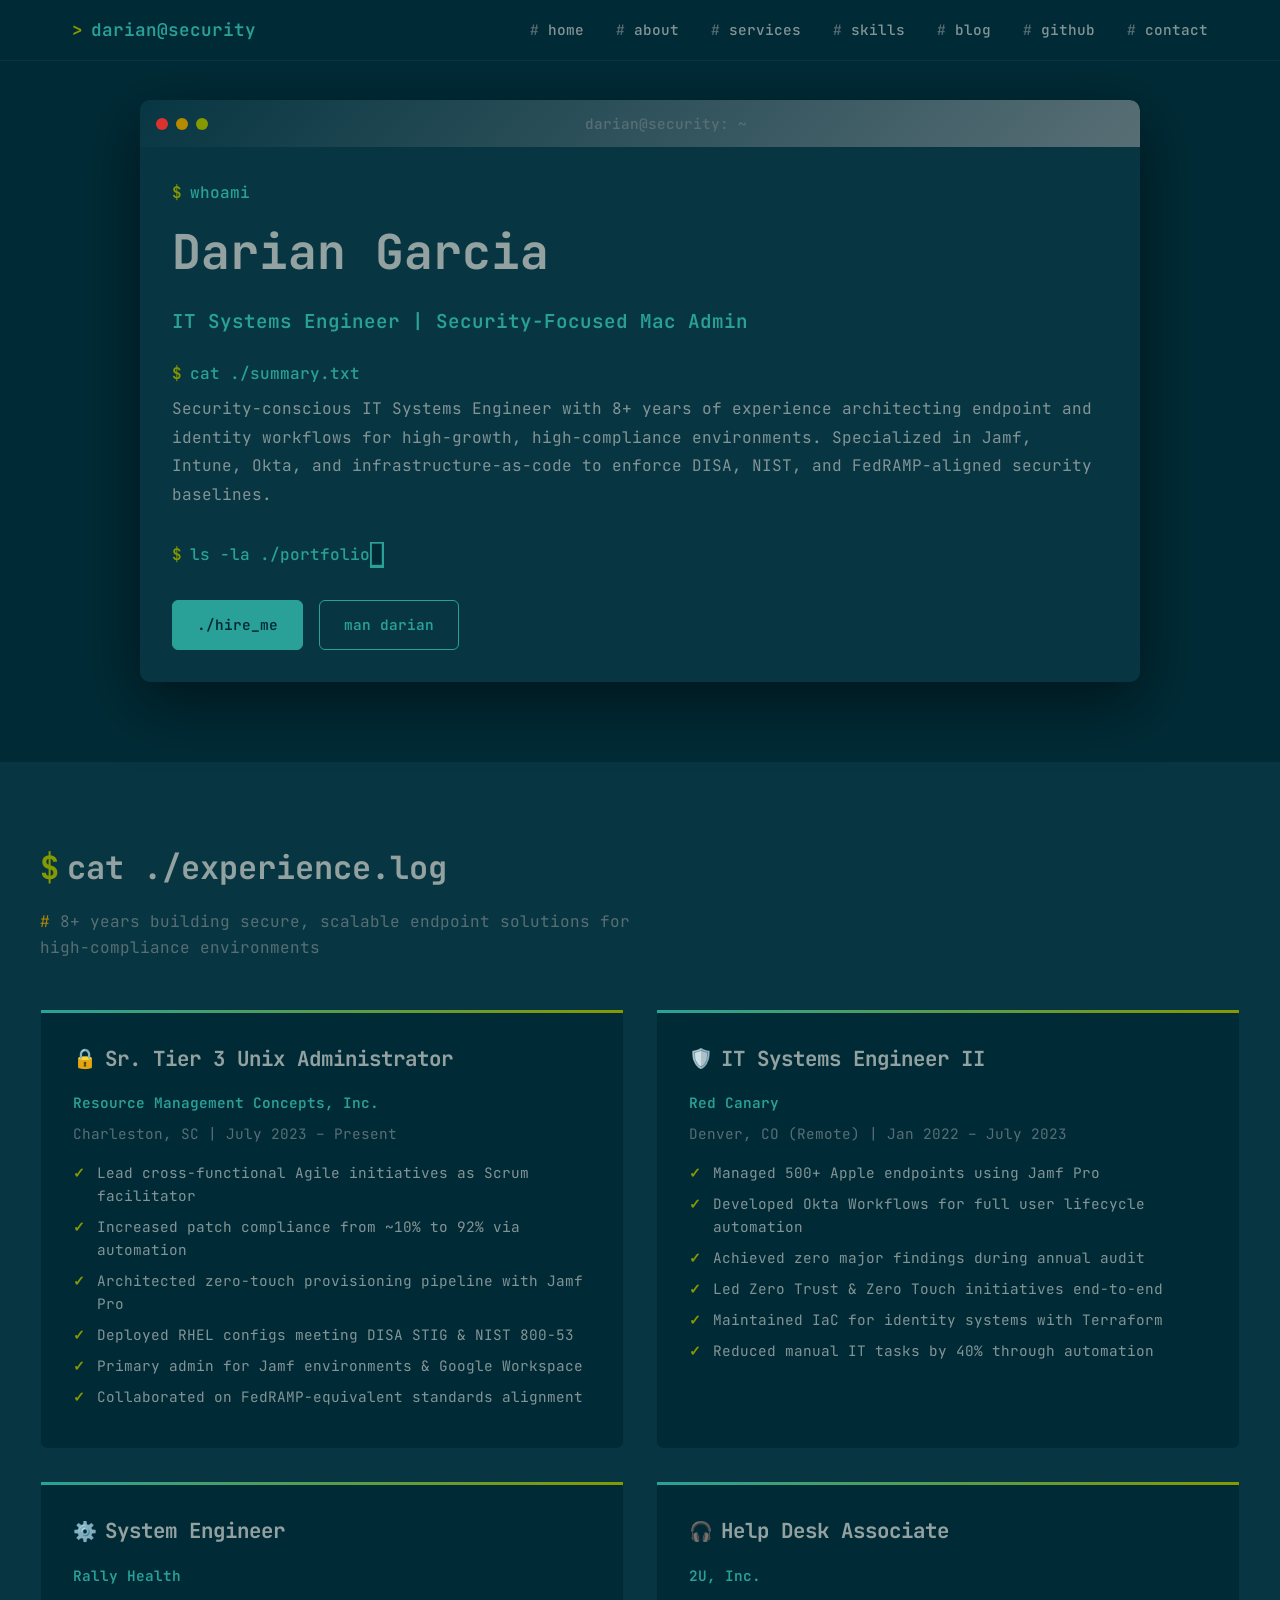
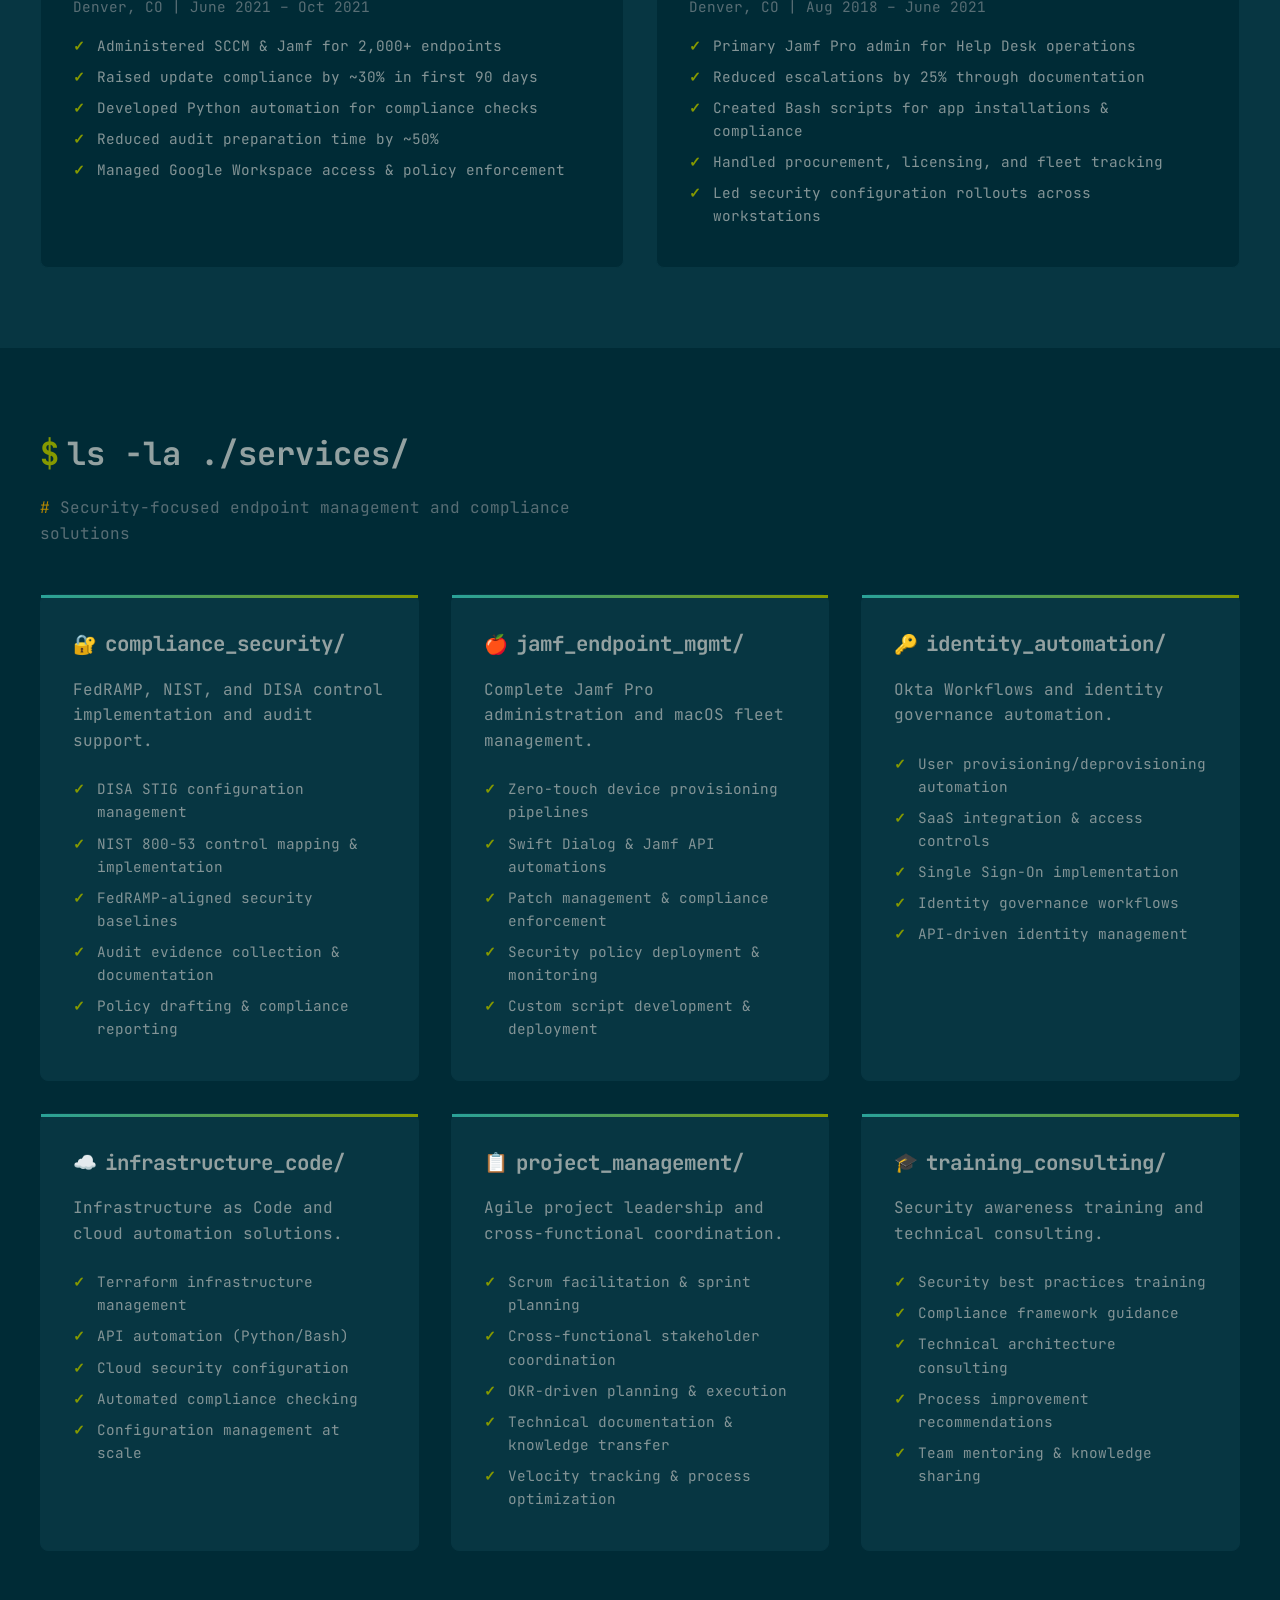
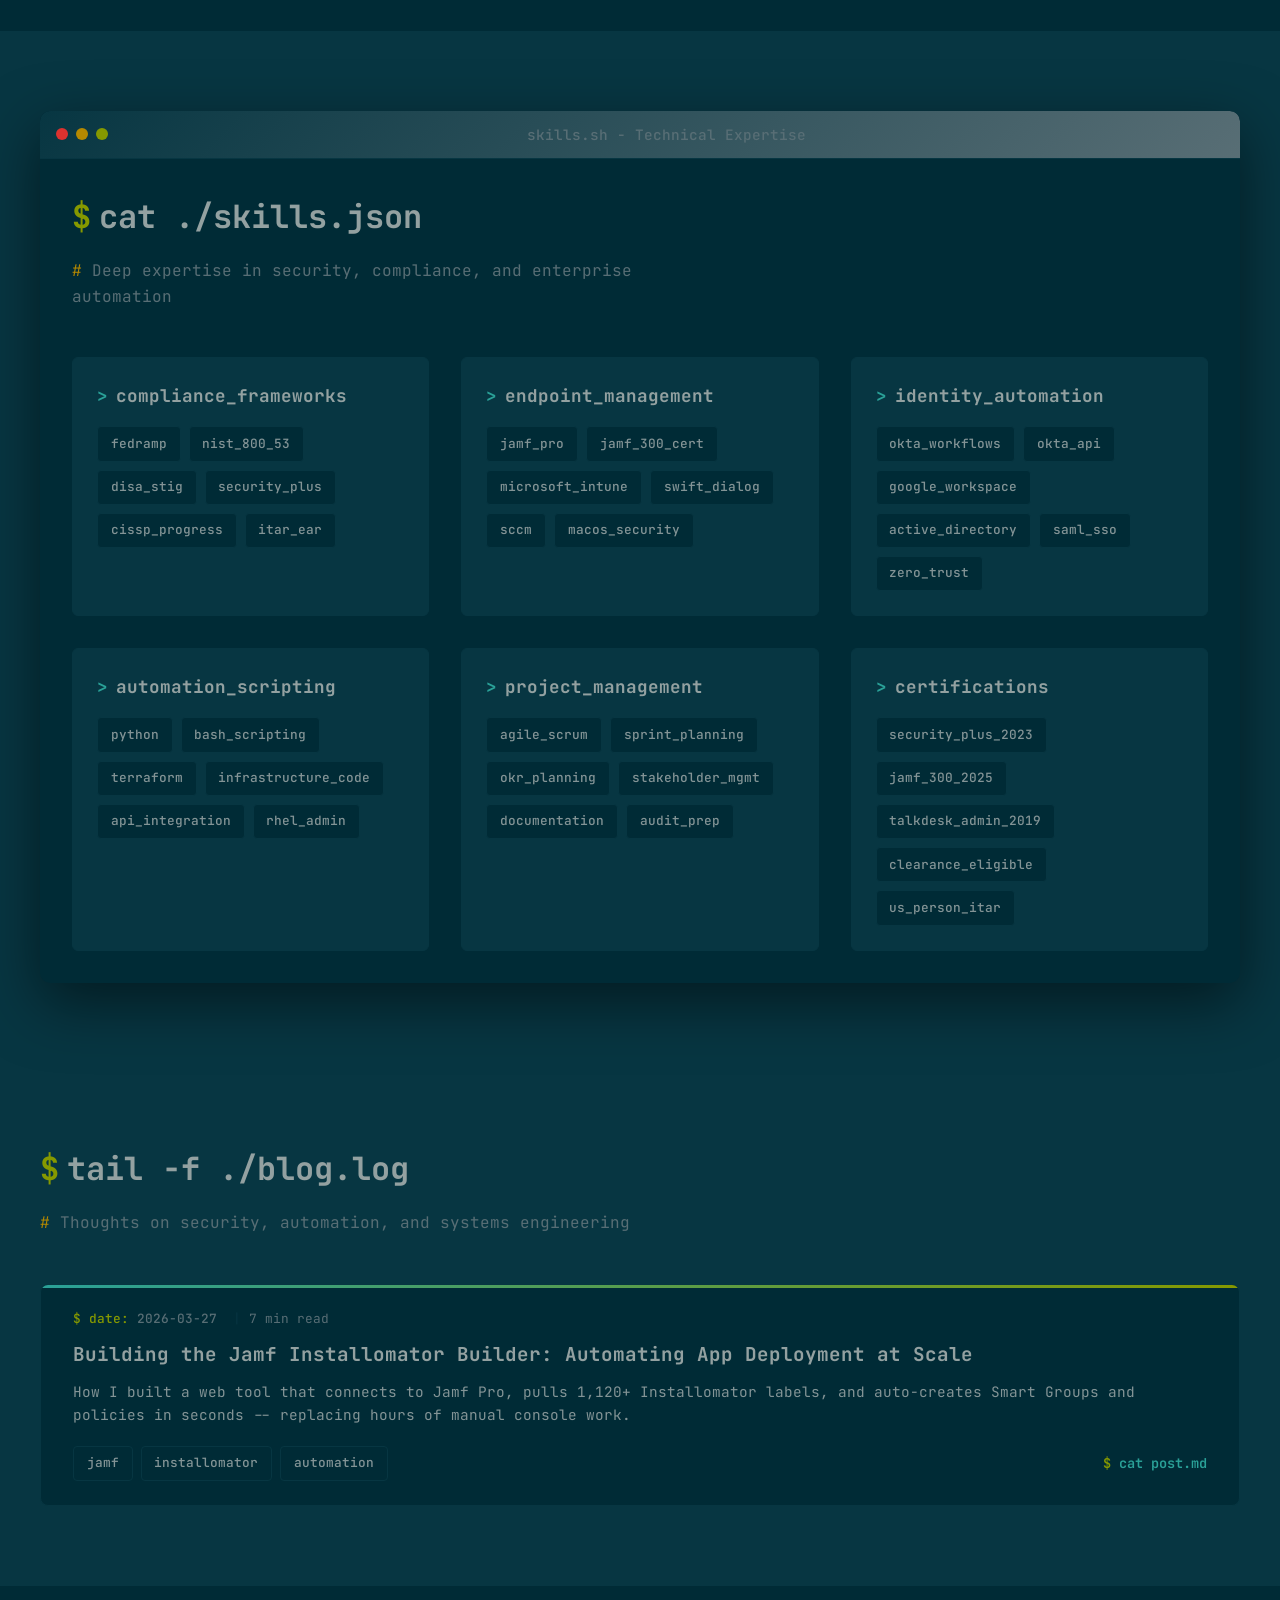
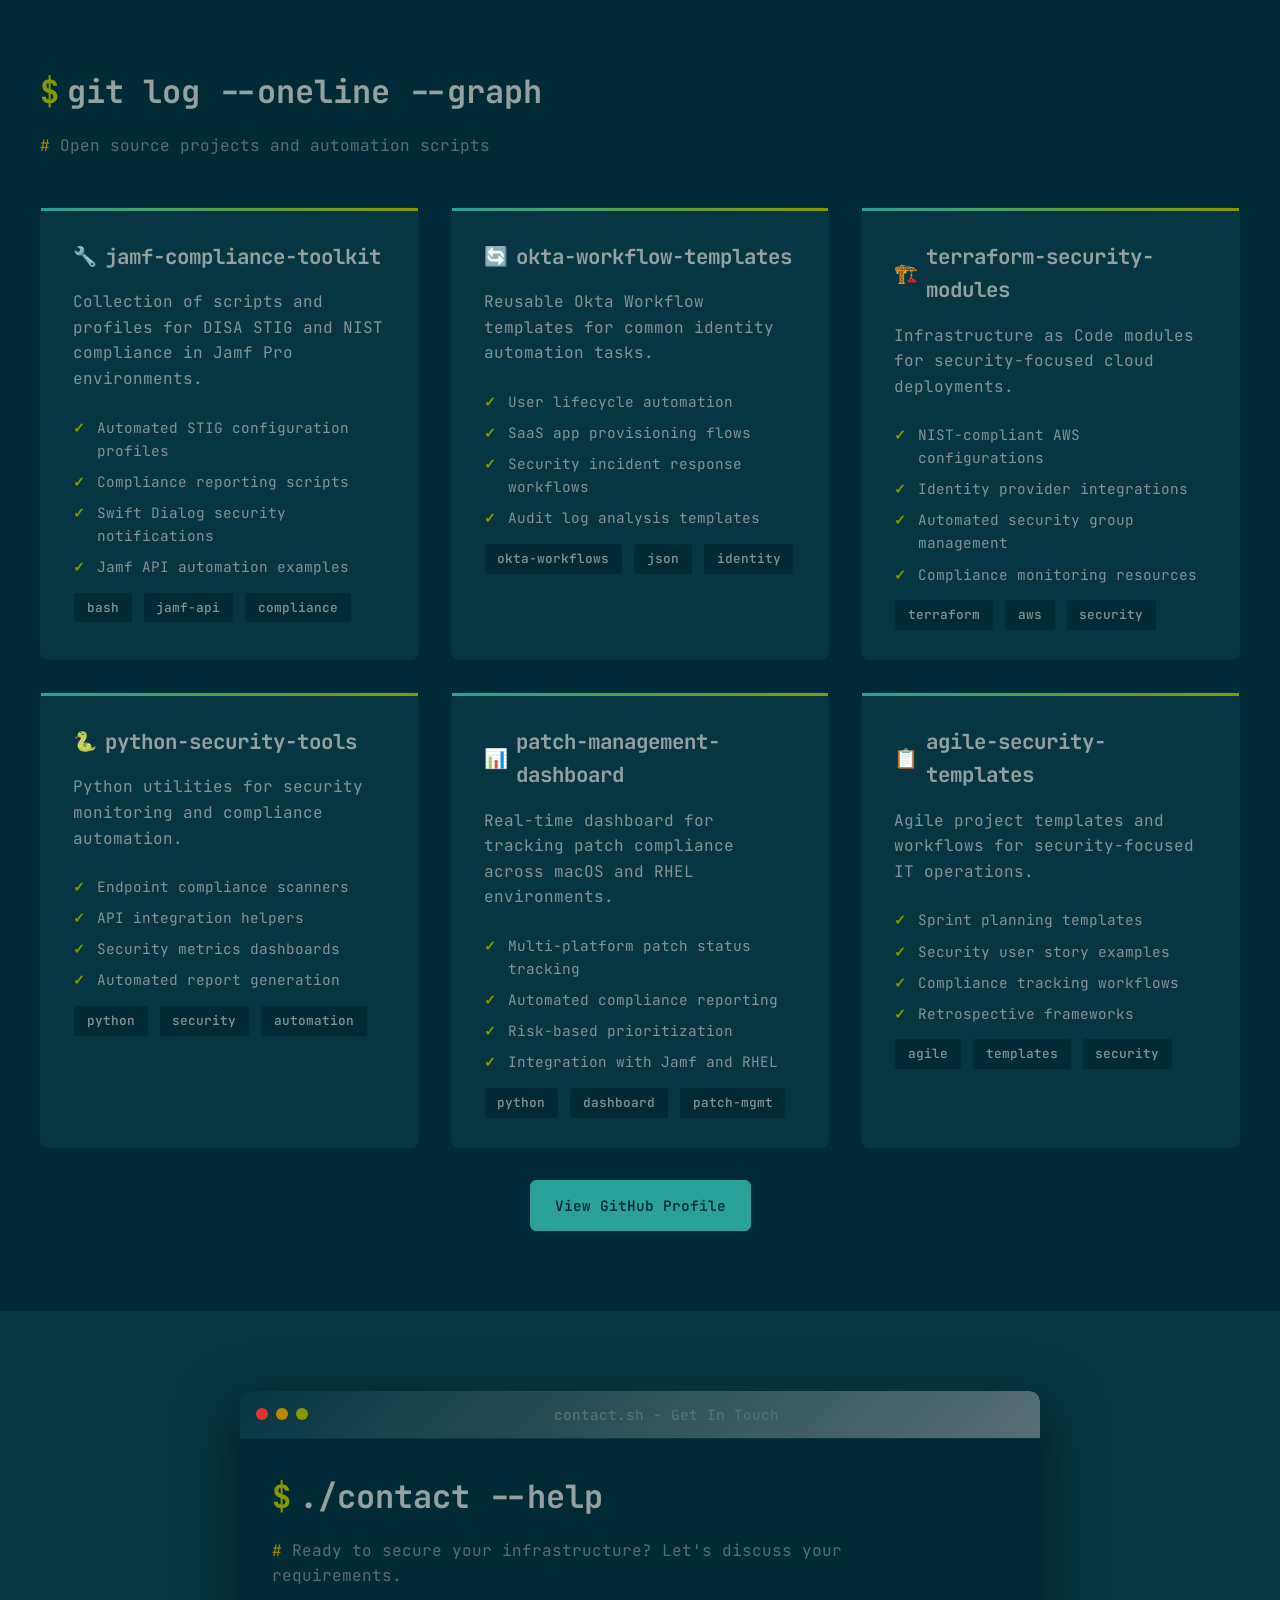
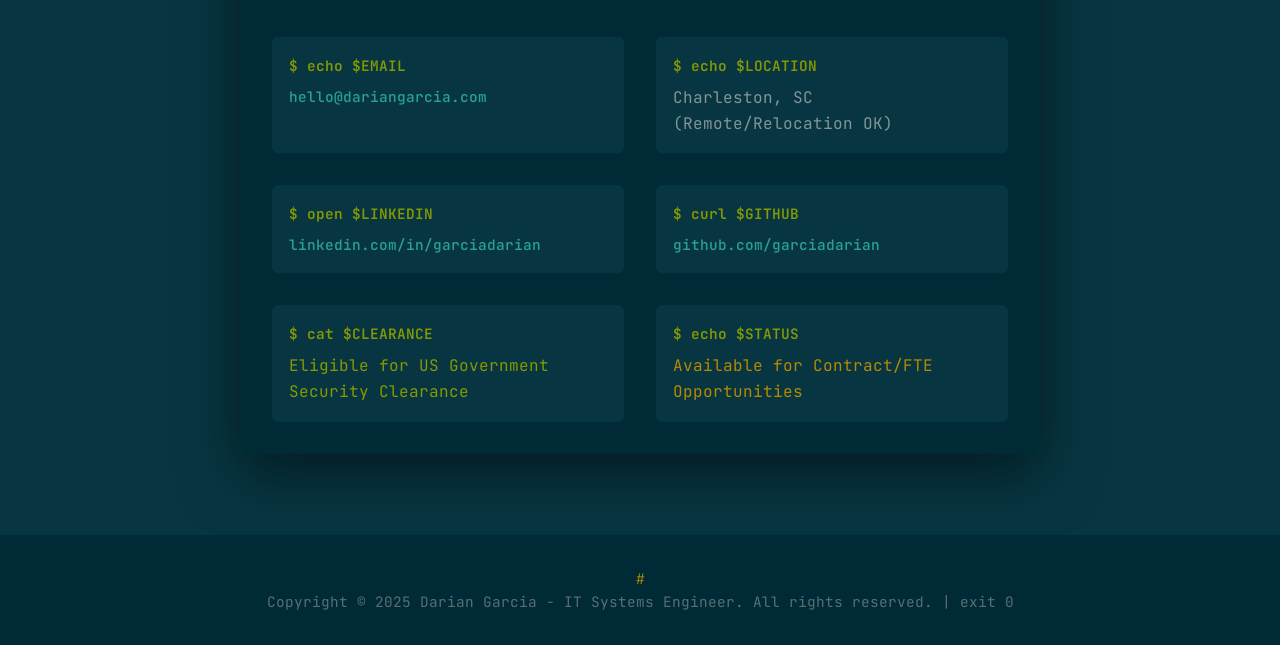
==== commit 8fab35c6: "Add Jamf Installomator Builder blog post - Create blog/jamf-installomator-builder.html with full pos" ====
--- a/index.html
+++ b/index.html
@@ -3,26 +3,929 @@
 <head>
     <meta charset="UTF-8">
     <meta name="viewport" content="width=device-width, initial-scale=1.0">
-    <title>Darian Garcia — IT Systems Engineer</title>
-    <meta name="description" content="Darian Garcia — IT Systems Engineer & Security-Focused Mac Admin. Jamf, Intune, Okta, Terraform.">
-    <link rel="stylesheet" href="assets/css/style.css">
+    <title>darian@security ~ % portfolio</title>
+    <style>
+        @import url('https://fonts.googleapis.com/css2?family=JetBrains+Mono:wght@300;400;500;600;700&display=swap');
+
+        :root {
+            /* Solarized Dark Terminal Theme */
+            --base03: #002b36;    /* background */
+            --base02: #073642;    /* background highlights */
+            --base01: #586e75;    /* comments / secondary content */
+            --base00: #657b83;    /* body text / default code / primary content */
+            --base0: #839496;     /* primary content */
+            --base1: #93a1a1;     /* emphasized content */
+            --base2: #eee8d5;     /* background */
+            --base3: #fdf6e3;     /* background highlights */
+            --yellow: #b58900;
+            --orange: #cb4b16;
+            --red: #dc322f;
+            --magenta: #d33682;
+            --violet: #6c71c4;
+            --blue: #268bd2;
+            --cyan: #2aa198;
+            --green: #859900;
+
+            /* Terminal specific colors */
+            --terminal-bg: var(--base03);
+            --terminal-fg: var(--base0);
+            --terminal-bright: var(--base1);
+            --terminal-dim: var(--base01);
+            --terminal-accent: var(--cyan);
+            --terminal-success: var(--green);
+            --terminal-warning: var(--yellow);
+            --terminal-error: var(--red);
+            --terminal-border: var(--base02);
+            --terminal-shadow: rgba(0, 0, 0, 0.5);
+        }
+
+        * {
+            margin: 0;
+            padding: 0;
+            box-sizing: border-box;
+        }
+
+        body {
+            font-family: 'JetBrains Mono', 'Monaco', 'Menlo', 'Ubuntu Mono', monospace;
+            line-height: 1.6;
+            color: var(--terminal-fg);
+            background: var(--terminal-bg);
+            overflow-x: hidden;
+        }
+
+        /* Terminal Window Chrome */
+        .terminal-window {
+            background: var(--base02);
+            border-radius: 10px 10px 0 0;
+            margin-bottom: 0;
+            box-shadow: 0 8px 40px var(--terminal-shadow);
+        }
+
+        .terminal-header {
+            display: flex;
+            align-items: center;
+            padding: 12px 16px;
+            background: linear-gradient(135deg, var(--base02) 0%, var(--base01) 100%);
+            border-radius: 10px 10px 0 0;
+            border-bottom: 1px solid var(--terminal-border);
+        }
+
+        .terminal-controls {
+            display: flex;
+            gap: 8px;
+        }
+
+        .terminal-button {
+            width: 12px;
+            height: 12px;
+            border-radius: 50%;
+        }
+
+        .terminal-button.close { background: var(--red); }
+        .terminal-button.minimize { background: var(--yellow); }
+        .terminal-button.maximize { background: var(--green); }
+
+        .terminal-title {
+            flex: 1;
+            text-align: center;
+            font-size: 0.9rem;
+            color: var(--terminal-dim);
+            font-weight: 500;
+        }
+
+        /* Header Navigation */
+        .header {
+            position: fixed;
+            top: 0;
+            width: 100%;
+            background: rgba(0, 43, 54, 0.95);
+            backdrop-filter: blur(20px);
+            border-bottom: 1px solid var(--terminal-border);
+            z-index: 1000;
+            font-family: 'JetBrains Mono', monospace;
+        }
+
+        .nav {
+            max-width: 1200px;
+            margin: 0 auto;
+            padding: 0 2rem;
+            display: flex;
+            justify-content: space-between;
+            align-items: center;
+            height: 60px;
+        }
+
+        .logo {
+            font-size: 1.1rem;
+            font-weight: 600;
+            color: var(--terminal-accent);
+            text-decoration: none;
+            display: flex;
+            align-items: center;
+            gap: 0.5rem;
+        }
+
+        .logo::before {
+            content: '>';
+            color: var(--terminal-success);
+            font-weight: 700;
+        }
+
+        .nav-links {
+            display: flex;
+            list-style: none;
+            gap: 2rem;
+        }
+
+        .nav-links a {
+            text-decoration: none;
+            color: var(--terminal-fg);
+            font-weight: 500;
+            transition: color 0.3s ease;
+            position: relative;
+            font-size: 0.9rem;
+        }
+
+        .nav-links a:hover {
+            color: var(--terminal-accent);
+        }
+
+        .nav-links a::before {
+            content: '# ';
+            color: var(--terminal-dim);
+        }
+
+        .nav-links a:hover::before {
+            color: var(--terminal-accent);
+        }
+
+        /* Hero Section */
+        .hero {
+            padding: 100px 2rem 80px;
+            background: var(--terminal-bg);
+            position: relative;
+        }
+
+        .hero-terminal {
+            max-width: 1000px;
+            margin: 0 auto;
+            background: var(--base02);
+            border-radius: 10px;
+            box-shadow: 0 20px 60px var(--terminal-shadow);
+            overflow: hidden;
+        }
+
+        .hero-content {
+            padding: 2rem;
+            position: relative;
+        }
+
+        .terminal-prompt {
+            color: var(--terminal-success);
+            font-weight: 600;
+            margin-bottom: 0.5rem;
+        }
+
+        .terminal-output {
+            margin-bottom: 1.5rem;
+        }
+
+        .hero h1 {
+            font-size: clamp(1.8rem, 4vw, 3rem);
+            font-weight: 700;
+            margin-bottom: 1rem;
+            color: var(--terminal-bright);
+        }
+
+        .hero .subtitle {
+            font-size: 1.2rem;
+            color: var(--terminal-accent);
+            margin-bottom: 1rem;
+            font-weight: 600;
+        }
+
+        .hero .description {
+            font-size: 1rem;
+            color: var(--terminal-fg);
+            margin-bottom: 2rem;
+            line-height: 1.8;
+        }
+
+        .command-line {
+            display: flex;
+            align-items: center;
+            margin-bottom: 0.5rem;
+            font-family: 'JetBrains Mono', monospace;
+        }
+
+        .prompt {
+            color: var(--terminal-success);
+            margin-right: 0.5rem;
+            font-weight: 600;
+        }
+
+        .command {
+            color: var(--terminal-accent);
+            font-weight: 500;
+        }
+
+        .cursor {
+            background: var(--terminal-accent);
+            color: var(--terminal-bg);
+            padding: 0 2px;
+            animation: blink 1s infinite;
+        }
+
+        @keyframes blink {
+            0%, 50% { opacity: 1; }
+            51%, 100% { opacity: 0; }
+        }
+
+        .cta-buttons {
+            display: flex;
+            gap: 1rem;
+            flex-wrap: wrap;
+            margin-top: 2rem;
+        }
+
+        .btn {
+            display: inline-flex;
+            align-items: center;
+            gap: 0.5rem;
+            padding: 0.8rem 1.5rem;
+            border-radius: 6px;
+            text-decoration: none;
+            font-weight: 600;
+            transition: all 0.3s ease;
+            border: 1px solid;
+            cursor: pointer;
+            font-size: 0.9rem;
+            font-family: 'JetBrains Mono', monospace;
+            position: relative;
+        }
+
+        .btn-primary {
+            background: var(--terminal-accent);
+            color: var(--terminal-bg);
+            border-color: var(--terminal-accent);
+        }
+
+        .btn-primary:hover {
+            background: var(--cyan);
+            border-color: var(--cyan);
+            transform: translateY(-2px);
+            box-shadow: 0 4px 20px rgba(42, 161, 152, 0.3);
+        }
+
+        .btn-secondary {
+            background: transparent;
+            color: var(--terminal-accent);
+            border-color: var(--terminal-accent);
+        }
+
+        .btn-secondary:hover {
+            background: var(--terminal-accent);
+            color: var(--terminal-bg);
+            transform: translateY(-2px);
+        }
+
+        /* About/Experience Section */
+        .about {
+            padding: 80px 2rem;
+            background: var(--base02);
+        }
+
+        .container {
+            max-width: 1200px;
+            margin: 0 auto;
+        }
+
+        .section-title {
+            font-size: 2rem;
+            font-weight: 700;
+            margin-bottom: 1rem;
+            color: var(--terminal-bright);
+            display: flex;
+            align-items: center;
+            gap: 0.5rem;
+        }
+
+        .section-title::before {
+            content: '$ ';
+            color: var(--terminal-success);
+        }
+
+        .section-subtitle {
+            font-size: 1rem;
+            color: var(--terminal-dim);
+            margin-bottom: 3rem;
+            max-width: 600px;
+        }
+
+        .section-subtitle::before {
+            content: '# ';
+            color: var(--terminal-warning);
+        }
+
+        .experience-grid {
+            display: grid;
+            grid-template-columns: repeat(auto-fit, minmax(400px, 1fr));
+            gap: 2rem;
+        }
+
+        .experience-card {
+            background: var(--terminal-bg);
+            padding: 2rem;
+            border-radius: 8px;
+            border: 1px solid var(--terminal-border);
+            transition: all 0.3s ease;
+            position: relative;
+        }
+
+        .experience-card::before {
+            content: '';
+            position: absolute;
+            top: 0;
+            left: 0;
+            right: 0;
+            height: 3px;
+            background: linear-gradient(90deg, var(--terminal-accent), var(--green));
+        }
+
+        .experience-card:hover {
+            transform: translateY(-3px);
+            border-color: var(--terminal-accent);
+            box-shadow: 0 10px 30px rgba(42, 161, 152, 0.2);
+        }
+
+        .experience-header {
+            display: flex;
+            align-items: center;
+            gap: 0.5rem;
+            margin-bottom: 1rem;
+        }
+
+        .experience-icon {
+            color: var(--terminal-success);
+            font-size: 1.2rem;
+            font-weight: 700;
+        }
+
+        .experience-card h3 {
+            font-size: 1.3rem;
+            font-weight: 700;
+            color: var(--terminal-bright);
+        }
+
+        .experience-meta {
+            color: var(--terminal-accent);
+            font-weight: 600;
+            margin-bottom: 0.5rem;
+            font-size: 0.9rem;
+        }
+
+        .experience-period {
+            color: var(--terminal-dim);
+            font-size: 0.9rem;
+            margin-bottom: 1rem;
+        }
+
+        .experience-card p {
+            color: var(--terminal-fg);
+            margin-bottom: 1.5rem;
+            line-height: 1.6;
+        }
+
+        .experience-features {
+            list-style: none;
+        }
+
+        .experience-features li {
+            color: var(--terminal-fg);
+            margin-bottom: 0.5rem;
+            padding-left: 1.5rem;
+            position: relative;
+            font-size: 0.9rem;
+        }
+
+        .experience-features li::before {
+            content: '✓';
+            position: absolute;
+            left: 0;
+            color: var(--terminal-success);
+            font-weight: bold;
+        }
+
+        /* Services Section */
+        .services {
+            padding: 80px 2rem;
+            background: var(--terminal-bg);
+        }
+
+        .services-grid {
+            display: grid;
+            grid-template-columns: repeat(auto-fit, minmax(350px, 1fr));
+            gap: 2rem;
+        }
+
+        .service-card {
+            background: var(--base02);
+            padding: 2rem;
+            border-radius: 8px;
+            border: 1px solid var(--terminal-border);
+            transition: all 0.3s ease;
+            position: relative;
+        }
+
+        .service-card::before {
+            content: '';
+            position: absolute;
+            top: 0;
+            left: 0;
+            right: 0;
+            height: 3px;
+            background: linear-gradient(90deg, var(--terminal-accent), var(--green));
+        }
+
+        .service-card:hover {
+            transform: translateY(-3px);
+            border-color: var(--terminal-accent);
+            box-shadow: 0 10px 30px rgba(42, 161, 152, 0.2);
+        }
+
+        .service-header {
+            display: flex;
+            align-items: center;
+            gap: 0.5rem;
+            margin-bottom: 1rem;
+        }
+
+        .service-icon {
+            color: var(--terminal-success);
+            font-size: 1.2rem;
+            font-weight: 700;
+        }
+
+        .service-card h3 {
+            font-size: 1.3rem;
+            font-weight: 700;
+            color: var(--terminal-bright);
+        }
+
+        .service-card p {
+            color: var(--terminal-fg);
+            margin-bottom: 1.5rem;
+            line-height: 1.6;
+        }
+
+        .service-features {
+            list-style: none;
+        }
+
+        .service-features li {
+            color: var(--terminal-fg);
+            margin-bottom: 0.5rem;
+            padding-left: 1.5rem;
+            position: relative;
+            font-size: 0.9rem;
+        }
+
+        .service-features li::before {
+            content: '✓';
+            position: absolute;
+            left: 0;
+            color: var(--terminal-success);
+            font-weight: bold;
+        }
+
+        /* Skills Section */
+        .skills {
+            padding: 80px 2rem;
+            background: var(--base02);
+        }
+
+        .skills-terminal {
+            max-width: 1200px;
+            margin: 0 auto;
+            background: var(--terminal-bg);
+            border-radius: 10px;
+            overflow: hidden;
+            box-shadow: 0 20px 60px var(--terminal-shadow);
+        }
+
+        .skills-content {
+            padding: 2rem;
+        }
+
+        .skills-grid {
+            display: grid;
+            grid-template-columns: repeat(auto-fit, minmax(280px, 1fr));
+            gap: 2rem;
+            margin-top: 2rem;
+        }
+
+        .skill-category {
+            background: var(--base02);
+            padding: 1.5rem;
+            border-radius: 6px;
+            border: 1px solid var(--terminal-border);
+            transition: all 0.3s ease;
+        }
+
+        .skill-category:hover {
+            border-color: var(--terminal-accent);
+            transform: translateY(-2px);
+        }
+
+        .skill-category h4 {
+            font-size: 1.1rem;
+            font-weight: 700;
+            margin-bottom: 1rem;
+            color: var(--terminal-bright);
+            display: flex;
+            align-items: center;
+            gap: 0.5rem;
+        }
+
+        .skill-category h4::before {
+            content: '>';
+            color: var(--terminal-accent);
+            font-weight: 700;
+        }
+
+        .skill-tags {
+            display: flex;
+            flex-wrap: wrap;
+            gap: 0.5rem;
+        }
+
+        .skill-tag {
+            background: var(--terminal-bg);
+            color: var(--terminal-fg);
+            padding: 0.4rem 0.8rem;
+            border-radius: 4px;
+            font-size: 0.8rem;
+            font-weight: 500;
+            border: 1px solid var(--terminal-border);
+            transition: all 0.3s ease;
+        }
+
+        .skill-tag:hover {
+            background: var(--terminal-accent);
+            color: var(--terminal-bg);
+            border-color: var(--terminal-accent);
+        }
+
+        /* Blog Section */
+        .blog {
+            padding: 80px 2rem;
+            background: var(--base02);
+        }
+
+        .blog-grid {
+            display: grid;
+            grid-template-columns: repeat(auto-fit, minmax(350px, 1fr));
+            gap: 2rem;
+        }
+
+        .blog-card {
+            background: var(--terminal-bg);
+            border-radius: 8px;
+            border: 1px solid var(--terminal-border);
+            transition: all 0.3s ease;
+            position: relative;
+            overflow: hidden;
+        }
+
+        .blog-card::before {
+            content: '';
+            position: absolute;
+            top: 0;
+            left: 0;
+            right: 0;
+            height: 3px;
+            background: linear-gradient(90deg, var(--terminal-accent), var(--green));
+        }
+
+        .blog-card:hover {
+            transform: translateY(-3px);
+            border-color: var(--terminal-accent);
+            box-shadow: 0 10px 30px rgba(42, 161, 152, 0.2);
+        }
+
+        .blog-card-header {
+            padding: 1.5rem 2rem 0;
+        }
+
+        .blog-card-meta {
+            display: flex;
+            align-items: center;
+            gap: 1rem;
+            margin-bottom: 0.75rem;
+            font-size: 0.8rem;
+        }
+
+        .blog-card-date {
+            color: var(--terminal-dim);
+            font-weight: 500;
+        }
+
+        .blog-card-date::before {
+            content: '$ date: ';
+            color: var(--terminal-success);
+        }
+
+        .blog-card-reading-time {
+            color: var(--terminal-dim);
+        }
+
+        .blog-card-reading-time::before {
+            content: '| ';
+            color: var(--terminal-border);
+        }
+
+        .blog-card h3 {
+            font-size: 1.2rem;
+            font-weight: 700;
+            color: var(--terminal-bright);
+            margin-bottom: 0.75rem;
+            line-height: 1.4;
+        }
+
+        .blog-card h3 a {
+            color: inherit;
+            text-decoration: none;
+            transition: color 0.3s ease;
+        }
+
+        .blog-card h3 a:hover {
+            color: var(--terminal-accent);
+        }
+
+        .blog-card-body {
+            padding: 0 2rem;
+        }
+
+        .blog-card-excerpt {
+            color: var(--terminal-fg);
+            font-size: 0.9rem;
+            line-height: 1.6;
+            margin-bottom: 1.25rem;
+        }
+
+        .blog-card-footer {
+            padding: 0 2rem 1.5rem;
+            display: flex;
+            justify-content: space-between;
+            align-items: center;
+            flex-wrap: wrap;
+            gap: 0.75rem;
+        }
+
+        .blog-card-tags {
+            display: flex;
+            gap: 0.5rem;
+            flex-wrap: wrap;
+        }
+
+        .blog-card-link {
+            color: var(--terminal-accent);
+            text-decoration: none;
+            font-weight: 600;
+            font-size: 0.85rem;
+            transition: color 0.3s ease;
+        }
+
+        .blog-card-link::before {
+            content: '$ ';
+            color: var(--terminal-success);
+        }
+
+        .blog-card-link:hover {
+            color: var(--cyan);
+        }
+
+        /* GitHub Section */
+        .github {
+            padding: 80px 2rem;
+            background: var(--terminal-bg);
+        }
+
+        /* Contact Section */
+        .contact {
+            padding: 80px 2rem;
+            background: var(--base02);
+        }
+
+        .contact-terminal {
+            max-width: 800px;
+            margin: 0 auto;
+            background: var(--terminal-bg);
+            border-radius: 10px;
+            overflow: hidden;
+            box-shadow: 0 20px 60px var(--terminal-shadow);
+        }
+
+        .contact-content {
+            padding: 2rem;
+        }
+
+        .contact-info {
+            display: grid;
+            grid-template-columns: repeat(auto-fit, minmax(250px, 1fr));
+            gap: 2rem;
+            margin-top: 2rem;
+        }
+
+        .contact-item {
+            display: flex;
+            flex-direction: column;
+            gap: 0.5rem;
+            padding: 1rem;
+            background: var(--base02);
+            border-radius: 6px;
+            border: 1px solid var(--terminal-border);
+            transition: all 0.3s ease;
+        }
+
+        .contact-item:hover {
+            border-color: var(--terminal-accent);
+            transform: translateY(-2px);
+        }
+
+        .contact-item .command-prompt {
+            color: var(--terminal-success);
+            font-weight: 600;
+            font-size: 0.9rem;
+        }
+
+        .contact-item a {
+            color: var(--terminal-accent);
+            text-decoration: none;
+            font-weight: 500;
+            transition: color 0.3s ease;
+            font-size: 0.9rem;
+        }
+
+        .contact-item a:hover {
+            color: var(--cyan);
+        }
+
+        /* Footer */
+        .footer {
+            background: var(--terminal-bg);
+            color: var(--terminal-dim);
+            text-align: center;
+            padding: 2rem;
+            border-top: 1px solid var(--terminal-border);
+            font-size: 0.9rem;
+        }
+
+        .footer::before {
+            content: '# ';
+            color: var(--terminal-warning);
+        }
+
+        /* Mobile Menu */
+        .mobile-menu-toggle {
+            display: none;
+            background: none;
+            border: 1px solid var(--terminal-border);
+            font-size: 1.2rem;
+            cursor: pointer;
+            color: var(--terminal-fg);
+            padding: 0.5rem;
+            border-radius: 4px;
+            transition: all 0.3s ease;
+        }
+
+        .mobile-menu-toggle:hover {
+            border-color: var(--terminal-accent);
+            color: var(--terminal-accent);
+        }
+
+        @media (max-width: 768px) {
+            .mobile-menu-toggle {
+                display: block;
+            }
+
+            .nav-links {
+                display: none;
+                position: absolute;
+                top: 100%;
+                left: 0;
+                right: 0;
+                background: var(--base02);
+                flex-direction: column;
+                padding: 2rem;
+                border-bottom: 1px solid var(--terminal-border);
+                border-top: 1px solid var(--terminal-border);
+            }
+
+            .nav-links.active {
+                display: flex;
+            }
+
+            .hero {
+                padding: 80px 1rem 60px;
+            }
+
+            .about,
+            .services,
+            .skills,
+            .blog,
+            .github,
+            .contact {
+                padding: 60px 1rem;
+            }
+
+            .experience-grid,
+            .services-grid,
+            .blog-grid {
+                grid-template-columns: 1fr;
+            }
+
+            .skills-grid {
+                grid-template-columns: 1fr;
+            }
+
+            .contact-info {
+                grid-template-columns: 1fr;
+            }
+        }
+
+        /* Animations */
+        @keyframes fadeInUp {
+            from {
+                opacity: 0;
+                transform: translateY(20px);
+            }
+            to {
+                opacity: 1;
+                transform: translateY(0);
+            }
+        }
+
+        .animate-on-scroll {
+            opacity: 0;
+            animation: fadeInUp 0.6s ease forwards;
+        }
+
+        .animate-on-scroll.visible {
+            opacity: 1;
+        }
+
+        /* Terminal-specific animations */
+        @keyframes typewriter {
+            from { width: 0; }
+            to { width: 100%; }
+        }
+
+        .typewriter {
+            overflow: hidden;
+            white-space: nowrap;
+            animation: typewriter 2s steps(40) 1s both;
+        }
+
+        /* Scrollbar styling */
+        ::-webkit-scrollbar {
+            width: 8px;
+        }
+
+        ::-webkit-scrollbar-track {
+            background: var(--terminal-bg);
+        }
+
+        ::-webkit-scrollbar-thumb {
+            background: var(--terminal-border);
+            border-radius: 4px;
+        }
+
+        ::-webkit-scrollbar-thumb:hover {
+            background: var(--terminal-dim);
+        }
+    </style>
 </head>
 <body>
     <!-- Header -->
     <header class="header">
         <nav class="nav">
-            <a href="index.html" class="logo">dariangarcia.com</a>
+            <a href="#" class="logo">darian@security</a>
             <button class="mobile-menu-toggle" onclick="toggleMobileMenu()">☰</button>
             <ul class="nav-links">
-                <li><a href="index.html">Home</a></li>
-                <li><a href="about.html">About</a></li>
-                <li><a href="blog.html">D.Log</a></li>
+                <li><a href="#home">home</a></li>
+                <li><a href="#about">about</a></li>
+                <li><a href="#services">services</a></li>
+                <li><a href="#skills">skills</a></li>
+                <li><a href="#blog">blog</a></li>
+                <li><a href="#github">github</a></li>
+                <li><a href="#contact">contact</a></li>
             </ul>
         </nav>
     </header>
 
     <!-- Hero Section -->
-    <section class="hero">
+    <section id="home" class="hero">
         <div class="hero-terminal terminal-window animate-on-scroll">
             <div class="terminal-header">
                 <div class="terminal-controls">
@@ -30,7 +933,7 @@
                     <div class="terminal-button minimize"></div>
                     <div class="terminal-button maximize"></div>
                 </div>
-                <div class="terminal-title">darian@garcia: ~</div>
+                <div class="terminal-title">darian@security: ~</div>
             </div>
             <div class="hero-content">
                 <div class="command-line">
@@ -41,15 +944,15 @@
                     <h1 class="typewriter">Darian Garcia</h1>
                     <p class="subtitle">IT Systems Engineer | Security-Focused Mac Admin</p>
                 </div>
-
+                
                 <div class="command-line">
                     <span class="prompt">$</span>
                     <span class="command">cat ./summary.txt</span>
                 </div>
                 <div class="terminal-output">
                     <p class="description">
-                        Security-conscious IT Systems Engineer with 8+ years of experience architecting endpoint and identity workflows
-                        for high-growth, high-compliance environments. Specialized in Jamf, Intune, Okta, and infrastructure-as-code
+                        Security-conscious IT Systems Engineer with 8+ years of experience architecting endpoint and identity workflows 
+                        for high-growth, high-compliance environments. Specialized in Jamf, Intune, Okta, and infrastructure-as-code 
                         to enforce DISA, NIST, and FedRAMP-aligned security baselines.
                     </p>
                 </div>
@@ -59,105 +962,281 @@
                     <span class="command">ls -la ./portfolio</span>
                     <span class="cursor">█</span>
                 </div>
-
+                
                 <div class="cta-buttons">
-                    <a href="#connect" class="btn btn-primary">Get In Touch</a>
-                    <a href="about.html" class="btn btn-secondary">Learn More</a>
+                    <a href="#contact" class="btn btn-primary">./hire_me</a>
+                    <a href="#about" class="btn btn-secondary">man darian</a>
                 </div>
             </div>
         </div>
     </section>
 
-    <!-- Latest Blog Posts -->
-    <section class="section section--alt">
+    <!-- About/Experience Section -->
+    <section id="about" class="about">
         <div class="container">
-            <h2 class="section-title animate-on-scroll">D.Log Entries</h2>
-            <p class="section-subtitle animate-on-scroll">Thoughts on security, automation, and systems engineering</p>
-
-            <div class="card-grid">
-                <!--
-                ===================================================
-                BLOG POST CARD TEMPLATE
-                ===================================================
-                To add a new post to the home page:
-                1. Copy the blog-card block from blog.html
-                2. Paste it ABOVE the "coming soon" card below
-                3. Remove the "coming soon" card once you have a real post
-                ===================================================
-                -->
-
-                <div class="blog-card animate-on-scroll">
-                    <div class="blog-card-header">
-                        <div class="blog-card-meta">
-                            <span class="blog-card-date">2026-02-15</span>
-                            <span class="blog-card-reading-time">5 min read</span>
-                        </div>
-                        <h3><a href="blog/introductions.html">Introductions</a></h3>
-                    </div>
-                    <div class="blog-card-body">
-                        <p class="blog-card-excerpt">This is a blog for system engineers who break things and fix things. Sometimes in that order. Sometimes not.</p>
-                    </div>
-                    <div class="blog-card-footer">
-                        <div class="blog-card-tags">
-                            <span class="skill-tag">IRL</span>
-                            <span class="skill-tag">Hello World</span>
-                        </div>
-                        <a href="blog/introductions.html" class="blog-card-link">Read More →</a>
-                    </div>
-                </div>
-            </div>
-
-            <div style="text-align: center; margin-top: 2rem;">
-                <a href="blog.html" class="btn btn-secondary">View All Entries</a>
+            <h2 class="section-title animate-on-scroll">cat ./experience.log</h2>
+            <p class="section-subtitle animate-on-scroll">
+                8+ years building secure, scalable endpoint solutions for high-compliance environments
+            </p>
+            
+            <div class="experience-grid">
+                <div class="experience-card animate-on-scroll">
+                    <div class="experience-header">
+                        <span class="experience-icon">🔒</span>
+                        <h3>Sr. Tier 3 Unix Administrator</h3>
+                    </div>
+                    <div class="experience-meta">Resource Management Concepts, Inc.</div>
+                    <div class="experience-period">Charleston, SC | July 2023 – Present</div>
+                    <ul class="experience-features">
+                        <li>Lead cross-functional Agile initiatives as Scrum facilitator</li>
+                        <li>Increased patch compliance from ~10% to 92% via automation</li>
+                        <li>Architected zero-touch provisioning pipeline with Jamf Pro</li>
+                        <li>Deployed RHEL configs meeting DISA STIG & NIST 800-53</li>
+                        <li>Primary admin for Jamf environments & Google Workspace</li>
+                        <li>Collaborated on FedRAMP-equivalent standards alignment</li>
+                    </ul>
+                </div>
+
+                <div class="experience-card animate-on-scroll">
+                    <div class="experience-header">
+                        <span class="experience-icon">🛡️</span>
+                        <h3>IT Systems Engineer II</h3>
+                    </div>
+                    <div class="experience-meta">Red Canary</div>
+                    <div class="experience-period">Denver, CO (Remote) | Jan 2022 – July 2023</div>
+                    <ul class="experience-features">
+                        <li>Managed 500+ Apple endpoints using Jamf Pro</li>
+                        <li>Developed Okta Workflows for full user lifecycle automation</li>
+                        <li>Achieved zero major findings during annual audit</li>
+                        <li>Led Zero Trust & Zero Touch initiatives end-to-end</li>
+                        <li>Maintained IaC for identity systems with Terraform</li>
+                        <li>Reduced manual IT tasks by 40% through automation</li>
+                    </ul>
+                </div>
+
+                <div class="experience-card animate-on-scroll">
+                    <div class="experience-header">
+                        <span class="experience-icon">⚙️</span>
+                        <h3>System Engineer</h3>
+                    </div>
+                    <div class="experience-meta">Rally Health</div>
+                    <div class="experience-period">Denver, CO | June 2021 – Oct 2021</div>
+                    <ul class="experience-features">
+                        <li>Administered SCCM & Jamf for 2,000+ endpoints</li>
+                        <li>Raised update compliance by ~30% in first 90 days</li>
+                        <li>Developed Python automation for compliance checks</li>
+                        <li>Reduced audit preparation time by ~50%</li>
+                        <li>Managed Google Workspace access & policy enforcement</li>
+                    </ul>
+                </div>
+
+                <div class="experience-card animate-on-scroll">
+                    <div class="experience-header">
+                        <span class="experience-icon">🎧</span>
+                        <h3>Help Desk Associate</h3>
+                    </div>
+                    <div class="experience-meta">2U, Inc.</div>
+                    <div class="experience-period">Denver, CO | Aug 2018 – June 2021</div>
+                    <ul class="experience-features">
+                        <li>Primary Jamf Pro admin for Help Desk operations</li>
+                        <li>Reduced escalations by 25% through documentation</li>
+                        <li>Created Bash scripts for app installations & compliance</li>
+                        <li>Handled procurement, licensing, and fleet tracking</li>
+                        <li>Led security configuration rollouts across workstations</li>
+                    </ul>
+                </div>
             </div>
         </div>
     </section>
 
-    <!-- Connect -->
-    <section class="section section--alt" id="connect">
+    <!-- Services Section -->
+    <section id="services" class="services">
         <div class="container">
-            <h2 class="section-title animate-on-scroll" style="justify-content: center;">Connect</h2>
-            <p class="section-subtitle animate-on-scroll" style="margin-left: auto; margin-right: auto; text-align: center;">Let's talk about your next project or opportunity.</p>
-
-            <div class="terminal-window animate-on-scroll" style="max-width: 800px; margin: 0 auto;">
+            <h2 class="section-title animate-on-scroll">ls -la ./services/</h2>
+            <p class="section-subtitle animate-on-scroll">
+                Security-focused endpoint management and compliance solutions
+            </p>
+            
+            <div class="services-grid">
+                <div class="service-card animate-on-scroll">
+                    <div class="service-header">
+                        <span class="service-icon">🔐</span>
+                        <h3>compliance_security/</h3>
+                    </div>
+                    <p>FedRAMP, NIST, and DISA control implementation and audit support.</p>
+                    <ul class="service-features">
+                        <li>DISA STIG configuration management</li>
+                        <li>NIST 800-53 control mapping & implementation</li>
+                        <li>FedRAMP-aligned security baselines</li>
+                        <li>Audit evidence collection & documentation</li>
+                        <li>Policy drafting & compliance reporting</li>
+                    </ul>
+                </div>
+
+                <div class="service-card animate-on-scroll">
+                    <div class="service-header">
+                        <span class="service-icon">🍎</span>
+                        <h3>jamf_endpoint_mgmt/</h3>
+                    </div>
+                    <p>Complete Jamf Pro administration and macOS fleet management.</p>
+                    <ul class="service-features">
+                        <li>Zero-touch device provisioning pipelines</li>
+                        <li>Swift Dialog & Jamf API automations</li>
+                        <li>Patch management & compliance enforcement</li>
+                        <li>Security policy deployment & monitoring</li>
+                        <li>Custom script development & deployment</li>
+                    </ul>
+                </div>
+
+                <div class="service-card animate-on-scroll">
+                    <div class="service-header">
+                        <span class="service-icon">🔑</span>
+                        <h3>identity_automation/</h3>
+                    </div>
+                    <p>Okta Workflows and identity governance automation.</p>
+                    <ul class="service-features">
+                        <li>User provisioning/deprovisioning automation</li>
+                        <li>SaaS integration & access controls</li>
+                        <li>Single Sign-On implementation</li>
+                        <li>Identity governance workflows</li>
+                        <li>API-driven identity management</li>
+                    </ul>
+                </div>
+
+                <div class="service-card animate-on-scroll">
+                    <div class="service-header">
+                        <span class="service-icon">☁️</span>
+                        <h3>infrastructure_code/</h3>
+                    </div>
+                    <p>Infrastructure as Code and cloud automation solutions.</p>
+                    <ul class="service-features">
+                        <li>Terraform infrastructure management</li>
+                        <li>API automation (Python/Bash)</li>
+                        <li>Cloud security configuration</li>
+                        <li>Automated compliance checking</li>
+                        <li>Configuration management at scale</li>
+                    </ul>
+                </div>
+
+                <div class="service-card animate-on-scroll">
+                    <div class="service-header">
+                        <span class="service-icon">📋</span>
+                        <h3>project_management/</h3>
+                    </div>
+                    <p>Agile project leadership and cross-functional coordination.</p>
+                    <ul class="service-features">
+                        <li>Scrum facilitation & sprint planning</li>
+                        <li>Cross-functional stakeholder coordination</li>
+                        <li>OKR-driven planning & execution</li>
+                        <li>Technical documentation & knowledge transfer</li>
+                        <li>Velocity tracking & process optimization</li>
+                    </ul>
+                </div>
+
+                <div class="service-card animate-on-scroll">
+                    <div class="service-header">
+                        <span class="service-icon">🎓</span>
+                        <h3>training_consulting/</h3>
+                    </div>
+                    <p>Security awareness training and technical consulting.</p>
+                    <ul class="service-features">
+                        <li>Security best practices training</li>
+                        <li>Compliance framework guidance</li>
+                        <li>Technical architecture consulting</li>
+                        <li>Process improvement recommendations</li>
+                        <li>Team mentoring & knowledge sharing</li>
+                    </ul>
+                </div>
+            </div>
+        </div>
+    </section>
+
+    <!-- Skills Section -->
+    <section id="skills" class="skills">
+        <div class="container">
+            <div class="skills-terminal terminal-window animate-on-scroll">
                 <div class="terminal-header">
                     <div class="terminal-controls">
                         <div class="terminal-button close"></div>
                         <div class="terminal-button minimize"></div>
                         <div class="terminal-button maximize"></div>
                     </div>
-                    <div class="terminal-title">contact_info.json</div>
-                </div>
-                <div style="padding: 2rem;">
-                    <div class="contact-grid">
-                        <div class="contact-item animate-on-scroll">
-                            <div class="command-prompt">Email</div>
-                            <a href="mailto:hello@dariangarcia.com">hello@dariangarcia.com</a>
+                    <div class="terminal-title">skills.sh - Technical Expertise</div>
+                </div>
+                <div class="skills-content">
+                    <h2 class="section-title">cat ./skills.json</h2>
+                    <p class="section-subtitle">Deep expertise in security, compliance, and enterprise automation</p>
+                    
+                    <div class="skills-grid">
+                        <div class="skill-category animate-on-scroll">
+                            <h4>compliance_frameworks</h4>
+                            <div class="skill-tags">
+                                <span class="skill-tag">fedramp</span>
+                                <span class="skill-tag">nist_800_53</span>
+                                <span class="skill-tag">disa_stig</span>
+                                <span class="skill-tag">security_plus</span>
+                                <span class="skill-tag">cissp_progress</span>
+                                <span class="skill-tag">itar_ear</span>
+                            </div>
                         </div>
 
-                        <div class="contact-item animate-on-scroll">
-                            <div class="command-prompt">Location</div>
-                            <span style="color: var(--terminal-fg);">Charleston, SC (Remote/Relocation OK)</span>
+                        <div class="skill-category animate-on-scroll">
+                            <h4>endpoint_management</h4>
+                            <div class="skill-tags">
+                                <span class="skill-tag">jamf_pro</span>
+                                <span class="skill-tag">jamf_300_cert</span>
+                                <span class="skill-tag">microsoft_intune</span>
+                                <span class="skill-tag">swift_dialog</span>
+                                <span class="skill-tag">sccm</span>
+                                <span class="skill-tag">macos_security</span>
+                            </div>
                         </div>
 
-                        <div class="contact-item animate-on-scroll">
-                            <div class="command-prompt">LinkedIn</div>
-                            <a href="https://www.linkedin.com/in/garciadarian/" target="_blank">linkedin.com/in/garciadarian</a>
+                        <div class="skill-category animate-on-scroll">
+                            <h4>identity_automation</h4>
+                            <div class="skill-tags">
+                                <span class="skill-tag">okta_workflows</span>
+                                <span class="skill-tag">okta_api</span>
+                                <span class="skill-tag">google_workspace</span>
+                                <span class="skill-tag">active_directory</span>
+                                <span class="skill-tag">saml_sso</span>
+                                <span class="skill-tag">zero_trust</span>
+                            </div>
                         </div>
 
-                        <div class="contact-item animate-on-scroll">
-                            <div class="command-prompt">GitHub</div>
-                            <a href="https://github.com/darixn" target="_blank">github.com/darixn</a>
+                        <div class="skill-category animate-on-scroll">
+                            <h4>automation_scripting</h4>
+                            <div class="skill-tags">
+                                <span class="skill-tag">python</span>
+                                <span class="skill-tag">bash_scripting</span>
+                                <span class="skill-tag">terraform</span>
+                                <span class="skill-tag">infrastructure_code</span>
+                                <span class="skill-tag">api_integration</span>
+                                <span class="skill-tag">rhel_admin</span>
+                            </div>
                         </div>
 
-                        <div class="contact-item animate-on-scroll">
-                            <div class="command-prompt">Clearance</div>
-                            <span style="color: var(--terminal-success);">Eligible for US Government Security Clearance</span>
+                        <div class="skill-category animate-on-scroll">
+                            <h4>project_management</h4>
+                            <div class="skill-tags">
+                                <span class="skill-tag">agile_scrum</span>
+                                <span class="skill-tag">sprint_planning</span>
+                                <span class="skill-tag">okr_planning</span>
+                                <span class="skill-tag">stakeholder_mgmt</span>
+                                <span class="skill-tag">documentation</span>
+                                <span class="skill-tag">audit_prep</span>
+                            </div>
                         </div>
 
-                        <div class="contact-item animate-on-scroll">
-                            <div class="command-prompt">Availability</div>
-                            <span style="color: var(--terminal-warning);">Available for Contract/FTE Opportunities</span>
+                        <div class="skill-category animate-on-scroll">
+                            <h4>certifications</h4>
+                            <div class="skill-tags">
+                                <span class="skill-tag">security_plus_2023</span>
+                                <span class="skill-tag">jamf_300_2025</span>
+                                <span class="skill-tag">talkdesk_admin_2019</span>
+                                <span class="skill-tag">clearance_eligible</span>
+                                <span class="skill-tag">us_person_itar</span>
+                            </div>
                         </div>
                     </div>
                 </div>
@@ -165,27 +1244,352 @@
         </div>
     </section>
 
+    <!-- Blog Section -->
+    <section id="blog" class="blog">
+        <div class="container">
+            <h2 class="section-title animate-on-scroll">tail -f ./blog.log</h2>
+            <p class="section-subtitle animate-on-scroll">
+                Thoughts on security, automation, and systems engineering
+            </p>
+
+            <div class="blog-grid">
+                <!-- Blog Post Card Template:
+                     Copy this card block for each new post.
+                     Update: date, reading time, title, href, excerpt, tags. -->
+                <div class="blog-card animate-on-scroll">
+                    <div class="blog-card-header">
+                        <div class="blog-card-meta">
+                            <span class="blog-card-date">2026-03-27</span>
+                            <span class="blog-card-reading-time">7 min read</span>
+                        </div>
+                        <h3><a href="blog/jamf-installomator-builder.html">Building the Jamf Installomator Builder: Automating App Deployment at Scale</a></h3>
+                    </div>
+                    <div class="blog-card-body">
+                        <p class="blog-card-excerpt">How I built a web tool that connects to Jamf Pro, pulls 1,120+ Installomator labels, and auto-creates Smart Groups and policies in seconds -- replacing hours of manual console work.</p>
+                    </div>
+                    <div class="blog-card-footer">
+                        <div class="blog-card-tags">
+                            <span class="skill-tag">jamf</span>
+                            <span class="skill-tag">installomator</span>
+                            <span class="skill-tag">automation</span>
+                        </div>
+                        <a href="blog/jamf-installomator-builder.html" class="blog-card-link">cat post.md</a>
+                    </div>
+                </div>
+            </div>
+        </div>
+    </section>
+
+    <!-- GitHub Section -->
+    <section id="github" class="github">
+        <div class="container">
+            <h2 class="section-title animate-on-scroll">git log --oneline --graph</h2>
+            <p class="section-subtitle animate-on-scroll">
+                Open source projects and automation scripts
+            </p>
+            
+            <div class="services-grid">
+                <div class="service-card animate-on-scroll">
+                    <div class="service-header">
+                        <span class="service-icon">🔧</span>
+                        <h3>jamf-compliance-toolkit</h3>
+                    </div>
+                    <p>Collection of scripts and profiles for DISA STIG and NIST compliance in Jamf Pro environments.</p>
+                    <ul class="service-features">
+                        <li>Automated STIG configuration profiles</li>
+                        <li>Compliance reporting scripts</li>
+                        <li>Swift Dialog security notifications</li>
+                        <li>Jamf API automation examples</li>
+                    </ul>
+                    <div style="margin-top: 1rem;">
+                        <span class="skill-tag">bash</span>
+                        <span class="skill-tag">jamf-api</span>
+                        <span class="skill-tag">compliance</span>
+                    </div>
+                </div>
+
+                <div class="service-card animate-on-scroll">
+                    <div class="service-header">
+                        <span class="service-icon">🔄</span>
+                        <h3>okta-workflow-templates</h3>
+                    </div>
+                    <p>Reusable Okta Workflow templates for common identity automation tasks.</p>
+                    <ul class="service-features">
+                        <li>User lifecycle automation</li>
+                        <li>SaaS app provisioning flows</li>
+                        <li>Security incident response workflows</li>
+                        <li>Audit log analysis templates</li>
+                    </ul>
+                    <div style="margin-top: 1rem;">
+                        <span class="skill-tag">okta-workflows</span>
+                        <span class="skill-tag">json</span>
+                        <span class="skill-tag">identity</span>
+                    </div>
+                </div>
+
+                <div class="service-card animate-on-scroll">
+                    <div class="service-header">
+                        <span class="service-icon">🏗️</span>
+                        <h3>terraform-security-modules</h3>
+                    </div>
+                    <p>Infrastructure as Code modules for security-focused cloud deployments.</p>
+                    <ul class="service-features">
+                        <li>NIST-compliant AWS configurations</li>
+                        <li>Identity provider integrations</li>
+                        <li>Automated security group management</li>
+                        <li>Compliance monitoring resources</li>
+                    </ul>
+                    <div style="margin-top: 1rem;">
+                        <span class="skill-tag">terraform</span>
+                        <span class="skill-tag">aws</span>
+                        <span class="skill-tag">security</span>
+                    </div>
+                </div>
+
+                <div class="service-card animate-on-scroll">
+                    <div class="service-header">
+                        <span class="service-icon">🐍</span>
+                        <h3>python-security-tools</h3>
+                    </div>
+                    <p>Python utilities for security monitoring and compliance automation.</p>
+                    <ul class="service-features">
+                        <li>Endpoint compliance scanners</li>
+                        <li>API integration helpers</li>
+                        <li>Security metrics dashboards</li>
+                        <li>Automated report generation</li>
+                    </ul>
+                    <div style="margin-top: 1rem;">
+                        <span class="skill-tag">python</span>
+                        <span class="skill-tag">security</span>
+                        <span class="skill-tag">automation</span>
+                    </div>
+                </div>
+
+                <div class="service-card animate-on-scroll">
+                    <div class="service-header">
+                        <span class="service-icon">📊</span>
+                        <h3>patch-management-dashboard</h3>
+                    </div>
+                    <p>Real-time dashboard for tracking patch compliance across macOS and RHEL environments.</p>
+                    <ul class="service-features">
+                        <li>Multi-platform patch status tracking</li>
+                        <li>Automated compliance reporting</li>
+                        <li>Risk-based prioritization</li>
+                        <li>Integration with Jamf and RHEL</li>
+                    </ul>
+                    <div style="margin-top: 1rem;">
+                        <span class="skill-tag">python</span>
+                        <span class="skill-tag">dashboard</span>
+                        <span class="skill-tag">patch-mgmt</span>
+                    </div>
+                </div>
+
+                <div class="service-card animate-on-scroll">
+                    <div class="service-header">
+                        <span class="service-icon">📋</span>
+                        <h3>agile-security-templates</h3>
+                    </div>
+                    <p>Agile project templates and workflows for security-focused IT operations.</p>
+                    <ul class="service-features">
+                        <li>Sprint planning templates</li>
+                        <li>Security user story examples</li>
+                        <li>Compliance tracking workflows</li>
+                        <li>Retrospective frameworks</li>
+                    </ul>
+                    <div style="margin-top: 1rem;">
+                        <span class="skill-tag">agile</span>
+                        <span class="skill-tag">templates</span>
+                        <span class="skill-tag">security</span>
+                    </div>
+                </div>
+            </div>
+
+            <div style="text-align: center; margin-top: 2rem;">
+                <a href="https://github.com/darixn" class="btn btn-primary" target="_blank">View GitHub Profile</a>
+            </div>
+        </div>
+    </section>
+
+    <!-- Contact Section -->
+    <section id="contact" class="contact">
+        <div class="container">
+            <div class="contact-terminal terminal-window animate-on-scroll">
+                <div class="terminal-header">
+                    <div class="terminal-controls">
+                        <div class="terminal-button close"></div>
+                        <div class="terminal-button minimize"></div>
+                        <div class="terminal-button maximize"></div>
+                    </div>
+                    <div class="terminal-title">contact.sh - Get In Touch</div>
+                </div>
+                <div class="contact-content">
+                    <h2 class="section-title">./contact --help</h2>
+                    <p class="section-subtitle">Ready to secure your infrastructure? Let's discuss your requirements.</p>
+                    
+                    <div class="contact-info">
+                        <div class="contact-item animate-on-scroll">
+                            <div class="command-prompt">$ echo $EMAIL</div>
+                            <a href="mailto:hello@dariangarcia.com">hello@dariangarcia.com</a>
+                        </div>
+                        
+                        <div class="contact-item animate-on-scroll">
+                            <div class="command-prompt">$ echo $LOCATION</div>
+                            <span style="color: var(--terminal-fg);">Charleston, SC (Remote/Relocation OK)</span>
+                        </div>
+                        
+                        <div class="contact-item animate-on-scroll">
+                            <div class="command-prompt">$ open $LINKEDIN</div>
+                            <a href="https://www.linkedin.com/in/garciadarian/" target="_blank">linkedin.com/in/garciadarian</a>
+                        </div>
+                        
+                        <div class="contact-item animate-on-scroll">
+                            <div class="command-prompt">$ curl $GITHUB</div>
+                            <a href="https://github.com/darixn" target="_blank">github.com/garciadarian</a>
+                        </div>
+
+                        <div class="contact-item animate-on-scroll">
+                            <div class="command-prompt">$ cat $CLEARANCE</div>
+                            <span style="color: var(--terminal-success);">Eligible for US Government Security Clearance</span>
+                        </div>
+                        
+                        <div class="contact-item animate-on-scroll">
+                            <div class="command-prompt">$ echo $STATUS</div>
+                            <span style="color: var(--terminal-warning);">Available for Contract/FTE Opportunities</span>
+                        </div>
+                    </div>
+                </div>
+            </div>
+        </div>
+    </section>
+
     <!-- Footer -->
     <footer class="footer">
         <div class="container">
-            <p>© 2026 Darian Garcia — IT Systems Engineer. All rights reserved.</p>
+            <p>Copyright © 2025 Darian Garcia - IT Systems Engineer. All rights reserved. | exit 0</p>
         </div>
     </footer>
 
-    <script src="assets/js/main.js"></script>
     <script>
-        // Hero typing effect
+        // Mobile menu toggle
+        function toggleMobileMenu() {
+            const navLinks = document.querySelector('.nav-links');
+            navLinks.classList.toggle('active');
+        }
+
+        // Smooth scrolling for navigation links
+        document.querySelectorAll('a[href^="#"]').forEach(anchor => {
+            anchor.addEventListener('click', function (e) {
+                e.preventDefault();
+                const target = document.querySelector(this.getAttribute('href'));
+                if (target) {
+                    target.scrollIntoView({
+                        behavior: 'smooth',
+                        block: 'start'
+                    });
+                }
+                // Close mobile menu if open
+                document.querySelector('.nav-links').classList.remove('active');
+            });
+        });
+
+        // Scroll animations
+        const observerOptions = {
+            threshold: 0.1,
+            rootMargin: '0px 0px -50px 0px'
+        };
+
+        const observer = new IntersectionObserver((entries) => {
+            entries.forEach(entry => {
+                if (entry.isIntersecting) {
+                    entry.target.classList.add('visible');
+                }
+            });
+        }, observerOptions);
+
+        // Observe all elements with animate-on-scroll class
+        document.querySelectorAll('.animate-on-scroll').forEach(el => {
+            observer.observe(el);
+        });
+
+        // Header background on scroll
+        window.addEventListener('scroll', () => {
+            const header = document.querySelector('.header');
+            if (window.scrollY > 50) {
+                header.style.background = 'rgba(0, 43, 54, 0.98)';
+            } else {
+                header.style.background = 'rgba(0, 43, 54, 0.95)';
+            }
+        });
+
+        // Add staggered animation delays
+        document.querySelectorAll('.experience-card').forEach((card, index) => {
+            card.style.animationDelay = `${index * 0.1}s`;
+        });
+
+        document.querySelectorAll('.service-card').forEach((card, index) => {
+            card.style.animationDelay = `${index * 0.1}s`;
+        });
+
+        document.querySelectorAll('.skill-category').forEach((category, index) => {
+            category.style.animationDelay = `${index * 0.1}s`;
+        });
+
+        document.querySelectorAll('.blog-card').forEach((card, index) => {
+            card.style.animationDelay = `${index * 0.1}s`;
+        });
+
+        document.querySelectorAll('.contact-item').forEach((item, index) => {
+            item.style.animationDelay = `${index * 0.1}s`;
+        });
+
+        // Terminal typing effect for hero section
+        function typeWriter(element, text, speed = 50) {
+            let i = 0;
+            element.innerHTML = '';
+            function type() {
+                if (i < text.length) {
+                    element.innerHTML += text.charAt(i);
+                    i++;
+                    setTimeout(type, speed);
+                }
+            }
+            type();
+        }
+
+        // Initialize typing effect when page loads
         window.addEventListener('load', () => {
             setTimeout(() => {
-                const h1 = document.querySelector('.hero h1');
-                if (!h1) return;
-                const text = 'Darian Garcia';
-                h1.innerHTML = '';
-                let i = 0;
-                (function type() {
-                    if (i < text.length) { h1.innerHTML += text.charAt(i++); setTimeout(type, 100); }
-                })();
+                const heroTitle = document.querySelector('.hero h1');
+                if (heroTitle) {
+                    typeWriter(heroTitle, 'Darian Garcia', 100);
+                }
             }, 1000);
+        });
+
+        // Add random terminal-like effects
+        function addTerminalGlitch() {
+            const elements = document.querySelectorAll('.command, .terminal-bright');
+            elements.forEach(el => {
+                if (Math.random() < 0.01) { // 1% chance
+                    el.style.textShadow = '2px 0 #ff00ff, -2px 0 #00ffff';
+                    setTimeout(() => {
+                        el.style.textShadow = 'none';
+                    }, 100);
+                }
+            });
+        }
+
+        // Run glitch effect occasionally
+        setInterval(addTerminalGlitch, 5000);
+
+        // Terminal cursor blink control
+        document.addEventListener('DOMContentLoaded', function() {
+            const cursor = document.querySelector('.cursor');
+            if (cursor) {
+                setInterval(() => {
+                    cursor.style.opacity = cursor.style.opacity === '0' ? '1' : '0';
+                }, 500);
+            }
         });
     </script>
 </body>
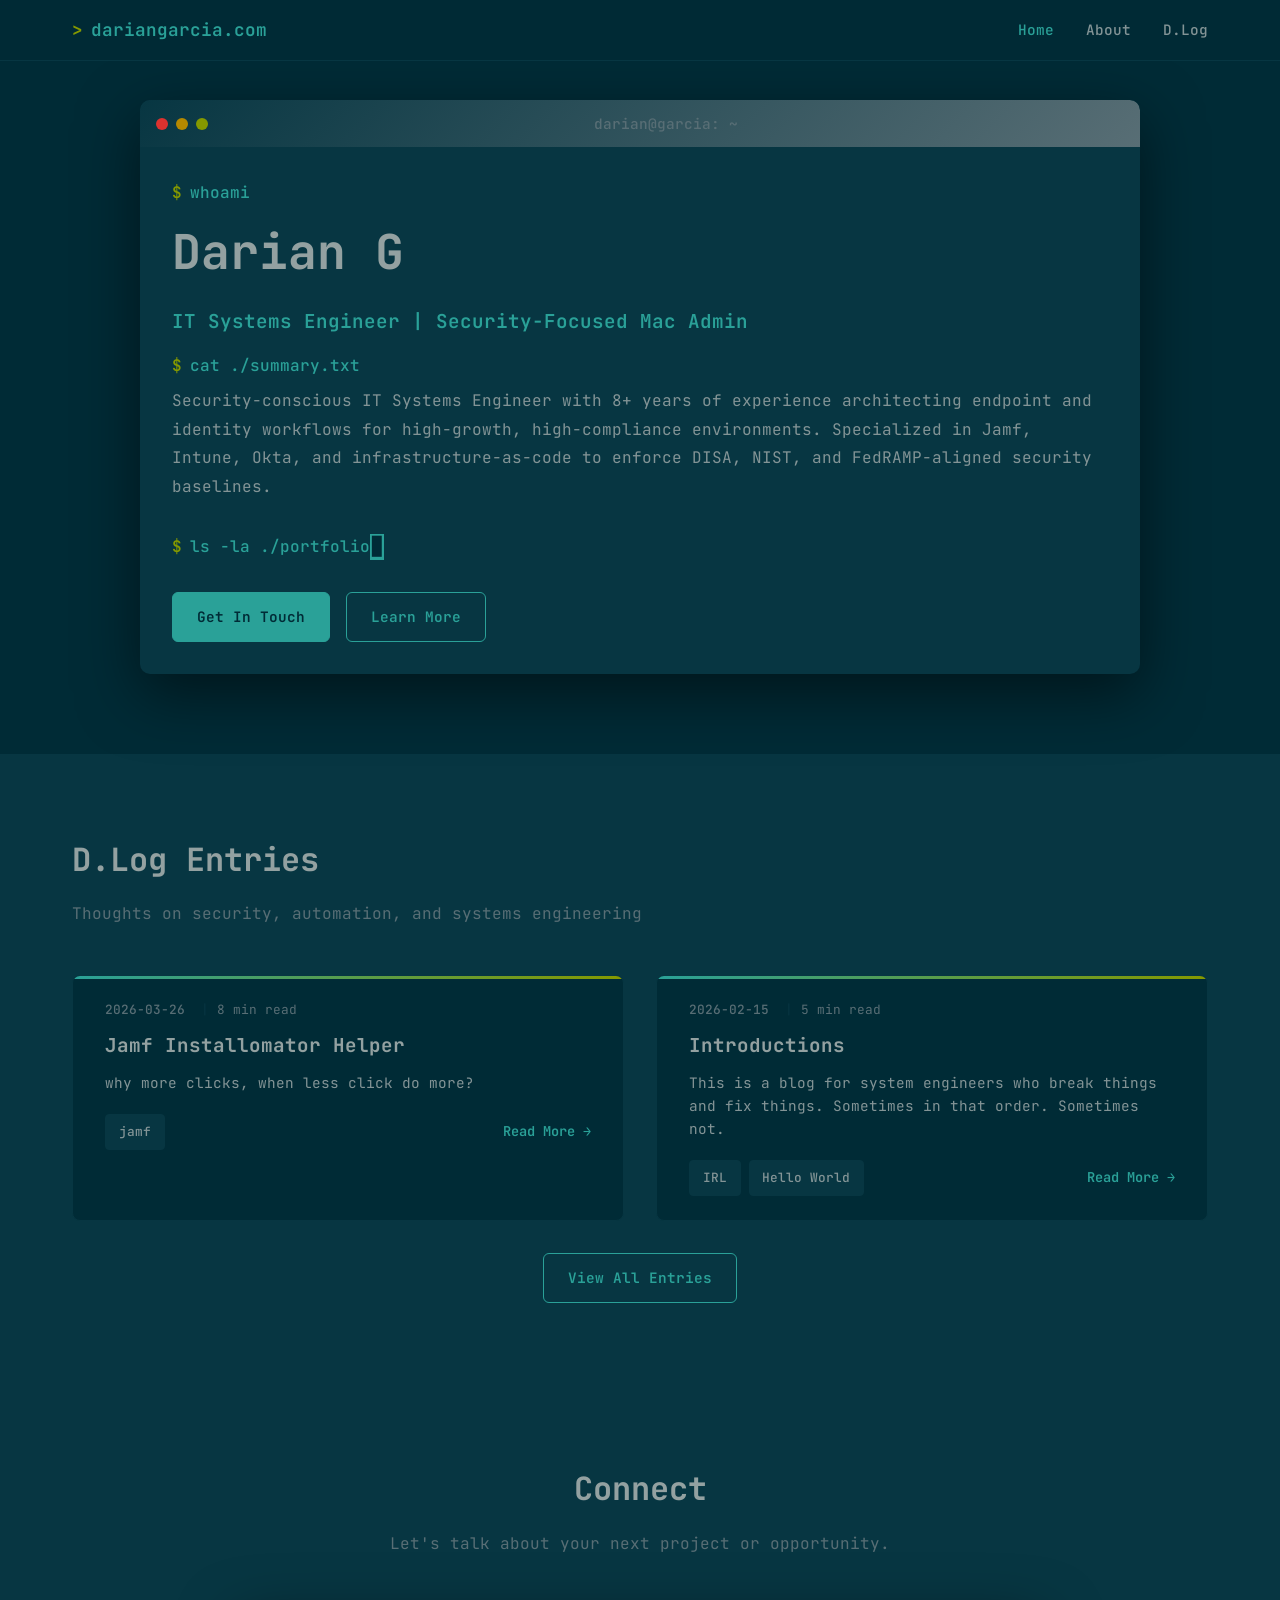
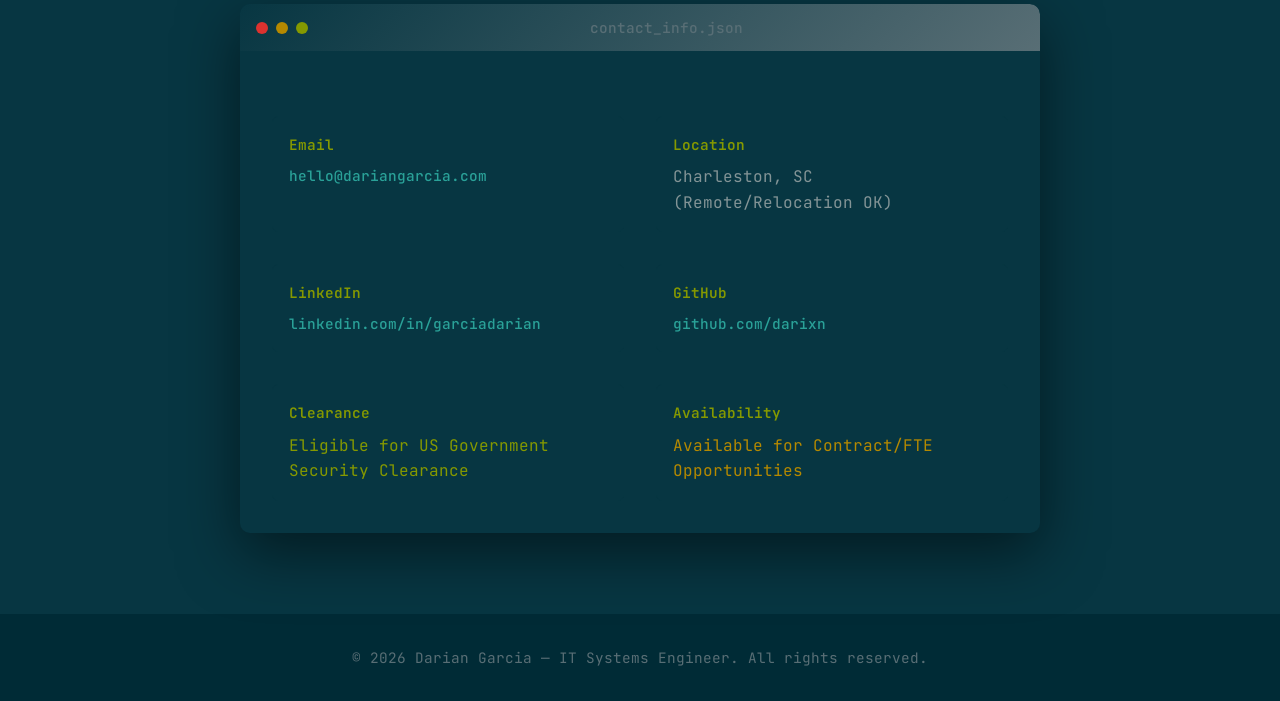
==== commit dbada7b2: "new post" ====
--- a/index.html
+++ b/index.html
@@ -3,929 +3,26 @@
 <head>
     <meta charset="UTF-8">
     <meta name="viewport" content="width=device-width, initial-scale=1.0">
-    <title>darian@security ~ % portfolio</title>
-    <style>
-        @import url('https://fonts.googleapis.com/css2?family=JetBrains+Mono:wght@300;400;500;600;700&display=swap');
-
-        :root {
-            /* Solarized Dark Terminal Theme */
-            --base03: #002b36;    /* background */
-            --base02: #073642;    /* background highlights */
-            --base01: #586e75;    /* comments / secondary content */
-            --base00: #657b83;    /* body text / default code / primary content */
-            --base0: #839496;     /* primary content */
-            --base1: #93a1a1;     /* emphasized content */
-            --base2: #eee8d5;     /* background */
-            --base3: #fdf6e3;     /* background highlights */
-            --yellow: #b58900;
-            --orange: #cb4b16;
-            --red: #dc322f;
-            --magenta: #d33682;
-            --violet: #6c71c4;
-            --blue: #268bd2;
-            --cyan: #2aa198;
-            --green: #859900;
-
-            /* Terminal specific colors */
-            --terminal-bg: var(--base03);
-            --terminal-fg: var(--base0);
-            --terminal-bright: var(--base1);
-            --terminal-dim: var(--base01);
-            --terminal-accent: var(--cyan);
-            --terminal-success: var(--green);
-            --terminal-warning: var(--yellow);
-            --terminal-error: var(--red);
-            --terminal-border: var(--base02);
-            --terminal-shadow: rgba(0, 0, 0, 0.5);
-        }
-
-        * {
-            margin: 0;
-            padding: 0;
-            box-sizing: border-box;
-        }
-
-        body {
-            font-family: 'JetBrains Mono', 'Monaco', 'Menlo', 'Ubuntu Mono', monospace;
-            line-height: 1.6;
-            color: var(--terminal-fg);
-            background: var(--terminal-bg);
-            overflow-x: hidden;
-        }
-
-        /* Terminal Window Chrome */
-        .terminal-window {
-            background: var(--base02);
-            border-radius: 10px 10px 0 0;
-            margin-bottom: 0;
-            box-shadow: 0 8px 40px var(--terminal-shadow);
-        }
-
-        .terminal-header {
-            display: flex;
-            align-items: center;
-            padding: 12px 16px;
-            background: linear-gradient(135deg, var(--base02) 0%, var(--base01) 100%);
-            border-radius: 10px 10px 0 0;
-            border-bottom: 1px solid var(--terminal-border);
-        }
-
-        .terminal-controls {
-            display: flex;
-            gap: 8px;
-        }
-
-        .terminal-button {
-            width: 12px;
-            height: 12px;
-            border-radius: 50%;
-        }
-
-        .terminal-button.close { background: var(--red); }
-        .terminal-button.minimize { background: var(--yellow); }
-        .terminal-button.maximize { background: var(--green); }
-
-        .terminal-title {
-            flex: 1;
-            text-align: center;
-            font-size: 0.9rem;
-            color: var(--terminal-dim);
-            font-weight: 500;
-        }
-
-        /* Header Navigation */
-        .header {
-            position: fixed;
-            top: 0;
-            width: 100%;
-            background: rgba(0, 43, 54, 0.95);
-            backdrop-filter: blur(20px);
-            border-bottom: 1px solid var(--terminal-border);
-            z-index: 1000;
-            font-family: 'JetBrains Mono', monospace;
-        }
-
-        .nav {
-            max-width: 1200px;
-            margin: 0 auto;
-            padding: 0 2rem;
-            display: flex;
-            justify-content: space-between;
-            align-items: center;
-            height: 60px;
-        }
-
-        .logo {
-            font-size: 1.1rem;
-            font-weight: 600;
-            color: var(--terminal-accent);
-            text-decoration: none;
-            display: flex;
-            align-items: center;
-            gap: 0.5rem;
-        }
-
-        .logo::before {
-            content: '>';
-            color: var(--terminal-success);
-            font-weight: 700;
-        }
-
-        .nav-links {
-            display: flex;
-            list-style: none;
-            gap: 2rem;
-        }
-
-        .nav-links a {
-            text-decoration: none;
-            color: var(--terminal-fg);
-            font-weight: 500;
-            transition: color 0.3s ease;
-            position: relative;
-            font-size: 0.9rem;
-        }
-
-        .nav-links a:hover {
-            color: var(--terminal-accent);
-        }
-
-        .nav-links a::before {
-            content: '# ';
-            color: var(--terminal-dim);
-        }
-
-        .nav-links a:hover::before {
-            color: var(--terminal-accent);
-        }
-
-        /* Hero Section */
-        .hero {
-            padding: 100px 2rem 80px;
-            background: var(--terminal-bg);
-            position: relative;
-        }
-
-        .hero-terminal {
-            max-width: 1000px;
-            margin: 0 auto;
-            background: var(--base02);
-            border-radius: 10px;
-            box-shadow: 0 20px 60px var(--terminal-shadow);
-            overflow: hidden;
-        }
-
-        .hero-content {
-            padding: 2rem;
-            position: relative;
-        }
-
-        .terminal-prompt {
-            color: var(--terminal-success);
-            font-weight: 600;
-            margin-bottom: 0.5rem;
-        }
-
-        .terminal-output {
-            margin-bottom: 1.5rem;
-        }
-
-        .hero h1 {
-            font-size: clamp(1.8rem, 4vw, 3rem);
-            font-weight: 700;
-            margin-bottom: 1rem;
-            color: var(--terminal-bright);
-        }
-
-        .hero .subtitle {
-            font-size: 1.2rem;
-            color: var(--terminal-accent);
-            margin-bottom: 1rem;
-            font-weight: 600;
-        }
-
-        .hero .description {
-            font-size: 1rem;
-            color: var(--terminal-fg);
-            margin-bottom: 2rem;
-            line-height: 1.8;
-        }
-
-        .command-line {
-            display: flex;
-            align-items: center;
-            margin-bottom: 0.5rem;
-            font-family: 'JetBrains Mono', monospace;
-        }
-
-        .prompt {
-            color: var(--terminal-success);
-            margin-right: 0.5rem;
-            font-weight: 600;
-        }
-
-        .command {
-            color: var(--terminal-accent);
-            font-weight: 500;
-        }
-
-        .cursor {
-            background: var(--terminal-accent);
-            color: var(--terminal-bg);
-            padding: 0 2px;
-            animation: blink 1s infinite;
-        }
-
-        @keyframes blink {
-            0%, 50% { opacity: 1; }
-            51%, 100% { opacity: 0; }
-        }
-
-        .cta-buttons {
-            display: flex;
-            gap: 1rem;
-            flex-wrap: wrap;
-            margin-top: 2rem;
-        }
-
-        .btn {
-            display: inline-flex;
-            align-items: center;
-            gap: 0.5rem;
-            padding: 0.8rem 1.5rem;
-            border-radius: 6px;
-            text-decoration: none;
-            font-weight: 600;
-            transition: all 0.3s ease;
-            border: 1px solid;
-            cursor: pointer;
-            font-size: 0.9rem;
-            font-family: 'JetBrains Mono', monospace;
-            position: relative;
-        }
-
-        .btn-primary {
-            background: var(--terminal-accent);
-            color: var(--terminal-bg);
-            border-color: var(--terminal-accent);
-        }
-
-        .btn-primary:hover {
-            background: var(--cyan);
-            border-color: var(--cyan);
-            transform: translateY(-2px);
-            box-shadow: 0 4px 20px rgba(42, 161, 152, 0.3);
-        }
-
-        .btn-secondary {
-            background: transparent;
-            color: var(--terminal-accent);
-            border-color: var(--terminal-accent);
-        }
-
-        .btn-secondary:hover {
-            background: var(--terminal-accent);
-            color: var(--terminal-bg);
-            transform: translateY(-2px);
-        }
-
-        /* About/Experience Section */
-        .about {
-            padding: 80px 2rem;
-            background: var(--base02);
-        }
-
-        .container {
-            max-width: 1200px;
-            margin: 0 auto;
-        }
-
-        .section-title {
-            font-size: 2rem;
-            font-weight: 700;
-            margin-bottom: 1rem;
-            color: var(--terminal-bright);
-            display: flex;
-            align-items: center;
-            gap: 0.5rem;
-        }
-
-        .section-title::before {
-            content: '$ ';
-            color: var(--terminal-success);
-        }
-
-        .section-subtitle {
-            font-size: 1rem;
-            color: var(--terminal-dim);
-            margin-bottom: 3rem;
-            max-width: 600px;
-        }
-
-        .section-subtitle::before {
-            content: '# ';
-            color: var(--terminal-warning);
-        }
-
-        .experience-grid {
-            display: grid;
-            grid-template-columns: repeat(auto-fit, minmax(400px, 1fr));
-            gap: 2rem;
-        }
-
-        .experience-card {
-            background: var(--terminal-bg);
-            padding: 2rem;
-            border-radius: 8px;
-            border: 1px solid var(--terminal-border);
-            transition: all 0.3s ease;
-            position: relative;
-        }
-
-        .experience-card::before {
-            content: '';
-            position: absolute;
-            top: 0;
-            left: 0;
-            right: 0;
-            height: 3px;
-            background: linear-gradient(90deg, var(--terminal-accent), var(--green));
-        }
-
-        .experience-card:hover {
-            transform: translateY(-3px);
-            border-color: var(--terminal-accent);
-            box-shadow: 0 10px 30px rgba(42, 161, 152, 0.2);
-        }
-
-        .experience-header {
-            display: flex;
-            align-items: center;
-            gap: 0.5rem;
-            margin-bottom: 1rem;
-        }
-
-        .experience-icon {
-            color: var(--terminal-success);
-            font-size: 1.2rem;
-            font-weight: 700;
-        }
-
-        .experience-card h3 {
-            font-size: 1.3rem;
-            font-weight: 700;
-            color: var(--terminal-bright);
-        }
-
-        .experience-meta {
-            color: var(--terminal-accent);
-            font-weight: 600;
-            margin-bottom: 0.5rem;
-            font-size: 0.9rem;
-        }
-
-        .experience-period {
-            color: var(--terminal-dim);
-            font-size: 0.9rem;
-            margin-bottom: 1rem;
-        }
-
-        .experience-card p {
-            color: var(--terminal-fg);
-            margin-bottom: 1.5rem;
-            line-height: 1.6;
-        }
-
-        .experience-features {
-            list-style: none;
-        }
-
-        .experience-features li {
-            color: var(--terminal-fg);
-            margin-bottom: 0.5rem;
-            padding-left: 1.5rem;
-            position: relative;
-            font-size: 0.9rem;
-        }
-
-        .experience-features li::before {
-            content: '✓';
-            position: absolute;
-            left: 0;
-            color: var(--terminal-success);
-            font-weight: bold;
-        }
-
-        /* Services Section */
-        .services {
-            padding: 80px 2rem;
-            background: var(--terminal-bg);
-        }
-
-        .services-grid {
-            display: grid;
-            grid-template-columns: repeat(auto-fit, minmax(350px, 1fr));
-            gap: 2rem;
-        }
-
-        .service-card {
-            background: var(--base02);
-            padding: 2rem;
-            border-radius: 8px;
-            border: 1px solid var(--terminal-border);
-            transition: all 0.3s ease;
-            position: relative;
-        }
-
-        .service-card::before {
-            content: '';
-            position: absolute;
-            top: 0;
-            left: 0;
-            right: 0;
-            height: 3px;
-            background: linear-gradient(90deg, var(--terminal-accent), var(--green));
-        }
-
-        .service-card:hover {
-            transform: translateY(-3px);
-            border-color: var(--terminal-accent);
-            box-shadow: 0 10px 30px rgba(42, 161, 152, 0.2);
-        }
-
-        .service-header {
-            display: flex;
-            align-items: center;
-            gap: 0.5rem;
-            margin-bottom: 1rem;
-        }
-
-        .service-icon {
-            color: var(--terminal-success);
-            font-size: 1.2rem;
-            font-weight: 700;
-        }
-
-        .service-card h3 {
-            font-size: 1.3rem;
-            font-weight: 700;
-            color: var(--terminal-bright);
-        }
-
-        .service-card p {
-            color: var(--terminal-fg);
-            margin-bottom: 1.5rem;
-            line-height: 1.6;
-        }
-
-        .service-features {
-            list-style: none;
-        }
-
-        .service-features li {
-            color: var(--terminal-fg);
-            margin-bottom: 0.5rem;
-            padding-left: 1.5rem;
-            position: relative;
-            font-size: 0.9rem;
-        }
-
-        .service-features li::before {
-            content: '✓';
-            position: absolute;
-            left: 0;
-            color: var(--terminal-success);
-            font-weight: bold;
-        }
-
-        /* Skills Section */
-        .skills {
-            padding: 80px 2rem;
-            background: var(--base02);
-        }
-
-        .skills-terminal {
-            max-width: 1200px;
-            margin: 0 auto;
-            background: var(--terminal-bg);
-            border-radius: 10px;
-            overflow: hidden;
-            box-shadow: 0 20px 60px var(--terminal-shadow);
-        }
-
-        .skills-content {
-            padding: 2rem;
-        }
-
-        .skills-grid {
-            display: grid;
-            grid-template-columns: repeat(auto-fit, minmax(280px, 1fr));
-            gap: 2rem;
-            margin-top: 2rem;
-        }
-
-        .skill-category {
-            background: var(--base02);
-            padding: 1.5rem;
-            border-radius: 6px;
-            border: 1px solid var(--terminal-border);
-            transition: all 0.3s ease;
-        }
-
-        .skill-category:hover {
-            border-color: var(--terminal-accent);
-            transform: translateY(-2px);
-        }
-
-        .skill-category h4 {
-            font-size: 1.1rem;
-            font-weight: 700;
-            margin-bottom: 1rem;
-            color: var(--terminal-bright);
-            display: flex;
-            align-items: center;
-            gap: 0.5rem;
-        }
-
-        .skill-category h4::before {
-            content: '>';
-            color: var(--terminal-accent);
-            font-weight: 700;
-        }
-
-        .skill-tags {
-            display: flex;
-            flex-wrap: wrap;
-            gap: 0.5rem;
-        }
-
-        .skill-tag {
-            background: var(--terminal-bg);
-            color: var(--terminal-fg);
-            padding: 0.4rem 0.8rem;
-            border-radius: 4px;
-            font-size: 0.8rem;
-            font-weight: 500;
-            border: 1px solid var(--terminal-border);
-            transition: all 0.3s ease;
-        }
-
-        .skill-tag:hover {
-            background: var(--terminal-accent);
-            color: var(--terminal-bg);
-            border-color: var(--terminal-accent);
-        }
-
-        /* Blog Section */
-        .blog {
-            padding: 80px 2rem;
-            background: var(--base02);
-        }
-
-        .blog-grid {
-            display: grid;
-            grid-template-columns: repeat(auto-fit, minmax(350px, 1fr));
-            gap: 2rem;
-        }
-
-        .blog-card {
-            background: var(--terminal-bg);
-            border-radius: 8px;
-            border: 1px solid var(--terminal-border);
-            transition: all 0.3s ease;
-            position: relative;
-            overflow: hidden;
-        }
-
-        .blog-card::before {
-            content: '';
-            position: absolute;
-            top: 0;
-            left: 0;
-            right: 0;
-            height: 3px;
-            background: linear-gradient(90deg, var(--terminal-accent), var(--green));
-        }
-
-        .blog-card:hover {
-            transform: translateY(-3px);
-            border-color: var(--terminal-accent);
-            box-shadow: 0 10px 30px rgba(42, 161, 152, 0.2);
-        }
-
-        .blog-card-header {
-            padding: 1.5rem 2rem 0;
-        }
-
-        .blog-card-meta {
-            display: flex;
-            align-items: center;
-            gap: 1rem;
-            margin-bottom: 0.75rem;
-            font-size: 0.8rem;
-        }
-
-        .blog-card-date {
-            color: var(--terminal-dim);
-            font-weight: 500;
-        }
-
-        .blog-card-date::before {
-            content: '$ date: ';
-            color: var(--terminal-success);
-        }
-
-        .blog-card-reading-time {
-            color: var(--terminal-dim);
-        }
-
-        .blog-card-reading-time::before {
-            content: '| ';
-            color: var(--terminal-border);
-        }
-
-        .blog-card h3 {
-            font-size: 1.2rem;
-            font-weight: 700;
-            color: var(--terminal-bright);
-            margin-bottom: 0.75rem;
-            line-height: 1.4;
-        }
-
-        .blog-card h3 a {
-            color: inherit;
-            text-decoration: none;
-            transition: color 0.3s ease;
-        }
-
-        .blog-card h3 a:hover {
-            color: var(--terminal-accent);
-        }
-
-        .blog-card-body {
-            padding: 0 2rem;
-        }
-
-        .blog-card-excerpt {
-            color: var(--terminal-fg);
-            font-size: 0.9rem;
-            line-height: 1.6;
-            margin-bottom: 1.25rem;
-        }
-
-        .blog-card-footer {
-            padding: 0 2rem 1.5rem;
-            display: flex;
-            justify-content: space-between;
-            align-items: center;
-            flex-wrap: wrap;
-            gap: 0.75rem;
-        }
-
-        .blog-card-tags {
-            display: flex;
-            gap: 0.5rem;
-            flex-wrap: wrap;
-        }
-
-        .blog-card-link {
-            color: var(--terminal-accent);
-            text-decoration: none;
-            font-weight: 600;
-            font-size: 0.85rem;
-            transition: color 0.3s ease;
-        }
-
-        .blog-card-link::before {
-            content: '$ ';
-            color: var(--terminal-success);
-        }
-
-        .blog-card-link:hover {
-            color: var(--cyan);
-        }
-
-        /* GitHub Section */
-        .github {
-            padding: 80px 2rem;
-            background: var(--terminal-bg);
-        }
-
-        /* Contact Section */
-        .contact {
-            padding: 80px 2rem;
-            background: var(--base02);
-        }
-
-        .contact-terminal {
-            max-width: 800px;
-            margin: 0 auto;
-            background: var(--terminal-bg);
-            border-radius: 10px;
-            overflow: hidden;
-            box-shadow: 0 20px 60px var(--terminal-shadow);
-        }
-
-        .contact-content {
-            padding: 2rem;
-        }
-
-        .contact-info {
-            display: grid;
-            grid-template-columns: repeat(auto-fit, minmax(250px, 1fr));
-            gap: 2rem;
-            margin-top: 2rem;
-        }
-
-        .contact-item {
-            display: flex;
-            flex-direction: column;
-            gap: 0.5rem;
-            padding: 1rem;
-            background: var(--base02);
-            border-radius: 6px;
-            border: 1px solid var(--terminal-border);
-            transition: all 0.3s ease;
-        }
-
-        .contact-item:hover {
-            border-color: var(--terminal-accent);
-            transform: translateY(-2px);
-        }
-
-        .contact-item .command-prompt {
-            color: var(--terminal-success);
-            font-weight: 600;
-            font-size: 0.9rem;
-        }
-
-        .contact-item a {
-            color: var(--terminal-accent);
-            text-decoration: none;
-            font-weight: 500;
-            transition: color 0.3s ease;
-            font-size: 0.9rem;
-        }
-
-        .contact-item a:hover {
-            color: var(--cyan);
-        }
-
-        /* Footer */
-        .footer {
-            background: var(--terminal-bg);
-            color: var(--terminal-dim);
-            text-align: center;
-            padding: 2rem;
-            border-top: 1px solid var(--terminal-border);
-            font-size: 0.9rem;
-        }
-
-        .footer::before {
-            content: '# ';
-            color: var(--terminal-warning);
-        }
-
-        /* Mobile Menu */
-        .mobile-menu-toggle {
-            display: none;
-            background: none;
-            border: 1px solid var(--terminal-border);
-            font-size: 1.2rem;
-            cursor: pointer;
-            color: var(--terminal-fg);
-            padding: 0.5rem;
-            border-radius: 4px;
-            transition: all 0.3s ease;
-        }
-
-        .mobile-menu-toggle:hover {
-            border-color: var(--terminal-accent);
-            color: var(--terminal-accent);
-        }
-
-        @media (max-width: 768px) {
-            .mobile-menu-toggle {
-                display: block;
-            }
-
-            .nav-links {
-                display: none;
-                position: absolute;
-                top: 100%;
-                left: 0;
-                right: 0;
-                background: var(--base02);
-                flex-direction: column;
-                padding: 2rem;
-                border-bottom: 1px solid var(--terminal-border);
-                border-top: 1px solid var(--terminal-border);
-            }
-
-            .nav-links.active {
-                display: flex;
-            }
-
-            .hero {
-                padding: 80px 1rem 60px;
-            }
-
-            .about,
-            .services,
-            .skills,
-            .blog,
-            .github,
-            .contact {
-                padding: 60px 1rem;
-            }
-
-            .experience-grid,
-            .services-grid,
-            .blog-grid {
-                grid-template-columns: 1fr;
-            }
-
-            .skills-grid {
-                grid-template-columns: 1fr;
-            }
-
-            .contact-info {
-                grid-template-columns: 1fr;
-            }
-        }
-
-        /* Animations */
-        @keyframes fadeInUp {
-            from {
-                opacity: 0;
-                transform: translateY(20px);
-            }
-            to {
-                opacity: 1;
-                transform: translateY(0);
-            }
-        }
-
-        .animate-on-scroll {
-            opacity: 0;
-            animation: fadeInUp 0.6s ease forwards;
-        }
-
-        .animate-on-scroll.visible {
-            opacity: 1;
-        }
-
-        /* Terminal-specific animations */
-        @keyframes typewriter {
-            from { width: 0; }
-            to { width: 100%; }
-        }
-
-        .typewriter {
-            overflow: hidden;
-            white-space: nowrap;
-            animation: typewriter 2s steps(40) 1s both;
-        }
-
-        /* Scrollbar styling */
-        ::-webkit-scrollbar {
-            width: 8px;
-        }
-
-        ::-webkit-scrollbar-track {
-            background: var(--terminal-bg);
-        }
-
-        ::-webkit-scrollbar-thumb {
-            background: var(--terminal-border);
-            border-radius: 4px;
-        }
-
-        ::-webkit-scrollbar-thumb:hover {
-            background: var(--terminal-dim);
-        }
-    </style>
+    <title>Darian Garcia — IT Systems Engineer</title>
+    <meta name="description" content="Darian Garcia — IT Systems Engineer & Security-Focused Mac Admin. Jamf, Intune, Okta, Terraform.">
+    <link rel="stylesheet" href="assets/css/style.css">
 </head>
 <body>
     <!-- Header -->
     <header class="header">
         <nav class="nav">
-            <a href="#" class="logo">darian@security</a>
+            <a href="index.html" class="logo">dariangarcia.com</a>
             <button class="mobile-menu-toggle" onclick="toggleMobileMenu()">☰</button>
             <ul class="nav-links">
-                <li><a href="#home">home</a></li>
-                <li><a href="#about">about</a></li>
-                <li><a href="#services">services</a></li>
-                <li><a href="#skills">skills</a></li>
-                <li><a href="#blog">blog</a></li>
-                <li><a href="#github">github</a></li>
-                <li><a href="#contact">contact</a></li>
+                <li><a href="index.html">Home</a></li>
+                <li><a href="about.html">About</a></li>
+                <li><a href="blog.html">D.Log</a></li>
             </ul>
         </nav>
     </header>
 
     <!-- Hero Section -->
-    <section id="home" class="hero">
+    <section class="hero">
         <div class="hero-terminal terminal-window animate-on-scroll">
             <div class="terminal-header">
                 <div class="terminal-controls">
@@ -933,7 +30,7 @@
                     <div class="terminal-button minimize"></div>
                     <div class="terminal-button maximize"></div>
                 </div>
-                <div class="terminal-title">darian@security: ~</div>
+                <div class="terminal-title">darian@garcia: ~</div>
             </div>
             <div class="hero-content">
                 <div class="command-line">
@@ -944,15 +41,15 @@
                     <h1 class="typewriter">Darian Garcia</h1>
                     <p class="subtitle">IT Systems Engineer | Security-Focused Mac Admin</p>
                 </div>
-                
+
                 <div class="command-line">
                     <span class="prompt">$</span>
                     <span class="command">cat ./summary.txt</span>
                 </div>
                 <div class="terminal-output">
                     <p class="description">
-                        Security-conscious IT Systems Engineer with 8+ years of experience architecting endpoint and identity workflows 
-                        for high-growth, high-compliance environments. Specialized in Jamf, Intune, Okta, and infrastructure-as-code 
+                        Security-conscious IT Systems Engineer with 8+ years of experience architecting endpoint and identity workflows
+                        for high-growth, high-compliance environments. Specialized in Jamf, Intune, Okta, and infrastructure-as-code
                         to enforce DISA, NIST, and FedRAMP-aligned security baselines.
                     </p>
                 </div>
@@ -962,498 +59,123 @@
                     <span class="command">ls -la ./portfolio</span>
                     <span class="cursor">█</span>
                 </div>
-                
+
                 <div class="cta-buttons">
-                    <a href="#contact" class="btn btn-primary">./hire_me</a>
-                    <a href="#about" class="btn btn-secondary">man darian</a>
+                    <a href="#connect" class="btn btn-primary">Get In Touch</a>
+                    <a href="about.html" class="btn btn-secondary">Learn More</a>
                 </div>
             </div>
         </div>
     </section>
 
-    <!-- About/Experience Section -->
-    <section id="about" class="about">
+    <!-- Latest Blog Posts -->
+    <section class="section section--alt">
         <div class="container">
-            <h2 class="section-title animate-on-scroll">cat ./experience.log</h2>
-            <p class="section-subtitle animate-on-scroll">
-                8+ years building secure, scalable endpoint solutions for high-compliance environments
-            </p>
-            
-            <div class="experience-grid">
-                <div class="experience-card animate-on-scroll">
-                    <div class="experience-header">
-                        <span class="experience-icon">🔒</span>
-                        <h3>Sr. Tier 3 Unix Administrator</h3>
-                    </div>
-                    <div class="experience-meta">Resource Management Concepts, Inc.</div>
-                    <div class="experience-period">Charleston, SC | July 2023 – Present</div>
-                    <ul class="experience-features">
-                        <li>Lead cross-functional Agile initiatives as Scrum facilitator</li>
-                        <li>Increased patch compliance from ~10% to 92% via automation</li>
-                        <li>Architected zero-touch provisioning pipeline with Jamf Pro</li>
-                        <li>Deployed RHEL configs meeting DISA STIG & NIST 800-53</li>
-                        <li>Primary admin for Jamf environments & Google Workspace</li>
-                        <li>Collaborated on FedRAMP-equivalent standards alignment</li>
-                    </ul>
-                </div>
-
-                <div class="experience-card animate-on-scroll">
-                    <div class="experience-header">
-                        <span class="experience-icon">🛡️</span>
-                        <h3>IT Systems Engineer II</h3>
-                    </div>
-                    <div class="experience-meta">Red Canary</div>
-                    <div class="experience-period">Denver, CO (Remote) | Jan 2022 – July 2023</div>
-                    <ul class="experience-features">
-                        <li>Managed 500+ Apple endpoints using Jamf Pro</li>
-                        <li>Developed Okta Workflows for full user lifecycle automation</li>
-                        <li>Achieved zero major findings during annual audit</li>
-                        <li>Led Zero Trust & Zero Touch initiatives end-to-end</li>
-                        <li>Maintained IaC for identity systems with Terraform</li>
-                        <li>Reduced manual IT tasks by 40% through automation</li>
-                    </ul>
-                </div>
-
-                <div class="experience-card animate-on-scroll">
-                    <div class="experience-header">
-                        <span class="experience-icon">⚙️</span>
-                        <h3>System Engineer</h3>
-                    </div>
-                    <div class="experience-meta">Rally Health</div>
-                    <div class="experience-period">Denver, CO | June 2021 – Oct 2021</div>
-                    <ul class="experience-features">
-                        <li>Administered SCCM & Jamf for 2,000+ endpoints</li>
-                        <li>Raised update compliance by ~30% in first 90 days</li>
-                        <li>Developed Python automation for compliance checks</li>
-                        <li>Reduced audit preparation time by ~50%</li>
-                        <li>Managed Google Workspace access & policy enforcement</li>
-                    </ul>
-                </div>
-
-                <div class="experience-card animate-on-scroll">
-                    <div class="experience-header">
-                        <span class="experience-icon">🎧</span>
-                        <h3>Help Desk Associate</h3>
-                    </div>
-                    <div class="experience-meta">2U, Inc.</div>
-                    <div class="experience-period">Denver, CO | Aug 2018 – June 2021</div>
-                    <ul class="experience-features">
-                        <li>Primary Jamf Pro admin for Help Desk operations</li>
-                        <li>Reduced escalations by 25% through documentation</li>
-                        <li>Created Bash scripts for app installations & compliance</li>
-                        <li>Handled procurement, licensing, and fleet tracking</li>
-                        <li>Led security configuration rollouts across workstations</li>
-                    </ul>
-                </div>
+            <h2 class="section-title animate-on-scroll">D.Log Entries</h2>
+            <p class="section-subtitle animate-on-scroll">Thoughts on security, automation, and systems engineering</p>
+
+            <div class="card-grid">
+                <!--
+                ===================================================
+                BLOG POST CARD TEMPLATE
+                ===================================================
+                To add a new post to the home page:
+                1. Copy the blog-card block from blog.html
+                2. Paste it ABOVE the "coming soon" card below
+                3. Remove the "coming soon" card once you have a real post
+                ===================================================
+                -->
+
+                <div class="blog-card animate-on-scroll">
+                    <div class="blog-card-header">
+                        <div class="blog-card-meta">
+                            <span class="blog-card-date">2026-03-26</span>
+                            <span class="blog-card-reading-time">8 min read</span>
+                        </div>
+                        <h3><a href="blog/jamf-installomator-helper.html">Jamf Installomator Helper</a></h3>
+                    </div>
+                    <div class="blog-card-body">
+                        <p class="blog-card-excerpt">why more clicks, when less click do more?</p>
+                    </div>
+                    <div class="blog-card-footer">
+                        <div class="blog-card-tags">
+                            <span class="skill-tag">jamf</span>
+                        </div>
+                        <a href="blog/jamf-installomator-helper.html" class="blog-card-link">Read More →</a>
+                    </div>
+                </div>
+
+                <div class="blog-card animate-on-scroll">
+                    <div class="blog-card-header">
+                        <div class="blog-card-meta">
+                            <span class="blog-card-date">2026-02-15</span>
+                            <span class="blog-card-reading-time">5 min read</span>
+                        </div>
+                        <h3><a href="blog/introductions.html">Introductions</a></h3>
+                    </div>
+                    <div class="blog-card-body">
+                        <p class="blog-card-excerpt">This is a blog for system engineers who break things and fix things. Sometimes in that order. Sometimes not.</p>
+                    </div>
+                    <div class="blog-card-footer">
+                        <div class="blog-card-tags">
+                            <span class="skill-tag">IRL</span>
+                            <span class="skill-tag">Hello World</span>
+                        </div>
+                        <a href="blog/introductions.html" class="blog-card-link">Read More →</a>
+                    </div>
+                </div>
+            </div>
+
+            <div style="text-align: center; margin-top: 2rem;">
+                <a href="blog.html" class="btn btn-secondary">View All Entries</a>
             </div>
         </div>
     </section>
 
-    <!-- Services Section -->
-    <section id="services" class="services">
+    <!-- Connect -->
+    <section class="section section--alt" id="connect">
         <div class="container">
-            <h2 class="section-title animate-on-scroll">ls -la ./services/</h2>
-            <p class="section-subtitle animate-on-scroll">
-                Security-focused endpoint management and compliance solutions
-            </p>
-            
-            <div class="services-grid">
-                <div class="service-card animate-on-scroll">
-                    <div class="service-header">
-                        <span class="service-icon">🔐</span>
-                        <h3>compliance_security/</h3>
-                    </div>
-                    <p>FedRAMP, NIST, and DISA control implementation and audit support.</p>
-                    <ul class="service-features">
-                        <li>DISA STIG configuration management</li>
-                        <li>NIST 800-53 control mapping & implementation</li>
-                        <li>FedRAMP-aligned security baselines</li>
-                        <li>Audit evidence collection & documentation</li>
-                        <li>Policy drafting & compliance reporting</li>
-                    </ul>
-                </div>
-
-                <div class="service-card animate-on-scroll">
-                    <div class="service-header">
-                        <span class="service-icon">🍎</span>
-                        <h3>jamf_endpoint_mgmt/</h3>
-                    </div>
-                    <p>Complete Jamf Pro administration and macOS fleet management.</p>
-                    <ul class="service-features">
-                        <li>Zero-touch device provisioning pipelines</li>
-                        <li>Swift Dialog & Jamf API automations</li>
-                        <li>Patch management & compliance enforcement</li>
-                        <li>Security policy deployment & monitoring</li>
-                        <li>Custom script development & deployment</li>
-                    </ul>
-                </div>
-
-                <div class="service-card animate-on-scroll">
-                    <div class="service-header">
-                        <span class="service-icon">🔑</span>
-                        <h3>identity_automation/</h3>
-                    </div>
-                    <p>Okta Workflows and identity governance automation.</p>
-                    <ul class="service-features">
-                        <li>User provisioning/deprovisioning automation</li>
-                        <li>SaaS integration & access controls</li>
-                        <li>Single Sign-On implementation</li>
-                        <li>Identity governance workflows</li>
-                        <li>API-driven identity management</li>
-                    </ul>
-                </div>
-
-                <div class="service-card animate-on-scroll">
-                    <div class="service-header">
-                        <span class="service-icon">☁️</span>
-                        <h3>infrastructure_code/</h3>
-                    </div>
-                    <p>Infrastructure as Code and cloud automation solutions.</p>
-                    <ul class="service-features">
-                        <li>Terraform infrastructure management</li>
-                        <li>API automation (Python/Bash)</li>
-                        <li>Cloud security configuration</li>
-                        <li>Automated compliance checking</li>
-                        <li>Configuration management at scale</li>
-                    </ul>
-                </div>
-
-                <div class="service-card animate-on-scroll">
-                    <div class="service-header">
-                        <span class="service-icon">📋</span>
-                        <h3>project_management/</h3>
-                    </div>
-                    <p>Agile project leadership and cross-functional coordination.</p>
-                    <ul class="service-features">
-                        <li>Scrum facilitation & sprint planning</li>
-                        <li>Cross-functional stakeholder coordination</li>
-                        <li>OKR-driven planning & execution</li>
-                        <li>Technical documentation & knowledge transfer</li>
-                        <li>Velocity tracking & process optimization</li>
-                    </ul>
-                </div>
-
-                <div class="service-card animate-on-scroll">
-                    <div class="service-header">
-                        <span class="service-icon">🎓</span>
-                        <h3>training_consulting/</h3>
-                    </div>
-                    <p>Security awareness training and technical consulting.</p>
-                    <ul class="service-features">
-                        <li>Security best practices training</li>
-                        <li>Compliance framework guidance</li>
-                        <li>Technical architecture consulting</li>
-                        <li>Process improvement recommendations</li>
-                        <li>Team mentoring & knowledge sharing</li>
-                    </ul>
-                </div>
-            </div>
-        </div>
-    </section>
-
-    <!-- Skills Section -->
-    <section id="skills" class="skills">
-        <div class="container">
-            <div class="skills-terminal terminal-window animate-on-scroll">
+            <h2 class="section-title animate-on-scroll" style="justify-content: center;">Connect</h2>
+            <p class="section-subtitle animate-on-scroll" style="margin-left: auto; margin-right: auto; text-align: center;">Let's talk about your next project or opportunity.</p>
+
+            <div class="terminal-window animate-on-scroll" style="max-width: 800px; margin: 0 auto;">
                 <div class="terminal-header">
                     <div class="terminal-controls">
                         <div class="terminal-button close"></div>
                         <div class="terminal-button minimize"></div>
                         <div class="terminal-button maximize"></div>
                     </div>
-                    <div class="terminal-title">skills.sh - Technical Expertise</div>
-                </div>
-                <div class="skills-content">
-                    <h2 class="section-title">cat ./skills.json</h2>
-                    <p class="section-subtitle">Deep expertise in security, compliance, and enterprise automation</p>
-                    
-                    <div class="skills-grid">
-                        <div class="skill-category animate-on-scroll">
-                            <h4>compliance_frameworks</h4>
-                            <div class="skill-tags">
-                                <span class="skill-tag">fedramp</span>
-                                <span class="skill-tag">nist_800_53</span>
-                                <span class="skill-tag">disa_stig</span>
-                                <span class="skill-tag">security_plus</span>
-                                <span class="skill-tag">cissp_progress</span>
-                                <span class="skill-tag">itar_ear</span>
-                            </div>
-                        </div>
-
-                        <div class="skill-category animate-on-scroll">
-                            <h4>endpoint_management</h4>
-                            <div class="skill-tags">
-                                <span class="skill-tag">jamf_pro</span>
-                                <span class="skill-tag">jamf_300_cert</span>
-                                <span class="skill-tag">microsoft_intune</span>
-                                <span class="skill-tag">swift_dialog</span>
-                                <span class="skill-tag">sccm</span>
-                                <span class="skill-tag">macos_security</span>
-                            </div>
-                        </div>
-
-                        <div class="skill-category animate-on-scroll">
-                            <h4>identity_automation</h4>
-                            <div class="skill-tags">
-                                <span class="skill-tag">okta_workflows</span>
-                                <span class="skill-tag">okta_api</span>
-                                <span class="skill-tag">google_workspace</span>
-                                <span class="skill-tag">active_directory</span>
-                                <span class="skill-tag">saml_sso</span>
-                                <span class="skill-tag">zero_trust</span>
-                            </div>
-                        </div>
-
-                        <div class="skill-category animate-on-scroll">
-                            <h4>automation_scripting</h4>
-                            <div class="skill-tags">
-                                <span class="skill-tag">python</span>
-                                <span class="skill-tag">bash_scripting</span>
-                                <span class="skill-tag">terraform</span>
-                                <span class="skill-tag">infrastructure_code</span>
-                                <span class="skill-tag">api_integration</span>
-                                <span class="skill-tag">rhel_admin</span>
-                            </div>
-                        </div>
-
-                        <div class="skill-category animate-on-scroll">
-                            <h4>project_management</h4>
-                            <div class="skill-tags">
-                                <span class="skill-tag">agile_scrum</span>
-                                <span class="skill-tag">sprint_planning</span>
-                                <span class="skill-tag">okr_planning</span>
-                                <span class="skill-tag">stakeholder_mgmt</span>
-                                <span class="skill-tag">documentation</span>
-                                <span class="skill-tag">audit_prep</span>
-                            </div>
-                        </div>
-
-                        <div class="skill-category animate-on-scroll">
-                            <h4>certifications</h4>
-                            <div class="skill-tags">
-                                <span class="skill-tag">security_plus_2023</span>
-                                <span class="skill-tag">jamf_300_2025</span>
-                                <span class="skill-tag">talkdesk_admin_2019</span>
-                                <span class="skill-tag">clearance_eligible</span>
-                                <span class="skill-tag">us_person_itar</span>
-                            </div>
-                        </div>
-                    </div>
-                </div>
-            </div>
-        </div>
-    </section>
-
-    <!-- Blog Section -->
-    <section id="blog" class="blog">
-        <div class="container">
-            <h2 class="section-title animate-on-scroll">tail -f ./blog.log</h2>
-            <p class="section-subtitle animate-on-scroll">
-                Thoughts on security, automation, and systems engineering
-            </p>
-
-            <div class="blog-grid">
-                <!-- Blog Post Card Template:
-                     Copy this card block for each new post.
-                     Update: date, reading time, title, href, excerpt, tags. -->
-                <div class="blog-card animate-on-scroll">
-                    <div class="blog-card-header">
-                        <div class="blog-card-meta">
-                            <span class="blog-card-date">2026-03-27</span>
-                            <span class="blog-card-reading-time">7 min read</span>
-                        </div>
-                        <h3><a href="blog/jamf-installomator-builder.html">Building the Jamf Installomator Builder: Automating App Deployment at Scale</a></h3>
-                    </div>
-                    <div class="blog-card-body">
-                        <p class="blog-card-excerpt">How I built a web tool that connects to Jamf Pro, pulls 1,120+ Installomator labels, and auto-creates Smart Groups and policies in seconds -- replacing hours of manual console work.</p>
-                    </div>
-                    <div class="blog-card-footer">
-                        <div class="blog-card-tags">
-                            <span class="skill-tag">jamf</span>
-                            <span class="skill-tag">installomator</span>
-                            <span class="skill-tag">automation</span>
-                        </div>
-                        <a href="blog/jamf-installomator-builder.html" class="blog-card-link">cat post.md</a>
-                    </div>
-                </div>
-            </div>
-        </div>
-    </section>
-
-    <!-- GitHub Section -->
-    <section id="github" class="github">
-        <div class="container">
-            <h2 class="section-title animate-on-scroll">git log --oneline --graph</h2>
-            <p class="section-subtitle animate-on-scroll">
-                Open source projects and automation scripts
-            </p>
-            
-            <div class="services-grid">
-                <div class="service-card animate-on-scroll">
-                    <div class="service-header">
-                        <span class="service-icon">🔧</span>
-                        <h3>jamf-compliance-toolkit</h3>
-                    </div>
-                    <p>Collection of scripts and profiles for DISA STIG and NIST compliance in Jamf Pro environments.</p>
-                    <ul class="service-features">
-                        <li>Automated STIG configuration profiles</li>
-                        <li>Compliance reporting scripts</li>
-                        <li>Swift Dialog security notifications</li>
-                        <li>Jamf API automation examples</li>
-                    </ul>
-                    <div style="margin-top: 1rem;">
-                        <span class="skill-tag">bash</span>
-                        <span class="skill-tag">jamf-api</span>
-                        <span class="skill-tag">compliance</span>
-                    </div>
-                </div>
-
-                <div class="service-card animate-on-scroll">
-                    <div class="service-header">
-                        <span class="service-icon">🔄</span>
-                        <h3>okta-workflow-templates</h3>
-                    </div>
-                    <p>Reusable Okta Workflow templates for common identity automation tasks.</p>
-                    <ul class="service-features">
-                        <li>User lifecycle automation</li>
-                        <li>SaaS app provisioning flows</li>
-                        <li>Security incident response workflows</li>
-                        <li>Audit log analysis templates</li>
-                    </ul>
-                    <div style="margin-top: 1rem;">
-                        <span class="skill-tag">okta-workflows</span>
-                        <span class="skill-tag">json</span>
-                        <span class="skill-tag">identity</span>
-                    </div>
-                </div>
-
-                <div class="service-card animate-on-scroll">
-                    <div class="service-header">
-                        <span class="service-icon">🏗️</span>
-                        <h3>terraform-security-modules</h3>
-                    </div>
-                    <p>Infrastructure as Code modules for security-focused cloud deployments.</p>
-                    <ul class="service-features">
-                        <li>NIST-compliant AWS configurations</li>
-                        <li>Identity provider integrations</li>
-                        <li>Automated security group management</li>
-                        <li>Compliance monitoring resources</li>
-                    </ul>
-                    <div style="margin-top: 1rem;">
-                        <span class="skill-tag">terraform</span>
-                        <span class="skill-tag">aws</span>
-                        <span class="skill-tag">security</span>
-                    </div>
-                </div>
-
-                <div class="service-card animate-on-scroll">
-                    <div class="service-header">
-                        <span class="service-icon">🐍</span>
-                        <h3>python-security-tools</h3>
-                    </div>
-                    <p>Python utilities for security monitoring and compliance automation.</p>
-                    <ul class="service-features">
-                        <li>Endpoint compliance scanners</li>
-                        <li>API integration helpers</li>
-                        <li>Security metrics dashboards</li>
-                        <li>Automated report generation</li>
-                    </ul>
-                    <div style="margin-top: 1rem;">
-                        <span class="skill-tag">python</span>
-                        <span class="skill-tag">security</span>
-                        <span class="skill-tag">automation</span>
-                    </div>
-                </div>
-
-                <div class="service-card animate-on-scroll">
-                    <div class="service-header">
-                        <span class="service-icon">📊</span>
-                        <h3>patch-management-dashboard</h3>
-                    </div>
-                    <p>Real-time dashboard for tracking patch compliance across macOS and RHEL environments.</p>
-                    <ul class="service-features">
-                        <li>Multi-platform patch status tracking</li>
-                        <li>Automated compliance reporting</li>
-                        <li>Risk-based prioritization</li>
-                        <li>Integration with Jamf and RHEL</li>
-                    </ul>
-                    <div style="margin-top: 1rem;">
-                        <span class="skill-tag">python</span>
-                        <span class="skill-tag">dashboard</span>
-                        <span class="skill-tag">patch-mgmt</span>
-                    </div>
-                </div>
-
-                <div class="service-card animate-on-scroll">
-                    <div class="service-header">
-                        <span class="service-icon">📋</span>
-                        <h3>agile-security-templates</h3>
-                    </div>
-                    <p>Agile project templates and workflows for security-focused IT operations.</p>
-                    <ul class="service-features">
-                        <li>Sprint planning templates</li>
-                        <li>Security user story examples</li>
-                        <li>Compliance tracking workflows</li>
-                        <li>Retrospective frameworks</li>
-                    </ul>
-                    <div style="margin-top: 1rem;">
-                        <span class="skill-tag">agile</span>
-                        <span class="skill-tag">templates</span>
-                        <span class="skill-tag">security</span>
-                    </div>
-                </div>
-            </div>
-
-            <div style="text-align: center; margin-top: 2rem;">
-                <a href="https://github.com/darixn" class="btn btn-primary" target="_blank">View GitHub Profile</a>
-            </div>
-        </div>
-    </section>
-
-    <!-- Contact Section -->
-    <section id="contact" class="contact">
-        <div class="container">
-            <div class="contact-terminal terminal-window animate-on-scroll">
-                <div class="terminal-header">
-                    <div class="terminal-controls">
-                        <div class="terminal-button close"></div>
-                        <div class="terminal-button minimize"></div>
-                        <div class="terminal-button maximize"></div>
-                    </div>
-                    <div class="terminal-title">contact.sh - Get In Touch</div>
-                </div>
-                <div class="contact-content">
-                    <h2 class="section-title">./contact --help</h2>
-                    <p class="section-subtitle">Ready to secure your infrastructure? Let's discuss your requirements.</p>
-                    
-                    <div class="contact-info">
-                        <div class="contact-item animate-on-scroll">
-                            <div class="command-prompt">$ echo $EMAIL</div>
+                    <div class="terminal-title">contact_info.json</div>
+                </div>
+                <div style="padding: 2rem;">
+                    <div class="contact-grid">
+                        <div class="contact-item animate-on-scroll">
+                            <div class="command-prompt">Email</div>
                             <a href="mailto:hello@dariangarcia.com">hello@dariangarcia.com</a>
                         </div>
-                        
-                        <div class="contact-item animate-on-scroll">
-                            <div class="command-prompt">$ echo $LOCATION</div>
+
+                        <div class="contact-item animate-on-scroll">
+                            <div class="command-prompt">Location</div>
                             <span style="color: var(--terminal-fg);">Charleston, SC (Remote/Relocation OK)</span>
                         </div>
-                        
-                        <div class="contact-item animate-on-scroll">
-                            <div class="command-prompt">$ open $LINKEDIN</div>
+
+                        <div class="contact-item animate-on-scroll">
+                            <div class="command-prompt">LinkedIn</div>
                             <a href="https://www.linkedin.com/in/garciadarian/" target="_blank">linkedin.com/in/garciadarian</a>
                         </div>
-                        
-                        <div class="contact-item animate-on-scroll">
-                            <div class="command-prompt">$ curl $GITHUB</div>
-                            <a href="https://github.com/darixn" target="_blank">github.com/garciadarian</a>
-                        </div>
-
-                        <div class="contact-item animate-on-scroll">
-                            <div class="command-prompt">$ cat $CLEARANCE</div>
+
+                        <div class="contact-item animate-on-scroll">
+                            <div class="command-prompt">GitHub</div>
+                            <a href="https://github.com/darixn" target="_blank">github.com/darixn</a>
+                        </div>
+
+                        <div class="contact-item animate-on-scroll">
+                            <div class="command-prompt">Clearance</div>
                             <span style="color: var(--terminal-success);">Eligible for US Government Security Clearance</span>
                         </div>
-                        
-                        <div class="contact-item animate-on-scroll">
-                            <div class="command-prompt">$ echo $STATUS</div>
+
+                        <div class="contact-item animate-on-scroll">
+                            <div class="command-prompt">Availability</div>
                             <span style="color: var(--terminal-warning);">Available for Contract/FTE Opportunities</span>
                         </div>
                     </div>
@@ -1465,131 +187,24 @@
     <!-- Footer -->
     <footer class="footer">
         <div class="container">
-            <p>Copyright © 2025 Darian Garcia - IT Systems Engineer. All rights reserved. | exit 0</p>
+            <p>© 2026 Darian Garcia — IT Systems Engineer. All rights reserved.</p>
         </div>
     </footer>
 
+    <script src="assets/js/main.js"></script>
     <script>
-        // Mobile menu toggle
-        function toggleMobileMenu() {
-            const navLinks = document.querySelector('.nav-links');
-            navLinks.classList.toggle('active');
-        }
-
-        // Smooth scrolling for navigation links
-        document.querySelectorAll('a[href^="#"]').forEach(anchor => {
-            anchor.addEventListener('click', function (e) {
-                e.preventDefault();
-                const target = document.querySelector(this.getAttribute('href'));
-                if (target) {
-                    target.scrollIntoView({
-                        behavior: 'smooth',
-                        block: 'start'
-                    });
-                }
-                // Close mobile menu if open
-                document.querySelector('.nav-links').classList.remove('active');
-            });
-        });
-
-        // Scroll animations
-        const observerOptions = {
-            threshold: 0.1,
-            rootMargin: '0px 0px -50px 0px'
-        };
-
-        const observer = new IntersectionObserver((entries) => {
-            entries.forEach(entry => {
-                if (entry.isIntersecting) {
-                    entry.target.classList.add('visible');
-                }
-            });
-        }, observerOptions);
-
-        // Observe all elements with animate-on-scroll class
-        document.querySelectorAll('.animate-on-scroll').forEach(el => {
-            observer.observe(el);
-        });
-
-        // Header background on scroll
-        window.addEventListener('scroll', () => {
-            const header = document.querySelector('.header');
-            if (window.scrollY > 50) {
-                header.style.background = 'rgba(0, 43, 54, 0.98)';
-            } else {
-                header.style.background = 'rgba(0, 43, 54, 0.95)';
-            }
-        });
-
-        // Add staggered animation delays
-        document.querySelectorAll('.experience-card').forEach((card, index) => {
-            card.style.animationDelay = `${index * 0.1}s`;
-        });
-
-        document.querySelectorAll('.service-card').forEach((card, index) => {
-            card.style.animationDelay = `${index * 0.1}s`;
-        });
-
-        document.querySelectorAll('.skill-category').forEach((category, index) => {
-            category.style.animationDelay = `${index * 0.1}s`;
-        });
-
-        document.querySelectorAll('.blog-card').forEach((card, index) => {
-            card.style.animationDelay = `${index * 0.1}s`;
-        });
-
-        document.querySelectorAll('.contact-item').forEach((item, index) => {
-            item.style.animationDelay = `${index * 0.1}s`;
-        });
-
-        // Terminal typing effect for hero section
-        function typeWriter(element, text, speed = 50) {
-            let i = 0;
-            element.innerHTML = '';
-            function type() {
-                if (i < text.length) {
-                    element.innerHTML += text.charAt(i);
-                    i++;
-                    setTimeout(type, speed);
-                }
-            }
-            type();
-        }
-
-        // Initialize typing effect when page loads
+        // Hero typing effect
         window.addEventListener('load', () => {
             setTimeout(() => {
-                const heroTitle = document.querySelector('.hero h1');
-                if (heroTitle) {
-                    typeWriter(heroTitle, 'Darian Garcia', 100);
-                }
+                const h1 = document.querySelector('.hero h1');
+                if (!h1) return;
+                const text = 'Darian Garcia';
+                h1.innerHTML = '';
+                let i = 0;
+                (function type() {
+                    if (i < text.length) { h1.innerHTML += text.charAt(i++); setTimeout(type, 100); }
+                })();
             }, 1000);
-        });
-
-        // Add random terminal-like effects
-        function addTerminalGlitch() {
-            const elements = document.querySelectorAll('.command, .terminal-bright');
-            elements.forEach(el => {
-                if (Math.random() < 0.01) { // 1% chance
-                    el.style.textShadow = '2px 0 #ff00ff, -2px 0 #00ffff';
-                    setTimeout(() => {
-                        el.style.textShadow = 'none';
-                    }, 100);
-                }
-            });
-        }
-
-        // Run glitch effect occasionally
-        setInterval(addTerminalGlitch, 5000);
-
-        // Terminal cursor blink control
-        document.addEventListener('DOMContentLoaded', function() {
-            const cursor = document.querySelector('.cursor');
-            if (cursor) {
-                setInterval(() => {
-                    cursor.style.opacity = cursor.style.opacity === '0' ? '1' : '0';
-                }, 500);
-            }
         });
     </script>
 </body>
--- a/assets/css/style.css
+++ b/assets/css/style.css
@@ -0,0 +1,846 @@
+/* ============================================================
+   darian@security — Shared Stylesheet
+   Solarized Dark Terminal Theme
+   ============================================================ */
+
+@import url('https://fonts.googleapis.com/css2?family=JetBrains+Mono:wght@300;400;500;600;700&display=swap');
+
+/* ---- CSS Custom Properties ---- */
+:root {
+    --base03: #002b36;
+    --base02: #073642;
+    --base01: #586e75;
+    --base00: #657b83;
+    --base0: #839496;
+    --base1: #93a1a1;
+    --base2: #eee8d5;
+    --base3: #fdf6e3;
+    --yellow: #b58900;
+    --orange: #cb4b16;
+    --red: #dc322f;
+    --magenta: #d33682;
+    --violet: #6c71c4;
+    --blue: #268bd2;
+    --cyan: #2aa198;
+    --green: #859900;
+
+    --terminal-bg: var(--base03);
+    --terminal-fg: var(--base0);
+    --terminal-bright: var(--base1);
+    --terminal-dim: var(--base01);
+    --terminal-accent: var(--cyan);
+    --terminal-success: var(--green);
+    --terminal-warning: var(--yellow);
+    --terminal-error: var(--red);
+    --terminal-border: var(--base02);
+    --terminal-shadow: rgba(0, 0, 0, 0.5);
+}
+
+/* ---- Reset ---- */
+*, *::before, *::after {
+    margin: 0;
+    padding: 0;
+    box-sizing: border-box;
+}
+
+html {
+    scroll-behavior: smooth;
+}
+
+/* ---- Base ---- */
+body {
+    font-family: 'JetBrains Mono', 'Monaco', 'Menlo', 'Ubuntu Mono', monospace;
+    line-height: 1.6;
+    color: var(--terminal-fg);
+    background: var(--terminal-bg);
+    overflow-x: hidden;
+}
+
+img { max-width: 100%; height: auto; }
+
+/* ---- Terminal Window Chrome ---- */
+.terminal-window {
+    background: var(--base02);
+    border-radius: 10px;
+    box-shadow: 0 20px 60px var(--terminal-shadow);
+    overflow: hidden;
+}
+
+.terminal-header {
+    display: flex;
+    align-items: center;
+    padding: 12px 16px;
+    background: linear-gradient(135deg, var(--base02) 0%, var(--base01) 100%);
+    border-radius: 10px 10px 0 0;
+    border-bottom: 1px solid var(--terminal-border);
+}
+
+.terminal-controls { display: flex; gap: 8px; }
+
+.terminal-button {
+    width: 12px;
+    height: 12px;
+    border-radius: 50%;
+}
+.terminal-button.close    { background: var(--red); }
+.terminal-button.minimize { background: var(--yellow); }
+.terminal-button.maximize { background: var(--green); }
+
+.terminal-title {
+    flex: 1;
+    text-align: center;
+    font-size: 0.9rem;
+    color: var(--terminal-dim);
+    font-weight: 500;
+}
+
+/* ---- Layout ---- */
+.container {
+    max-width: 1200px;
+    margin: 0 auto;
+    padding: 0 2rem;
+}
+
+.section {
+    padding: 80px 0;
+}
+
+.section--alt {
+    background: var(--base02);
+}
+
+/* ---- Header / Nav ---- */
+.header {
+    position: fixed;
+    top: 0;
+    width: 100%;
+    background: rgba(0, 43, 54, 0.95);
+    backdrop-filter: blur(20px);
+    border-bottom: 1px solid var(--terminal-border);
+    z-index: 1000;
+}
+
+.nav {
+    max-width: 1200px;
+    margin: 0 auto;
+    padding: 0 2rem;
+    display: flex;
+    justify-content: space-between;
+    align-items: center;
+    height: 60px;
+}
+
+.logo {
+    font-size: 1.1rem;
+    font-weight: 600;
+    color: var(--terminal-accent);
+    text-decoration: none;
+    display: flex;
+    align-items: center;
+    gap: 0.5rem;
+}
+.logo::before {
+    content: '>';
+    color: var(--terminal-success);
+    font-weight: 700;
+}
+
+.nav-links {
+    display: flex;
+    list-style: none;
+    gap: 2rem;
+}
+
+.nav-links a {
+    text-decoration: none;
+    color: var(--terminal-fg);
+    font-weight: 500;
+    transition: color 0.3s ease;
+    font-size: 0.9rem;
+}
+.nav-links a:hover { color: var(--terminal-accent); }
+.nav-links a::before { content: none; }
+.nav-links a:hover::before { content: none; }
+
+.nav-links a.active {
+    color: var(--terminal-accent);
+}
+.nav-links a.active::before {
+    color: var(--terminal-accent);
+}
+
+.mobile-menu-toggle {
+    display: none;
+    background: none;
+    border: 1px solid var(--terminal-border);
+    font-size: 1.2rem;
+    cursor: pointer;
+    color: var(--terminal-fg);
+    padding: 0.5rem;
+    border-radius: 4px;
+    transition: all 0.3s ease;
+}
+.mobile-menu-toggle:hover {
+    border-color: var(--terminal-accent);
+    color: var(--terminal-accent);
+}
+
+/* ---- Section Titles ---- */
+.section-title {
+    font-size: 2rem;
+    font-weight: 700;
+    margin-bottom: 1rem;
+    color: var(--terminal-bright);
+    display: flex;
+    align-items: center;
+    gap: 0.5rem;
+}
+.section-title::before {
+    content: none;
+}
+
+.section-subtitle {
+    font-size: 1rem;
+    color: var(--terminal-dim);
+    margin-bottom: 3rem;
+    max-width: 600px;
+}
+.section-subtitle::before {
+    content: none;
+}
+
+/* ---- Buttons ---- */
+.btn {
+    display: inline-flex;
+    align-items: center;
+    gap: 0.5rem;
+    padding: 0.8rem 1.5rem;
+    border-radius: 6px;
+    text-decoration: none;
+    font-weight: 600;
+    transition: all 0.3s ease;
+    border: 1px solid;
+    cursor: pointer;
+    font-size: 0.9rem;
+    font-family: 'JetBrains Mono', monospace;
+}
+
+.btn-primary {
+    background: var(--terminal-accent);
+    color: var(--terminal-bg);
+    border-color: var(--terminal-accent);
+}
+.btn-primary:hover {
+    background: var(--cyan);
+    border-color: var(--cyan);
+    transform: translateY(-2px);
+    box-shadow: 0 4px 20px rgba(42, 161, 152, 0.3);
+}
+
+.btn-secondary {
+    background: transparent;
+    color: var(--terminal-accent);
+    border-color: var(--terminal-accent);
+}
+.btn-secondary:hover {
+    background: var(--terminal-accent);
+    color: var(--terminal-bg);
+    transform: translateY(-2px);
+}
+
+/* ---- Command Line UI ---- */
+.command-line {
+    display: flex;
+    align-items: center;
+    margin-bottom: 0.5rem;
+    font-family: 'JetBrains Mono', monospace;
+}
+.prompt {
+    color: var(--terminal-success);
+    margin-right: 0.5rem;
+    font-weight: 600;
+}
+.command {
+    color: var(--terminal-accent);
+    font-weight: 500;
+}
+.cursor {
+    background: var(--terminal-accent);
+    color: var(--terminal-bg);
+    padding: 0 2px;
+    animation: blink 1s infinite;
+}
+
+@keyframes blink {
+    0%, 50% { opacity: 1; }
+    51%, 100% { opacity: 0; }
+}
+
+/* ---- Cards ---- */
+.card-grid {
+    display: grid;
+    grid-template-columns: repeat(auto-fit, minmax(350px, 1fr));
+    gap: 2rem;
+}
+
+.card-grid--narrow {
+    grid-template-columns: repeat(auto-fit, minmax(280px, 1fr));
+}
+
+.card {
+    background: var(--base02);
+    padding: 2rem;
+    border-radius: 8px;
+    border: 1px solid var(--terminal-border);
+    transition: all 0.3s ease;
+    position: relative;
+}
+
+.section--alt .card {
+    background: var(--terminal-bg);
+}
+
+.card::before {
+    content: '';
+    position: absolute;
+    top: 0;
+    left: 0;
+    right: 0;
+    height: 3px;
+    background: linear-gradient(90deg, var(--terminal-accent), var(--green));
+}
+
+.card:hover {
+    transform: translateY(-3px);
+    border-color: var(--terminal-accent);
+    box-shadow: 0 10px 30px rgba(42, 161, 152, 0.2);
+}
+
+.card-header {
+    display: flex;
+    align-items: center;
+    gap: 0.5rem;
+    margin-bottom: 1rem;
+}
+
+.card-icon {
+    color: var(--terminal-success);
+    font-size: 1.2rem;
+    font-weight: 700;
+}
+
+.card h3 {
+    font-size: 1.3rem;
+    font-weight: 700;
+    color: var(--terminal-bright);
+}
+
+.card-meta {
+    color: var(--terminal-accent);
+    font-weight: 600;
+    margin-bottom: 0.5rem;
+    font-size: 0.9rem;
+}
+
+.card-period {
+    color: var(--terminal-dim);
+    font-size: 0.9rem;
+    margin-bottom: 1rem;
+}
+
+.card p {
+    color: var(--terminal-fg);
+    margin-bottom: 1.5rem;
+    line-height: 1.6;
+}
+
+.card-features {
+    list-style: none;
+}
+.card-features li {
+    color: var(--terminal-fg);
+    margin-bottom: 0.5rem;
+    padding-left: 1.5rem;
+    position: relative;
+    font-size: 0.9rem;
+}
+.card-features li::before {
+    content: '✓';
+    position: absolute;
+    left: 0;
+    color: var(--terminal-success);
+    font-weight: bold;
+}
+
+/* ---- Skill Tags ---- */
+.skill-tags {
+    display: flex;
+    flex-wrap: wrap;
+    gap: 0.5rem;
+}
+
+.skill-tag {
+    background: var(--terminal-bg);
+    color: var(--terminal-fg);
+    padding: 0.4rem 0.8rem;
+    border-radius: 4px;
+    font-size: 0.8rem;
+    font-weight: 500;
+    border: 1px solid var(--terminal-border);
+    transition: all 0.3s ease;
+}
+
+.section--alt .skill-tag {
+    background: var(--base02);
+}
+
+.skill-tag:hover {
+    background: var(--terminal-accent);
+    color: var(--terminal-bg);
+    border-color: var(--terminal-accent);
+}
+
+/* ---- Skill Category ---- */
+.skill-category {
+    background: var(--base02);
+    padding: 1.5rem;
+    border-radius: 6px;
+    border: 1px solid var(--terminal-border);
+    transition: all 0.3s ease;
+}
+.skill-category:hover {
+    border-color: var(--terminal-accent);
+    transform: translateY(-2px);
+}
+.skill-category h4 {
+    font-size: 1.1rem;
+    font-weight: 700;
+    margin-bottom: 1rem;
+    color: var(--terminal-bright);
+    display: flex;
+    align-items: center;
+    gap: 0.5rem;
+}
+.skill-category h4::before {\n    content: none;\n}
+
+/* ---- Blog Cards ---- */
+.blog-card {
+    background: var(--terminal-bg);
+    border-radius: 8px;
+    border: 1px solid var(--terminal-border);
+    transition: all 0.3s ease;
+    position: relative;
+    overflow: hidden;
+}
+.blog-card::before {
+    content: '';
+    position: absolute;
+    top: 0; left: 0; right: 0;
+    height: 3px;
+    background: linear-gradient(90deg, var(--terminal-accent), var(--green));
+}
+.blog-card:hover {
+    transform: translateY(-3px);
+    border-color: var(--terminal-accent);
+    box-shadow: 0 10px 30px rgba(42, 161, 152, 0.2);
+}
+
+.blog-card-header { padding: 1.5rem 2rem 0; }
+
+.blog-card-meta {
+    display: flex;
+    align-items: center;
+    gap: 1rem;
+    margin-bottom: 0.75rem;
+    font-size: 0.8rem;
+}
+.blog-card-date {
+    color: var(--terminal-dim);
+    font-weight: 500;
+}
+.blog-card-date::before {
+    content: none;
+}
+.blog-card-reading-time {
+    color: var(--terminal-dim);
+}
+.blog-card-reading-time::before {
+    content: '| ';
+    color: var(--terminal-border);
+}
+
+.blog-card h3 {
+    font-size: 1.2rem;
+    font-weight: 700;
+    color: var(--terminal-bright);
+    margin-bottom: 0.75rem;
+    line-height: 1.4;
+}
+.blog-card h3 a {
+    color: inherit;
+    text-decoration: none;
+    transition: color 0.3s ease;
+}
+.blog-card h3 a:hover { color: var(--terminal-accent); }
+
+.blog-card-body { padding: 0 2rem; }
+
+.blog-card-excerpt {
+    color: var(--terminal-fg);
+    font-size: 0.9rem;
+    line-height: 1.6;
+    margin-bottom: 1.25rem;
+}
+
+.blog-card-footer {
+    padding: 0 2rem 1.5rem;
+    display: flex;
+    justify-content: space-between;
+    align-items: center;
+    flex-wrap: wrap;
+    gap: 0.75rem;
+}
+
+.blog-card-tags { display: flex; gap: 0.5rem; flex-wrap: wrap; }
+
+.blog-card-link {
+    color: var(--terminal-accent);
+    text-decoration: none;
+    font-weight: 600;
+    font-size: 0.85rem;
+    transition: color 0.3s ease;
+}
+.blog-card-link::before {
+    content: none;
+}
+.blog-card-link:hover { color: var(--cyan); }
+
+/* ---- Blog Post (single) ---- */
+.blog-post-page { padding: 100px 2rem 80px; }
+
+.blog-post-terminal {
+    max-width: 900px;
+    margin: 0 auto;
+}
+
+.blog-post-content { padding: 2.5rem; }
+
+.blog-post-back {
+    display: inline-flex;
+    align-items: center;
+    gap: 0.5rem;
+    color: var(--terminal-accent);
+    text-decoration: none;
+    font-size: 0.9rem;
+    font-weight: 500;
+    margin-bottom: 2rem;
+    transition: color 0.3s ease;
+}
+.blog-post-back::before { content: '← '; }
+.blog-post-back:hover { color: var(--cyan); }
+
+.blog-post-meta {
+    display: flex;
+    align-items: center;
+    gap: 1rem;
+    margin-bottom: 1.5rem;
+    font-size: 0.85rem;
+    flex-wrap: wrap;
+}
+.blog-post-date { color: var(--terminal-dim); }
+.blog-post-date::before { content: none; }
+.blog-post-reading-time { color: var(--terminal-dim); }
+.blog-post-reading-time::before { content: '| '; color: var(--terminal-border); }
+
+.blog-post-content h1 {
+    font-size: clamp(1.5rem, 3vw, 2.2rem);
+    font-weight: 700;
+    color: var(--terminal-bright);
+    margin-bottom: 1.5rem;
+    line-height: 1.3;
+}
+
+.blog-post-tags { display: flex; gap: 0.5rem; flex-wrap: wrap; margin-bottom: 2rem; }
+
+/* Blog post body rich text */
+.blog-post-body {
+    border-top: 1px solid var(--terminal-border);
+    padding-top: 2rem;
+}
+.blog-post-body h2 {
+    font-size: 1.4rem;
+    font-weight: 700;
+    color: var(--terminal-bright);
+    margin: 2rem 0 1rem;
+}
+.blog-post-body h2::before { content: none; }
+
+.blog-post-body h3 {
+    font-size: 1.1rem;
+    font-weight: 600;
+    color: var(--terminal-bright);
+    margin: 1.5rem 0 0.75rem;
+}
+.blog-post-body h3::before { content: none; }
+
+.blog-post-body p {
+    color: var(--terminal-fg);
+    margin-bottom: 1.25rem;
+    line-height: 1.8;
+    font-size: 0.95rem;
+}
+.blog-post-body ul, .blog-post-body ol {
+    margin-bottom: 1.25rem;
+    padding-left: 1.5rem;
+}
+.blog-post-body li {
+    color: var(--terminal-fg);
+    margin-bottom: 0.5rem;
+    line-height: 1.6;
+    font-size: 0.95rem;
+}
+.blog-post-body li::marker { color: var(--terminal-success); }
+
+.blog-post-body code {
+    background: var(--terminal-bg);
+    color: var(--terminal-accent);
+    padding: 0.2rem 0.5rem;
+    border-radius: 4px;
+    font-size: 0.85rem;
+    border: 1px solid var(--terminal-border);
+}
+.blog-post-body pre {
+    background: var(--terminal-bg);
+    border: 1px solid var(--terminal-border);
+    border-radius: 6px;
+    padding: 1.5rem;
+    margin-bottom: 1.5rem;
+    overflow-x: auto;
+}
+.blog-post-body pre::before {
+    content: none;
+}
+.blog-post-body pre code {
+    background: none;
+    border: none;
+    padding: 0;
+    font-size: 0.85rem;
+    color: var(--terminal-fg);
+}
+
+.blog-post-body blockquote {
+    border-left: 3px solid var(--terminal-accent);
+    padding: 1rem 1.5rem;
+    margin: 1.5rem 0;
+    background: var(--terminal-bg);
+    border-radius: 0 6px 6px 0;
+}
+.blog-post-body blockquote p {
+    color: var(--terminal-dim);
+    font-style: italic;
+    margin-bottom: 0;
+}
+.blog-post-body a {
+    color: var(--terminal-accent);
+    text-decoration: none;
+    border-bottom: 1px solid transparent;
+    transition: border-color 0.3s ease;
+}
+.blog-post-body a:hover { border-bottom-color: var(--terminal-accent); }
+
+/* Blog post tables (Markdown GFM) */
+.blog-post-body table {
+    width: 100%;
+    border-collapse: collapse;
+    margin-bottom: 1.5rem;
+    font-size: 0.9rem;
+}
+.blog-post-body th {
+    text-align: left;
+    padding: 0.75rem 1rem;
+    background: var(--base02);
+    color: var(--terminal-bright);
+    font-weight: 600;
+    border-bottom: 2px solid var(--terminal-accent);
+}
+.blog-post-body td {
+    padding: 0.6rem 1rem;
+    border-bottom: 1px solid var(--terminal-border);
+    color: var(--terminal-fg);
+}
+.blog-post-body tr:hover td {
+    background: rgba(42, 161, 152, 0.05);
+}
+
+/* Blog post images */
+.blog-post-body img {
+    max-width: 100%;
+    height: auto;
+    border-radius: 6px;
+    border: 1px solid var(--terminal-border);
+    margin: 1rem 0;
+}
+
+/* ---- Contact Items ---- */
+.contact-grid {
+    display: grid;
+    grid-template-columns: repeat(auto-fit, minmax(250px, 1fr));
+    gap: 2rem;
+    margin-top: 2rem;
+}
+
+.contact-item {
+    display: flex;
+    flex-direction: column;
+    gap: 0.5rem;
+    padding: 1rem;
+    background: var(--base02);
+    border-radius: 6px;
+    border: 1px solid var(--terminal-border);
+    transition: all 0.3s ease;
+}
+.contact-item:hover {
+    border-color: var(--terminal-accent);
+    transform: translateY(-2px);
+}
+.contact-item .command-prompt {
+    color: var(--terminal-success);
+    font-weight: 600;
+    font-size: 0.9rem;
+}
+.contact-item a {
+    color: var(--terminal-accent);
+    text-decoration: none;
+    font-weight: 500;
+    transition: color 0.3s ease;
+    font-size: 0.9rem;
+}
+.contact-item a:hover { color: var(--cyan); }
+
+/* ---- Hero (home page) ---- */
+.hero {
+    padding: 100px 2rem 80px;
+}
+
+.hero-terminal {
+    max-width: 1000px;
+    margin: 0 auto;
+}
+
+.hero-content { padding: 2rem; }
+
+.hero h1 {
+    font-size: clamp(1.8rem, 4vw, 3rem);
+    font-weight: 700;
+    margin-bottom: 1rem;
+    color: var(--terminal-bright);
+}
+
+.hero .subtitle {
+    font-size: 1.2rem;
+    color: var(--terminal-accent);
+    margin-bottom: 1rem;
+    font-weight: 600;
+}
+
+.hero .description {
+    font-size: 1rem;
+    color: var(--terminal-fg);
+    margin-bottom: 2rem;
+    line-height: 1.8;
+}
+
+.cta-buttons {
+    display: flex;
+    gap: 1rem;
+    flex-wrap: wrap;
+    margin-top: 2rem;
+}
+
+/* ---- Page Header (sub-pages) ---- */
+.page-header {
+    padding: 100px 0 40px;
+    background: var(--terminal-bg);
+}
+
+.page-header .terminal-window {
+    max-width: 1000px;
+    margin: 0 auto;
+}
+
+.page-header-content { padding: 2rem; }
+
+/* ---- Footer ---- */
+.footer {
+    background: var(--terminal-bg);
+    color: var(--terminal-dim);
+    text-align: center;
+    padding: 2rem;
+    border-top: 1px solid var(--terminal-border);
+    font-size: 0.9rem;
+}
+.footer::before {
+    content: none;
+}
+
+/* ---- Animations ---- */
+@keyframes fadeInUp {
+    from { opacity: 0; transform: translateY(20px); }
+    to   { opacity: 1; transform: translateY(0); }
+}
+
+.animate-on-scroll {
+    opacity: 0;
+    animation: fadeInUp 0.6s ease forwards;
+}
+.animate-on-scroll.visible { opacity: 1; }
+
+@keyframes typewriter {
+    from { width: 0; }
+    to   { width: 100%; }
+}
+.typewriter {
+    overflow: hidden;
+    white-space: nowrap;
+    animation: typewriter 2s steps(40) 1s both;
+}
+
+/* ---- Scrollbar ---- */
+::-webkit-scrollbar { width: 8px; }
+::-webkit-scrollbar-track { background: var(--terminal-bg); }
+::-webkit-scrollbar-thumb { background: var(--terminal-border); border-radius: 4px; }
+::-webkit-scrollbar-thumb:hover { background: var(--terminal-dim); }
+
+/* ---- Responsive ---- */
+@media (max-width: 768px) {
+    .mobile-menu-toggle { display: block; }
+
+    .nav-links {
+        display: none;
+        position: absolute;
+        top: 100%;
+        left: 0; right: 0;
+        background: var(--base02);
+        flex-direction: column;
+        padding: 2rem;
+        border-bottom: 1px solid var(--terminal-border);
+        border-top: 1px solid var(--terminal-border);
+    }
+    .nav-links.active { display: flex; }
+
+    .hero { padding: 80px 1rem 60px; }
+
+    .section { padding: 60px 0; }
+
+    .container { padding: 0 1rem; }
+
+    .card-grid,
+    .card-grid--narrow {
+        grid-template-columns: 1fr;
+    }
+
+    .contact-grid { grid-template-columns: 1fr; }
+
+    .blog-post-page { padding: 80px 1rem 60px; }
+    .blog-post-content { padding: 1.5rem; }
+}
